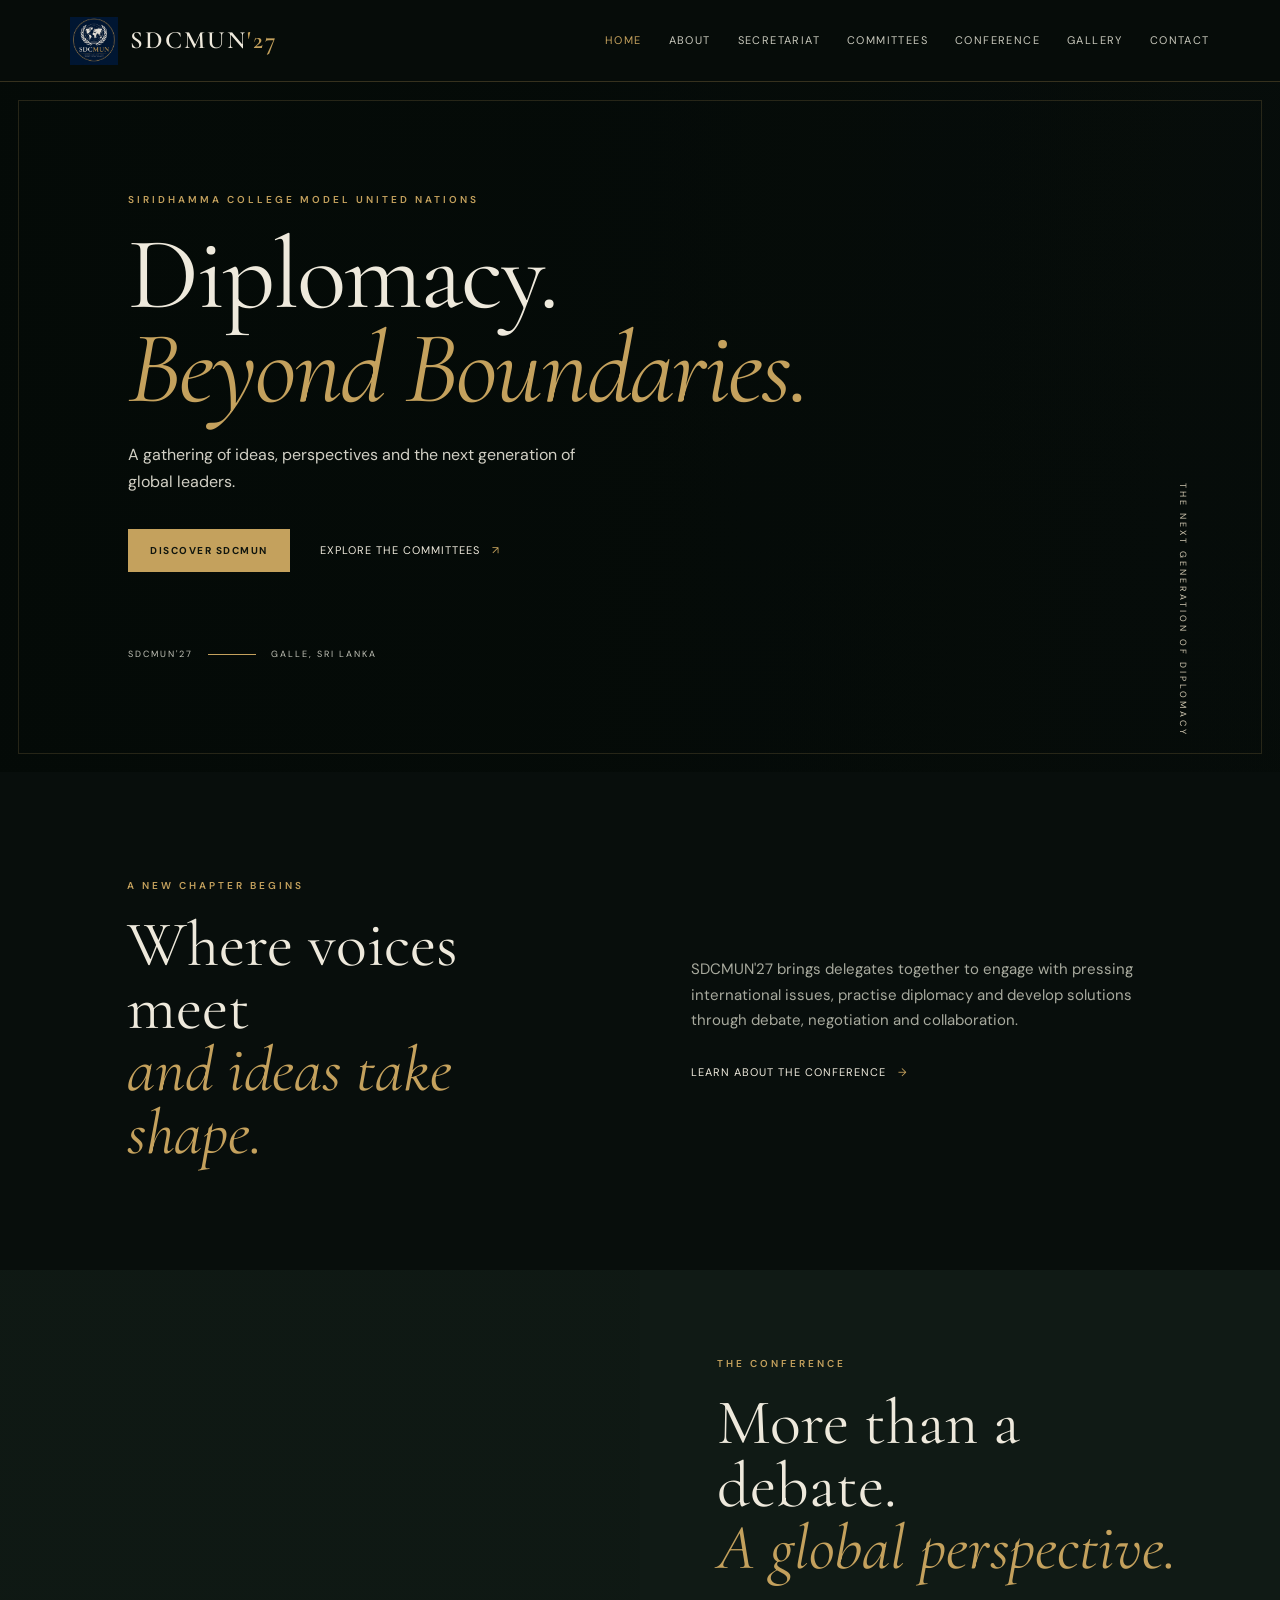
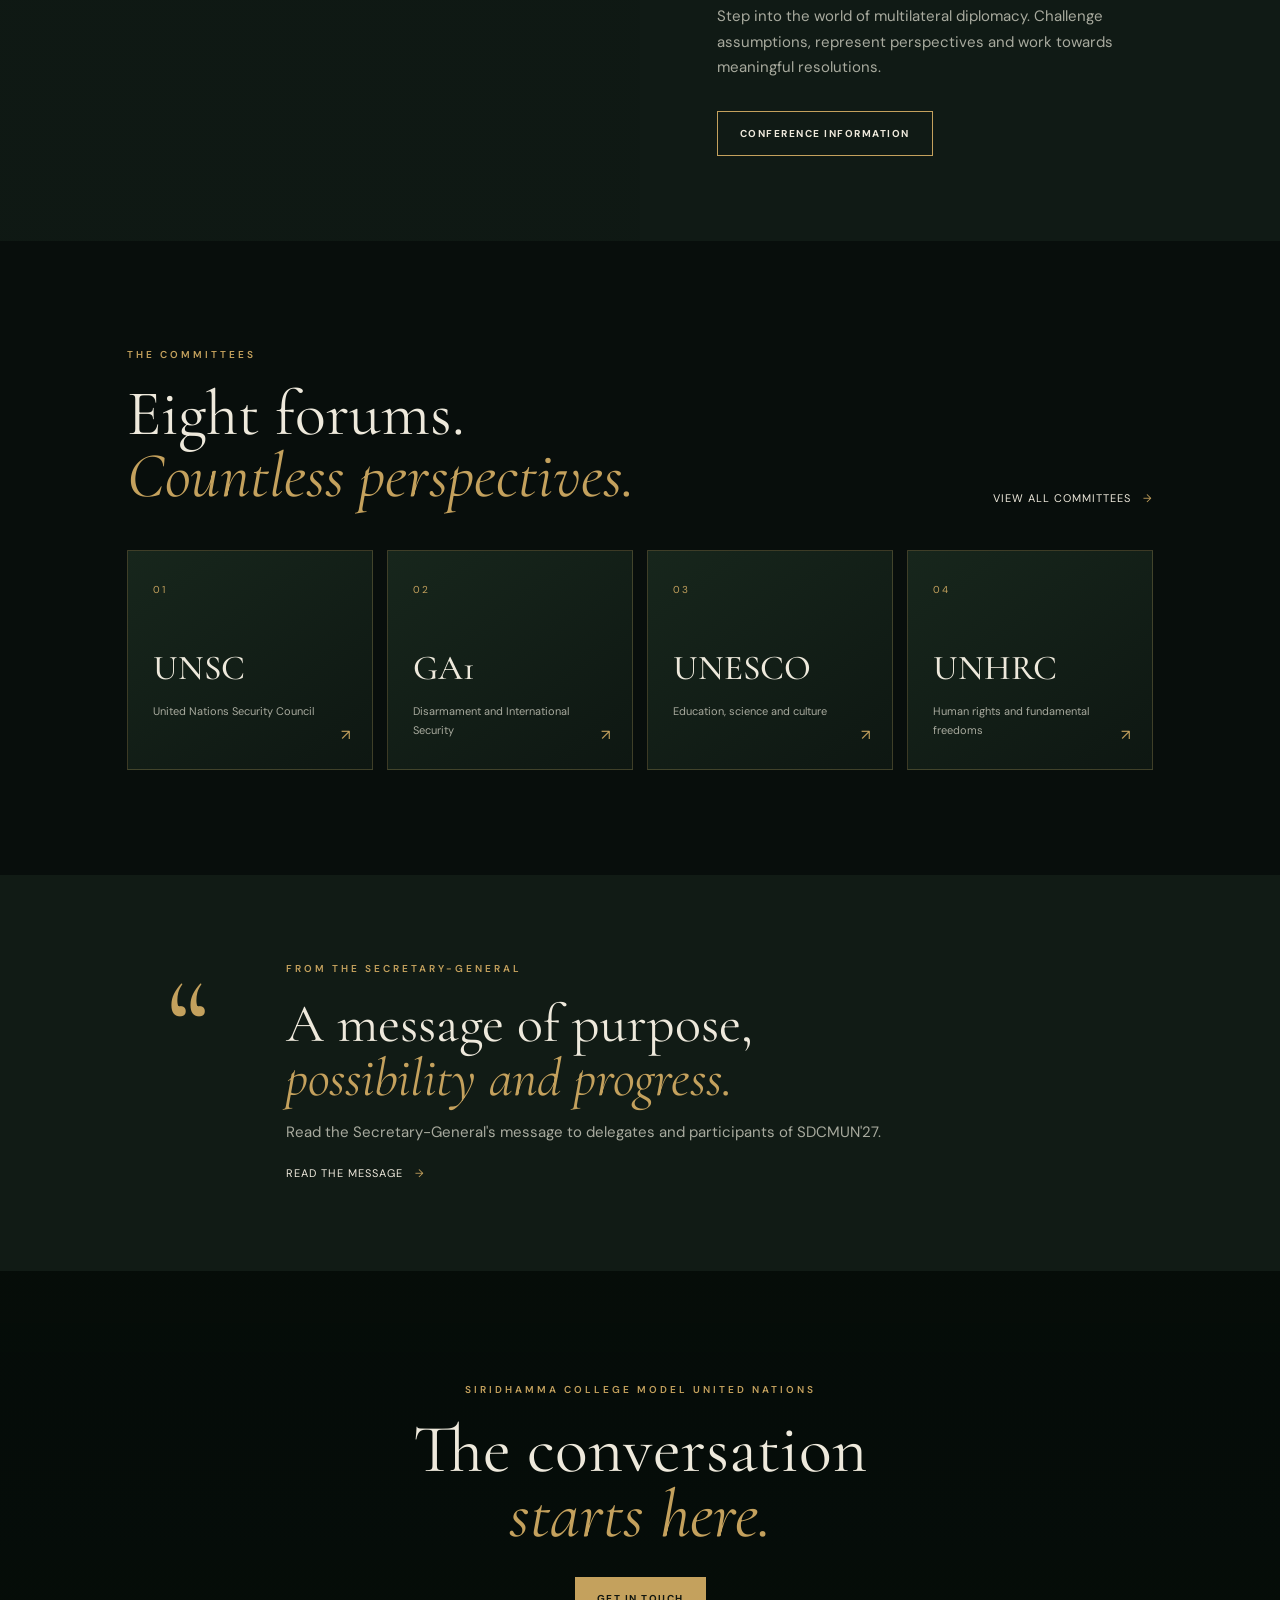
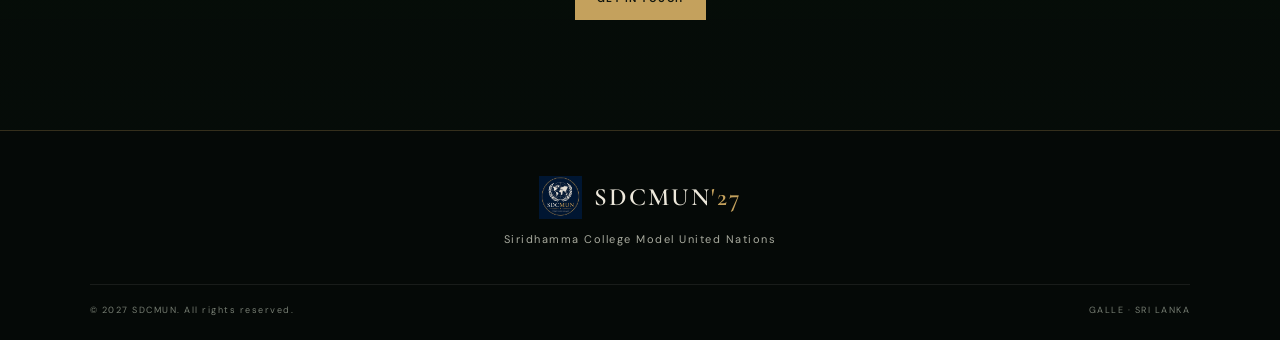
==== index.html @ f1001e1b "Add files via upload" ====
<!doctype html>
<html lang="en">
<head>
  <meta charset="utf-8"><meta name="viewport" content="width=device-width, initial-scale=1">
  <meta name="description" content="The official website of Siridhamma College Model United Nations 2027.">
  <title>SDCMUN'27 | Siridhamma College Model United Nations</title>
  <link rel="preconnect" href="https://fonts.googleapis.com"><link rel="preconnect" href="https://fonts.gstatic.com" crossorigin>
  <link href="https://fonts.googleapis.com/css2?family=Cormorant+Garamond:wght@400;500;600;700&family=DM+Sans:wght@400;500;600;700&display=swap" rel="stylesheet">
  <link rel="stylesheet" href="assets/style.css">
</head>
<body>
<header class="site-header"><a class="brand" href="index.html"><img src="assets/sdcmun-logo.png" alt="SDCMUN logo"><span>SDCMUN<span class="gold">'27</span></span></a>
<button class="menu-toggle" aria-label="Open navigation" aria-expanded="false">☰</button>
<nav class="nav"><a class="active" href="index.html">Home</a><a href="about.html">About</a><a href="secretariat.html">Secretariat</a><a href="committees.html">Committees</a><a href="conference.html">Conference</a><a href="gallery.html">Gallery</a><a href="contact.html">Contact</a></nav></header>
<main>
<section class="hero"><div class="hero-shade"></div><div class="hero-content"><p class="eyebrow">SIRIDHAMMA COLLEGE MODEL UNITED NATIONS</p><h1>Diplomacy.<br><em>Beyond Boundaries.</em></h1><p class="hero-copy">A gathering of ideas, perspectives and the next generation of global leaders.</p><div class="hero-actions"><a class="button button-gold" href="about.html">Discover SDCMUN</a><a class="text-link" href="committees.html">Explore the committees <span>↗</span></a></div><div class="hero-meta"><span>SDCMUN'27</span><span class="meta-line"></span><span>GALLE, SRI LANKA</span></div></div><div class="hero-caption">THE NEXT GENERATION OF DIPLOMACY</div></section>
<section class="intro section-wrap"><div><p class="eyebrow">A NEW CHAPTER BEGINS</p><h2>Where voices meet<br><em>and ideas take shape.</em></h2></div><div class="intro-text"><p>SDCMUN'27 brings delegates together to engage with pressing international issues, practise diplomacy and develop solutions through debate, negotiation and collaboration.</p><a class="arrow-link" href="about.html">Learn about the conference <span>→</span></a></div></section>
<section class="feature-band"><div class="feature-image"></div><div class="feature-copy"><p class="eyebrow">THE CONFERENCE</p><h2>More than a debate.<br><em>A global perspective.</em></h2><p>Step into the world of multilateral diplomacy. Challenge assumptions, represent perspectives and work towards meaningful resolutions.</p><a class="button button-outline" href="conference.html">Conference information</a></div></section>
<section class="section-wrap committees-preview"><div class="section-heading"><div><p class="eyebrow">THE COMMITTEES</p><h2>Eight forums.<br><em>Countless perspectives.</em></h2></div><a class="arrow-link" href="committees.html">View all committees <span>→</span></a></div><div class="card-grid">
<a class="committee-card" href="committee.html?c=unsc"><span class="card-index">01</span><h3>UNSC</h3><p>United Nations Security Council</p><span class="card-arrow">↗</span></a>
<a class="committee-card" href="committee.html?c=ga1"><span class="card-index">02</span><h3>GA1</h3><p>Disarmament and International Security</p><span class="card-arrow">↗</span></a>
<a class="committee-card" href="committee.html?c=unesco"><span class="card-index">03</span><h3>UNESCO</h3><p>Education, science and culture</p><span class="card-arrow">↗</span></a>
<a class="committee-card" href="committee.html?c=unhrc"><span class="card-index">04</span><h3>UNHRC</h3><p>Human rights and fundamental freedoms</p><span class="card-arrow">↗</span></a>
</div></section>
<section class="message-strip"><div class="message-mark">“</div><div><p class="eyebrow">FROM THE SECRETARY-GENERAL</p><h2>A message of purpose,<br><em>possibility and progress.</em></h2><p class="muted">Read the Secretary-General's message to delegates and participants of SDCMUN'27.</p><a class="arrow-link" href="secretariat.html">Read the message <span>→</span></a></div></section>
<section class="closing-cta"><p class="eyebrow">SIRIDHAMMA COLLEGE MODEL UNITED NATIONS</p><h2>The conversation<br><em>starts here.</em></h2><a class="button button-gold" href="contact.html">Get in touch</a></section>
</main>
<footer class="footer"><div class="footer-brand"><img src="assets/sdcmun-logo.png" alt=""><span>SDCMUN<span class="gold">'27</span></span></div><p>Siridhamma College Model United Nations</p><div class="footer-bottom"><span>© 2027 SDCMUN. All rights reserved.</span><span>GALLE · SRI LANKA</span></div></footer>
<script src="assets/site.js"></script></body></html>
---- assets/style.css ----
:root{--bg:#080e0c;--panel:#101a15;--panel2:#14221a;--gold:#c4a15d;--ivory:#eee9dc;--muted:#a8aa9e;--line:rgba(196,161,93,.25);--serif:'Cormorant Garamond',Georgia,serif;--sans:'DM Sans',Arial,sans-serif}*{box-sizing:border-box}html{scroll-behavior:smooth}body{margin:0;background:var(--bg);color:var(--ivory);font-family:var(--sans);font-size:15px;line-height:1.7}a{color:inherit;text-decoration:none}.site-header{height:82px;padding:0 5.5%;display:flex;align-items:center;justify-content:space-between;background:rgba(7,13,10,.96);border-bottom:1px solid var(--line);position:sticky;top:0;z-index:20;backdrop-filter:blur(14px)}.brand,.footer-brand{display:flex;align-items:center;gap:12px;font-family:var(--serif);font-size:25px;letter-spacing:2px;font-weight:600}.brand img{width:48px;height:48px;object-fit:contain}.gold{color:var(--gold)}.nav{display:flex;gap:27px;align-items:center}.nav a{font-size:11px;text-transform:uppercase;letter-spacing:1.4px;color:#c8c8bc;transition:.2s}.nav a:hover,.nav a.active{color:var(--gold)}.menu-toggle{display:none;background:none;color:var(--ivory);border:1px solid var(--line);padding:8px 12px;font-size:20px}.hero{min-height:690px;position:relative;display:flex;align-items:center;padding:90px 10%;overflow:hidden;background:linear-gradient(90deg,rgba(4,10,7,.96) 0%,rgba(4,10,7,.82) 43%,rgba(4,10,7,.25) 100%),linear-gradient(0deg,rgba(5,11,8,.45),rgba(5,11,8,.12)),url('https://images.unsplash.com/photo-1511497584788-876760111969?auto=format&fit=crop&w=2200&q=85') center/cover}.hero:after{content:'';position:absolute;inset:18px;border:1px solid rgba(196,161,93,.18);pointer-events:none}.hero-content{position:relative;z-index:2;max-width:690px}.eyebrow{font-size:10px;letter-spacing:3px;text-transform:uppercase;color:var(--gold);font-weight:600;margin:0 0 20px}.hero h1,.page-hero h1{font-family:var(--serif);font-size:clamp(62px,8vw,112px);font-weight:400;line-height:.91;letter-spacing:-2px;margin:0 0 26px}.hero h1 em,.page-hero h1 em,h2 em{font-weight:400;color:var(--gold)}.hero-copy{max-width:470px;color:#d2d0c5;font-size:16px}.hero-actions{display:flex;align-items:center;gap:30px;margin-top:34px}.button{display:inline-flex;align-items:center;justify-content:center;padding:13px 22px;font-size:10px;text-transform:uppercase;letter-spacing:1.5px;font-weight:700;transition:.25s}.button-gold{background:var(--gold);color:#11160f}.button-gold:hover{background:#dfbd78;transform:translateY(-2px)}.button-outline{border:1px solid var(--gold);color:var(--ivory)}.button-outline:hover{background:var(--gold);color:#111}.button-disabled{background:#303830;color:#a2a59b;cursor:default}.text-link,.arrow-link{font-size:11px;letter-spacing:1px;text-transform:uppercase;color:var(--ivory)}.text-link span,.arrow-link span{color:var(--gold);margin-left:8px}.hero-meta{display:flex;align-items:center;gap:15px;margin-top:75px;font-size:9px;letter-spacing:2px;color:#c2c3b8}.meta-line{width:48px;height:1px;background:var(--gold)}.hero-caption{position:absolute;right:7%;bottom:35px;z-index:2;font-size:9px;letter-spacing:3px;color:#d0c7b1;writing-mode:vertical-rl}.section-wrap{max-width:1180px;margin:auto;padding:105px 6%}.intro{display:grid;grid-template-columns:1fr 1fr;gap:10%;align-items:center}.intro h2,.section-heading h2,.feature-copy h2,.message-strip h2,.closing-cta h2,.split-section h2,.note-box h2,.sg-message h2,.contact-layout h2{font-family:var(--serif);font-size:clamp(42px,5vw,66px);line-height:.98;font-weight:400;margin:0}.intro-text{color:var(--muted);max-width:480px}.intro-text p{margin:0 0 25px}.feature-band{display:grid;grid-template-columns:1fr 1fr;min-height:490px;background:var(--panel)}.feature-image{background:linear-gradient(0deg,rgba(5,12,8,.1),rgba(5,12,8,.1)),url('https://images.unsplash.com/photo-1448375240586-882707db888b?auto=format&fit=crop&w=1200&q=85') center/cover}.feature-copy{padding:85px 12%;align-self:center}.feature-copy p:not(.eyebrow){color:var(--muted);max-width:440px;margin:24px 0 30px}.section-heading{display:flex;justify-content:space-between;align-items:end;margin-bottom:42px}.card-grid{display:grid;grid-template-columns:repeat(4,1fr);gap:14px}.committee-card{position:relative;min-height:220px;padding:25px;background:linear-gradient(145deg,#17261c,#0e1712);border:1px solid var(--line);transition:.25s}.committee-card:hover{transform:translateY(-5px);border-color:var(--gold)}.card-index,.committee-row>span{font-size:10px;color:var(--gold);letter-spacing:2px}.committee-card h3{font-family:var(--serif);font-size:35px;font-weight:500;margin:38px 0 3px}.committee-card p{font-size:11px;color:var(--muted);margin:0;max-width:190px}.card-arrow{position:absolute;right:22px;bottom:20px;color:var(--gold)}.message-strip{padding:85px 13%;background:#111b15;display:grid;grid-template-columns:100px 1fr;gap:20px}.message-mark{font-family:var(--serif);font-size:130px;color:var(--gold);line-height:1}.message-strip h2{font-family:var(--serif);font-size:54px;font-weight:400;line-height:1}.muted{color:var(--muted)}.closing-cta{text-align:center;padding:110px 20px;background:linear-gradient(rgba(5,12,8,.8),rgba(5,12,8,.92)),url('https://images.unsplash.com/photo-1448375240586-882707db888b?auto=format&fit=crop&w=1800&q=85') center/cover}.closing-cta h2{font-family:var(--serif);font-size:68px;line-height:.95;font-weight:400;margin:0 0 30px}.footer{padding:45px 7% 22px;background:#050907;border-top:1px solid var(--line);text-align:center}.footer-brand{justify-content:center}.footer-brand img{width:43px;height:43px;object-fit:contain}.footer>p{font-size:11px;letter-spacing:1.5px;color:var(--muted)}.footer-bottom{display:flex;justify-content:space-between;border-top:1px solid rgba(255,255,255,.08);padding-top:18px;margin-top:35px;color:#777e73;font-size:9px;letter-spacing:1.5px}.page-hero{padding:115px 9% 90px;background:linear-gradient(90deg,rgba(5,12,8,.96),rgba(5,12,8,.78)),url('https://images.unsplash.com/photo-1511497584788-876760111969?auto=format&fit=crop&w=1800&q=80') center/cover;border-bottom:1px solid var(--line)}.page-hero h1{font-size:clamp(56px,7vw,88px);margin-bottom:20px}.page-hero>p:last-child{max-width:600px;color:#c0c2b7}.page-hero.compact{padding-top:90px;padding-bottom:70px}.split-section,.sg-message,.contact-layout{display:grid;grid-template-columns:1fr 1.15fr;gap:12%;align-items:start}.split-section h2,.sg-message h2,.contact-layout h2{font-size:58px}.long-copy{color:#b9bdb1}.long-copy p{margin:0 0 20px}.values-section{background:#101a14;border-top:1px solid var(--line);border-bottom:1px solid var(--line)}.value-grid{display:grid;grid-template-columns:repeat(3,1fr);gap:45px;margin-top:45px}.value-grid article{border-top:1px solid var(--gold);padding-top:20px}.value-grid span{color:var(--gold);font-size:11px;letter-spacing:2px}.value-grid h3,.topic-panel h3,.study-guide h3{font-family:var(--serif);font-size:32px;font-weight:500;margin:12px 0}.value-grid p{color:var(--muted);font-size:13px}.note-box{max-width:900px}.note-box p:last-child{max-width:680px;color:var(--muted)}.committee-list{border-top:1px solid var(--line)}.committee-row{display:grid;grid-template-columns:65px 1fr 30px;align-items:center;padding:27px 12px;border-bottom:1px solid var(--line);transition:.2s}.committee-row:hover{background:#101a14;padding-left:22px}.committee-row h2{font-family:var(--serif);font-size:29px;font-weight:500;margin:0}.committee-row p{font-size:10px;color:var(--muted);letter-spacing:1.5px;text-transform:uppercase;margin:0}.committee-row b{color:var(--gold);font-weight:400}.profile-layout{display:grid;grid-template-columns:1.1fr .9fr;gap:10%}.profile-layout h2{font-family:var(--serif);font-size:55px;font-weight:400;line-height:1;margin:0 0 25px}.topic-panel{margin-top:55px;padding:28px;background:var(--panel);border-left:2px solid var(--gold)}.topic-panel p:last-child,.study-guide p{color:var(--muted);font-size:13px}.dais-panel{background:#101a14;padding:30px;border:1px solid var(--line)}.person-placeholder{padding:25px 0;border-bottom:1px solid var(--line);display:flex;flex-direction:column}.person-placeholder span,.contact-details span{font-size:9px;letter-spacing:2px;color:var(--gold)}.person-placeholder strong{font-family:var(--serif);font-size:27px;font-weight:500}.person-placeholder small{color:var(--muted)}.study-guide{padding-top:28px}.sg-message{align-items:start}.signature{font-family:var(--serif);font-size:26px;color:var(--ivory);margin-top:35px!important}.signature span{display:block;font-family:var(--sans);font-size:10px;color:var(--gold);letter-spacing:1.5px;text-transform:uppercase}.team-grid{display:grid;grid-template-columns:repeat(3,1fr);gap:18px;margin-top:40px}.team-card{background:#0b120e;border:1px solid var(--line);padding:15px}.portrait-placeholder{height:180px;background:linear-gradient(135deg,#26392b,#101a14);display:grid;place-items:center;color:var(--gold);font-family:var(--serif);font-size:50px}.team-card h3{font-family:var(--serif);font-size:24px;font-weight:500;margin:15px 0 0}.team-card p{font-size:11px;color:var(--muted)}.info-grid{display:grid;grid-template-columns:repeat(3,1fr);gap:15px}.info-card{padding:28px;min-height:220px;background:#101a14;border:1px solid var(--line)}.info-card span{color:var(--gold);font-size:9px;letter-spacing:2px}.info-card h2{font-family:var(--serif);font-size:32px;font-weight:500;margin:30px 0 8px}.info-card p{color:var(--muted);font-size:13px}.gallery-grid{display:grid;grid-template-columns:1.2fr 1fr 1fr;grid-auto-rows:190px;gap:14px}.gallery-placeholder{background:linear-gradient(135deg,#1b3022,#0b130e);border:1px solid var(--line);padding:20px;display:flex;flex-direction:column;justify-content:space-between;color:var(--gold)}.gallery-placeholder span{font-size:10px;letter-spacing:2px}.gallery-placeholder p{color:var(--ivory);font-family:var(--serif);font-size:24px;margin:0}.gallery-placeholder.tall{grid-row:span 2}.gallery-placeholder.wide{grid-column:span 2}.contact-details{border-top:1px solid var(--line)}.contact-details div{padding:25px 0;border-bottom:1px solid var(--line);display:flex;justify-content:space-between;gap:20px}.contact-details strong{text-align:right;font-weight:500}
@media(max-width:900px){.nav{gap:14px}.nav a{font-size:9px}.card-grid{grid-template-columns:repeat(2,1fr)}.section-wrap{padding:75px 6%}.hero{min-height:620px;padding:80px 8%}.profile-layout{gap:5%}}@media(max-width:680px){.site-header{height:70px;padding:0 5%}.brand{font-size:21px}.brand img{width:40px;height:40px}.menu-toggle{display:block}.nav{display:none;position:absolute;top:70px;left:0;right:0;background:#080e0c;padding:20px 7%;border-bottom:1px solid var(--line);flex-direction:column;align-items:flex-start;gap:18px}.nav.open{display:flex}.nav a{font-size:11px}.hero{min-height:610px;padding:70px 8%}.hero h1{font-size:65px}.hero-actions{align-items:flex-start;flex-direction:column;gap:18px}.hero-meta{margin-top:55px}.hero-caption{display:none}.intro,.feature-band,.split-section,.sg-message,.contact-layout,.profile-layout{grid-template-columns:1fr;gap:35px}.feature-image{min-height:270px}.feature-copy{padding:55px 8%}.section-heading{align-items:flex-start;flex-direction:column;gap:20px}.card-grid{grid-template-columns:1fr 1fr}.committee-card{min-height:190px;padding:18px}.committee-card h3{font-size:29px;margin-top:30px}.message-strip{padding:60px 8%;grid-template-columns:45px 1fr;gap:10px}.message-mark{font-size:75px}.message-strip h2{font-size:39px}.closing-cta h2{font-size:55px}.page-hero{padding:85px 8% 65px}.page-hero h1{font-size:58px}.value-grid,.team-grid,.info-grid{grid-template-columns:1fr}.committee-row{grid-template-columns:38px 1fr 20px;padding:22px 5px}.committee-row h2{font-size:23px}.gallery-grid{grid-template-columns:1fr 1fr;grid-auto-rows:150px}.gallery-placeholder.tall{grid-row:span 1}.gallery-placeholder.wide{grid-column:span 2}.contact-details div{flex-direction:column}.contact-details strong{text-align:left}.footer-bottom{flex-direction:column;gap:8px}}
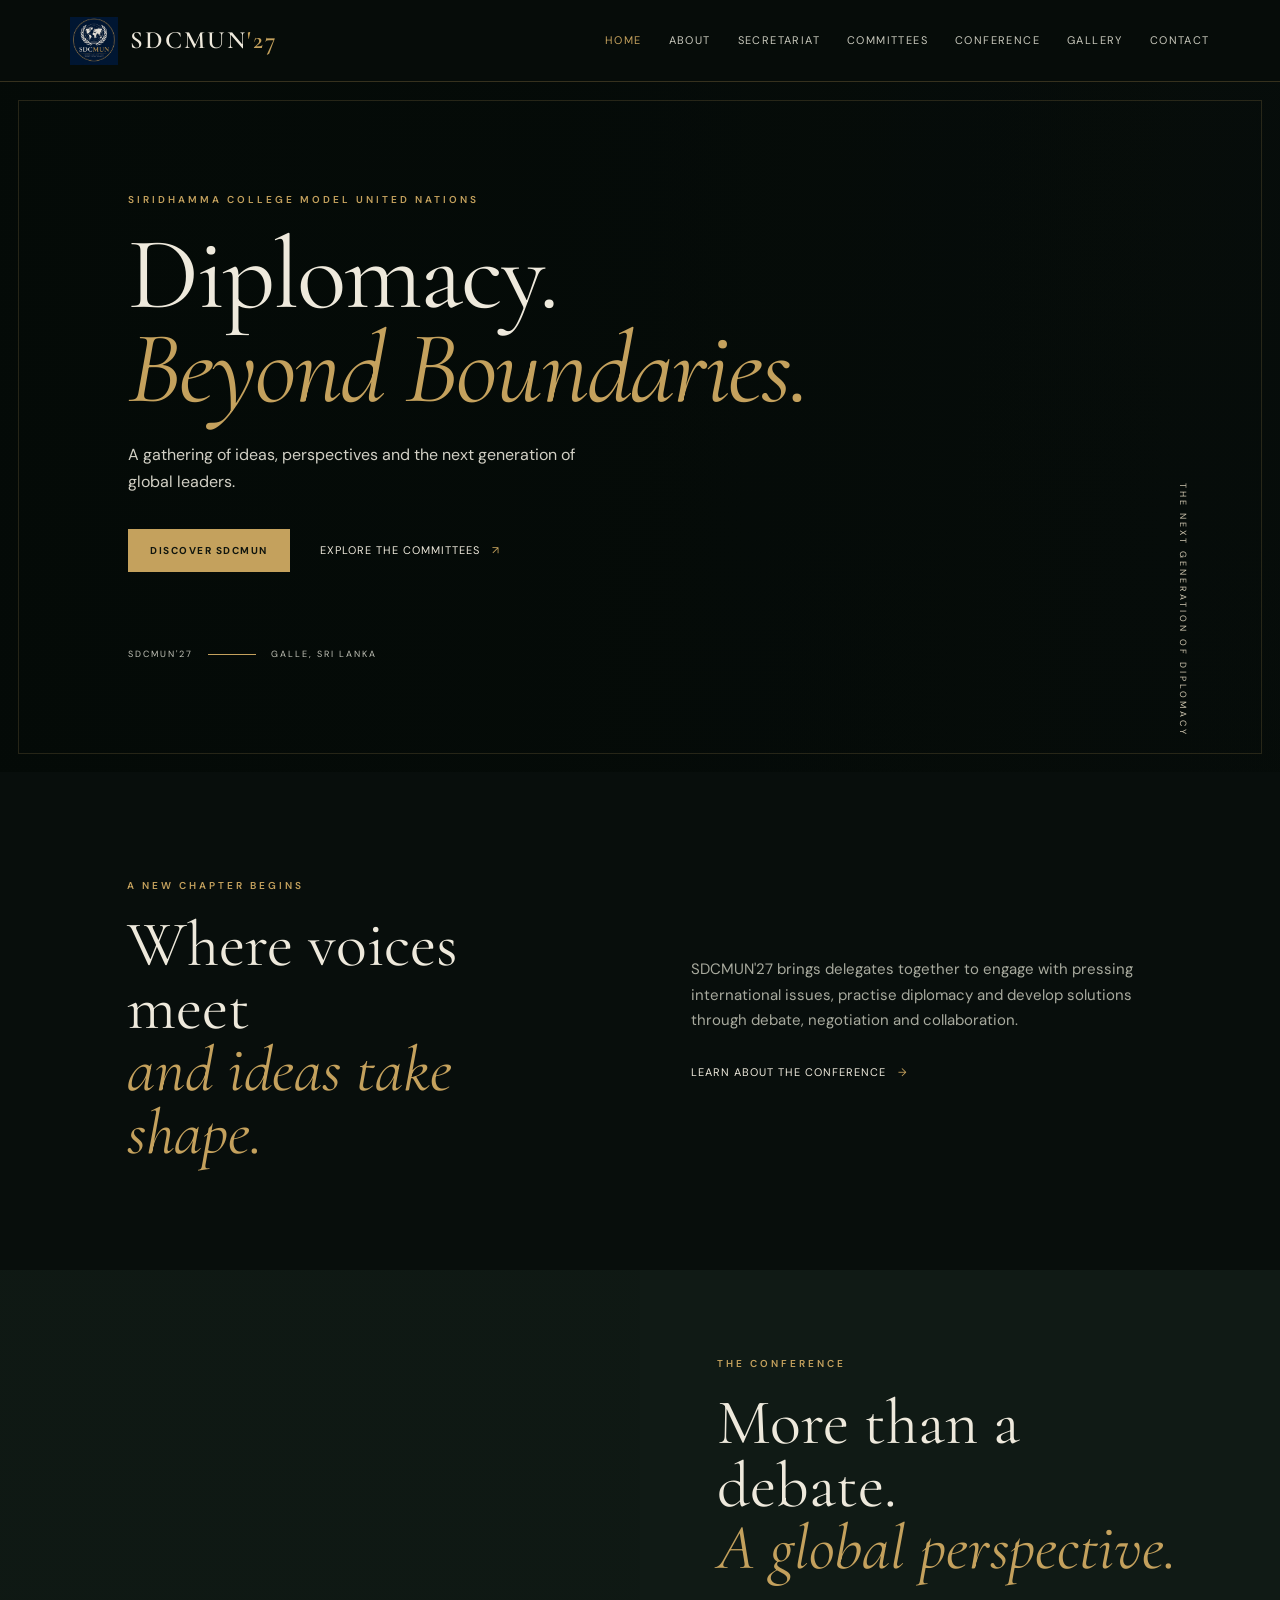
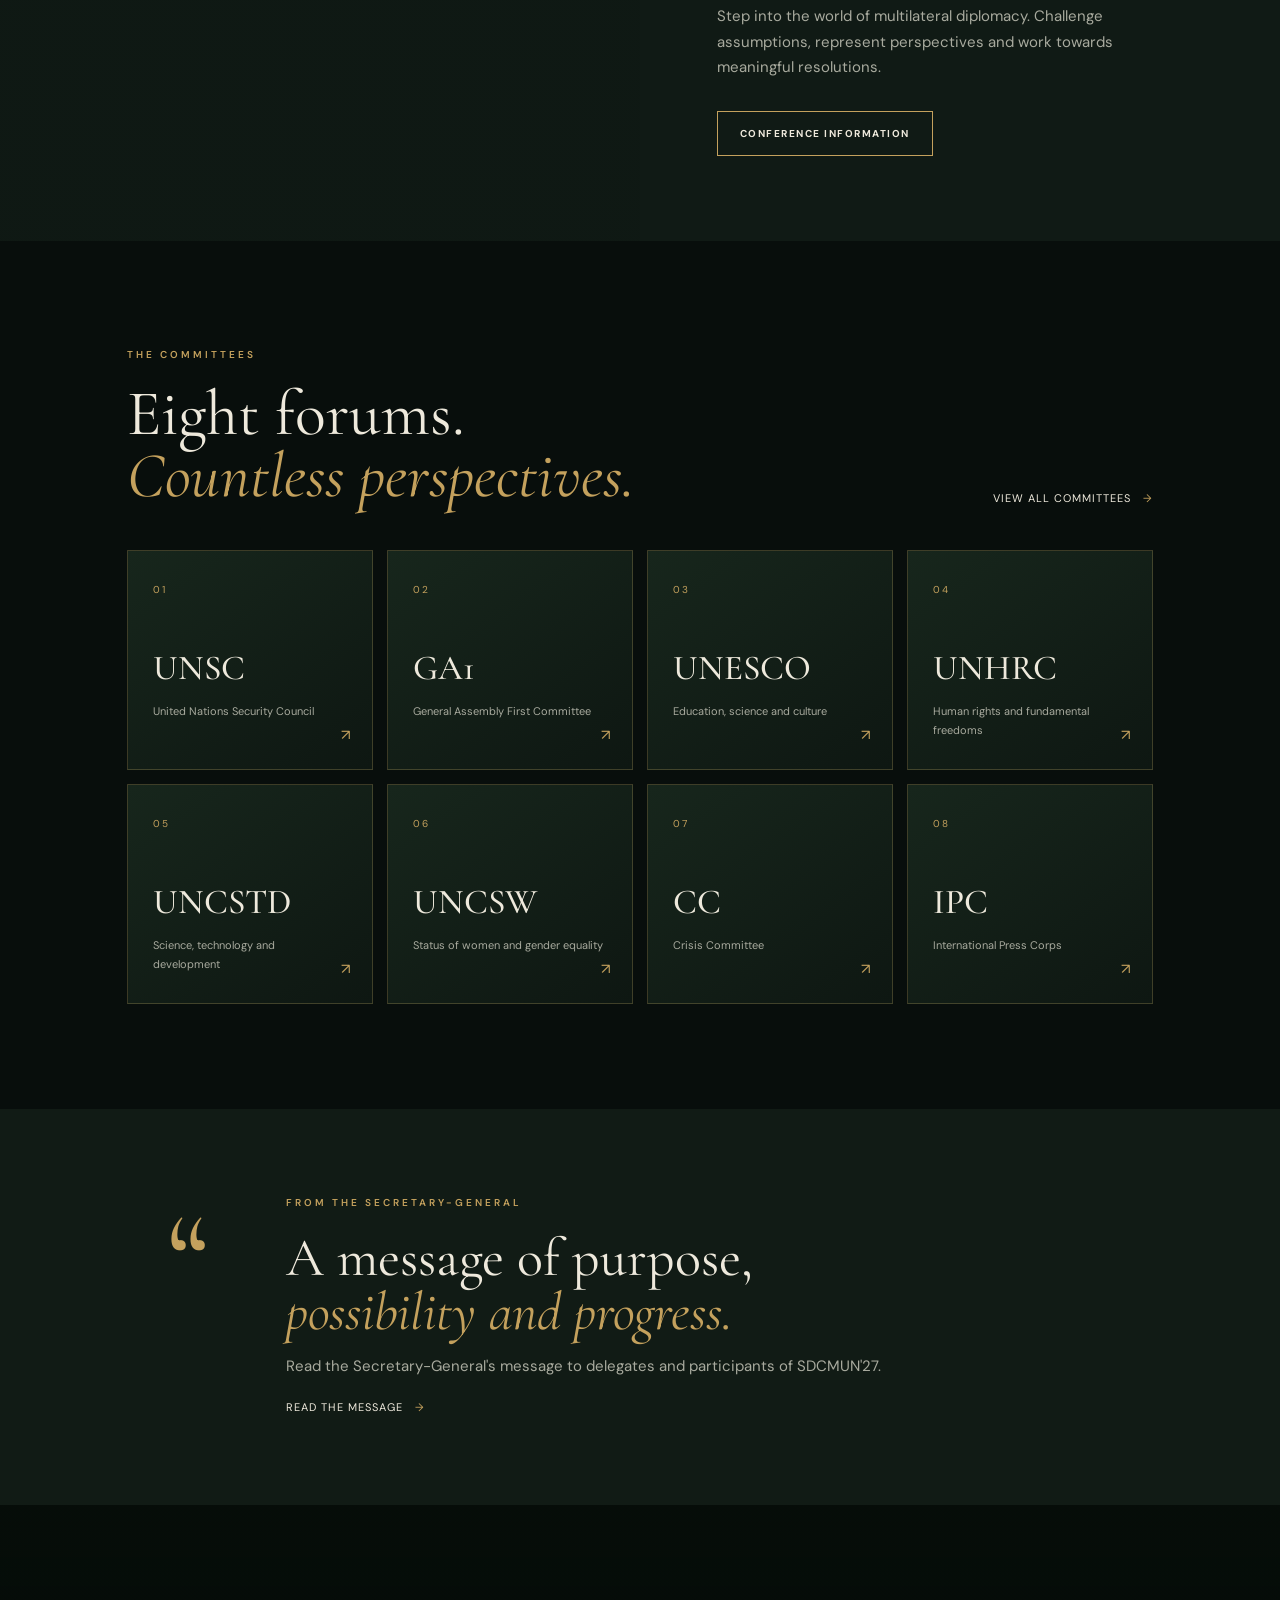
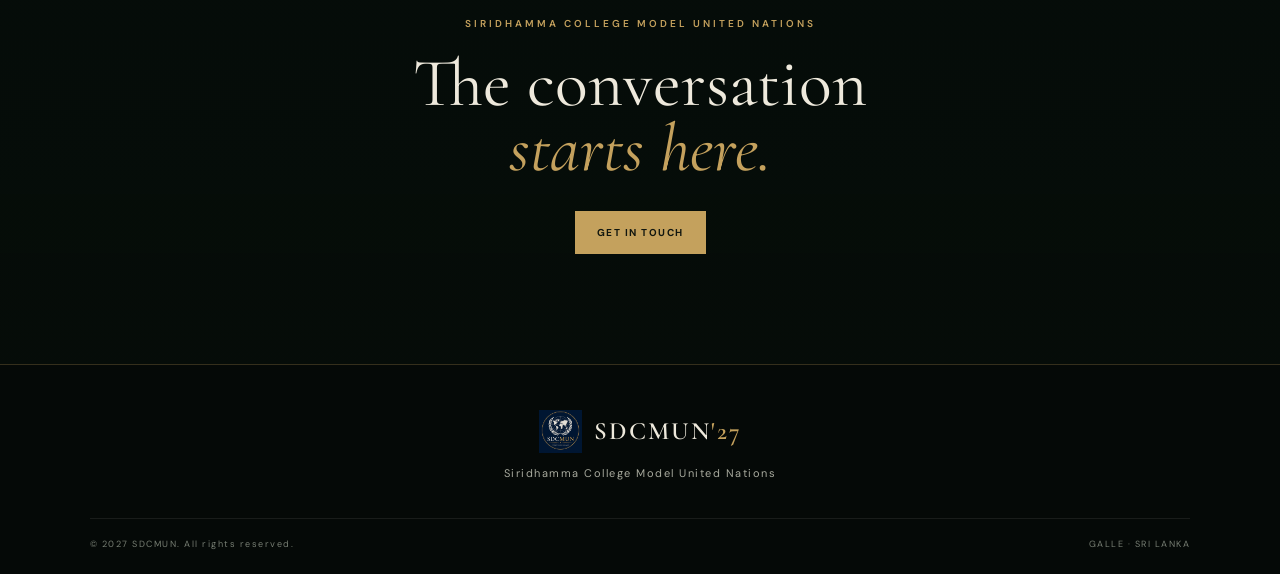
==== commit 1a52b1ae: "Add files via upload" ====
--- a/index.html
+++ b/index.html
@@ -18,9 +18,13 @@
 <section class="feature-band"><div class="feature-image"></div><div class="feature-copy"><p class="eyebrow">THE CONFERENCE</p><h2>More than a debate.<br><em>A global perspective.</em></h2><p>Step into the world of multilateral diplomacy. Challenge assumptions, represent perspectives and work towards meaningful resolutions.</p><a class="button button-outline" href="conference.html">Conference information</a></div></section>
 <section class="section-wrap committees-preview"><div class="section-heading"><div><p class="eyebrow">THE COMMITTEES</p><h2>Eight forums.<br><em>Countless perspectives.</em></h2></div><a class="arrow-link" href="committees.html">View all committees <span>→</span></a></div><div class="card-grid">
 <a class="committee-card" href="committee.html?c=unsc"><span class="card-index">01</span><h3>UNSC</h3><p>United Nations Security Council</p><span class="card-arrow">↗</span></a>
-<a class="committee-card" href="committee.html?c=ga1"><span class="card-index">02</span><h3>GA1</h3><p>Disarmament and International Security</p><span class="card-arrow">↗</span></a>
+<a class="committee-card" href="committee.html?c=ga1"><span class="card-index">02</span><h3>GA1</h3><p>General Assembly First Committee</p><span class="card-arrow">↗</span></a>
 <a class="committee-card" href="committee.html?c=unesco"><span class="card-index">03</span><h3>UNESCO</h3><p>Education, science and culture</p><span class="card-arrow">↗</span></a>
 <a class="committee-card" href="committee.html?c=unhrc"><span class="card-index">04</span><h3>UNHRC</h3><p>Human rights and fundamental freedoms</p><span class="card-arrow">↗</span></a>
+<a class="committee-card" href="committee.html?c=uncstd"><span class="card-index">05</span><h3>UNCSTD</h3><p>Science, technology and development</p><span class="card-arrow">↗</span></a>
+<a class="committee-card" href="committee.html?c=uncsw"><span class="card-index">06</span><h3>UNCSW</h3><p>Status of women and gender equality</p><span class="card-arrow">↗</span></a>
+<a class="committee-card" href="committee.html?c=cc"><span class="card-index">07</span><h3>CC</h3><p>Crisis Committee</p><span class="card-arrow">↗</span></a>
+<a class="committee-card" href="committee.html?c=ipc"><span class="card-index">08</span><h3>IPC</h3><p>International Press Corps</p><span class="card-arrow">↗</span></a>
 </div></section>
 <section class="message-strip"><div class="message-mark">“</div><div><p class="eyebrow">FROM THE SECRETARY-GENERAL</p><h2>A message of purpose,<br><em>possibility and progress.</em></h2><p class="muted">Read the Secretary-General's message to delegates and participants of SDCMUN'27.</p><a class="arrow-link" href="secretariat.html">Read the message <span>→</span></a></div></section>
 <section class="closing-cta"><p class="eyebrow">SIRIDHAMMA COLLEGE MODEL UNITED NATIONS</p><h2>The conversation<br><em>starts here.</em></h2><a class="button button-gold" href="contact.html">Get in touch</a></section>
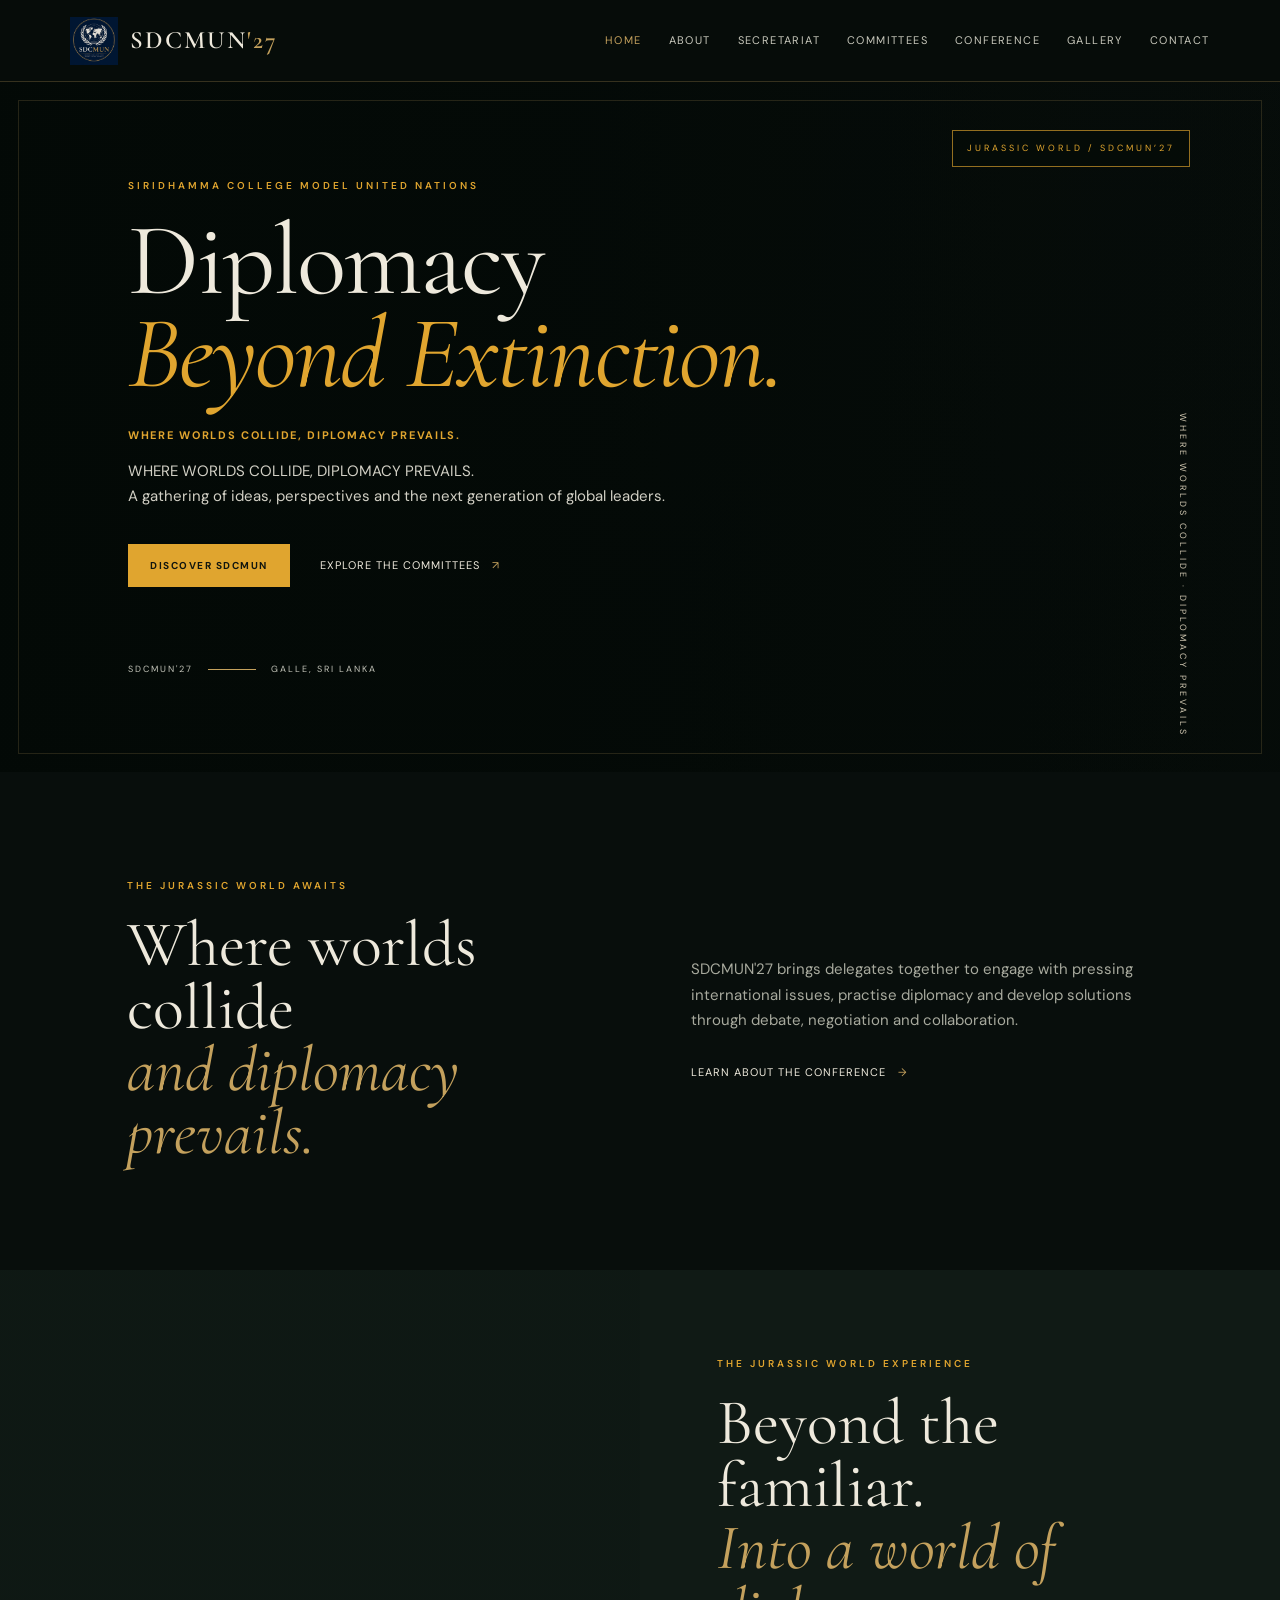
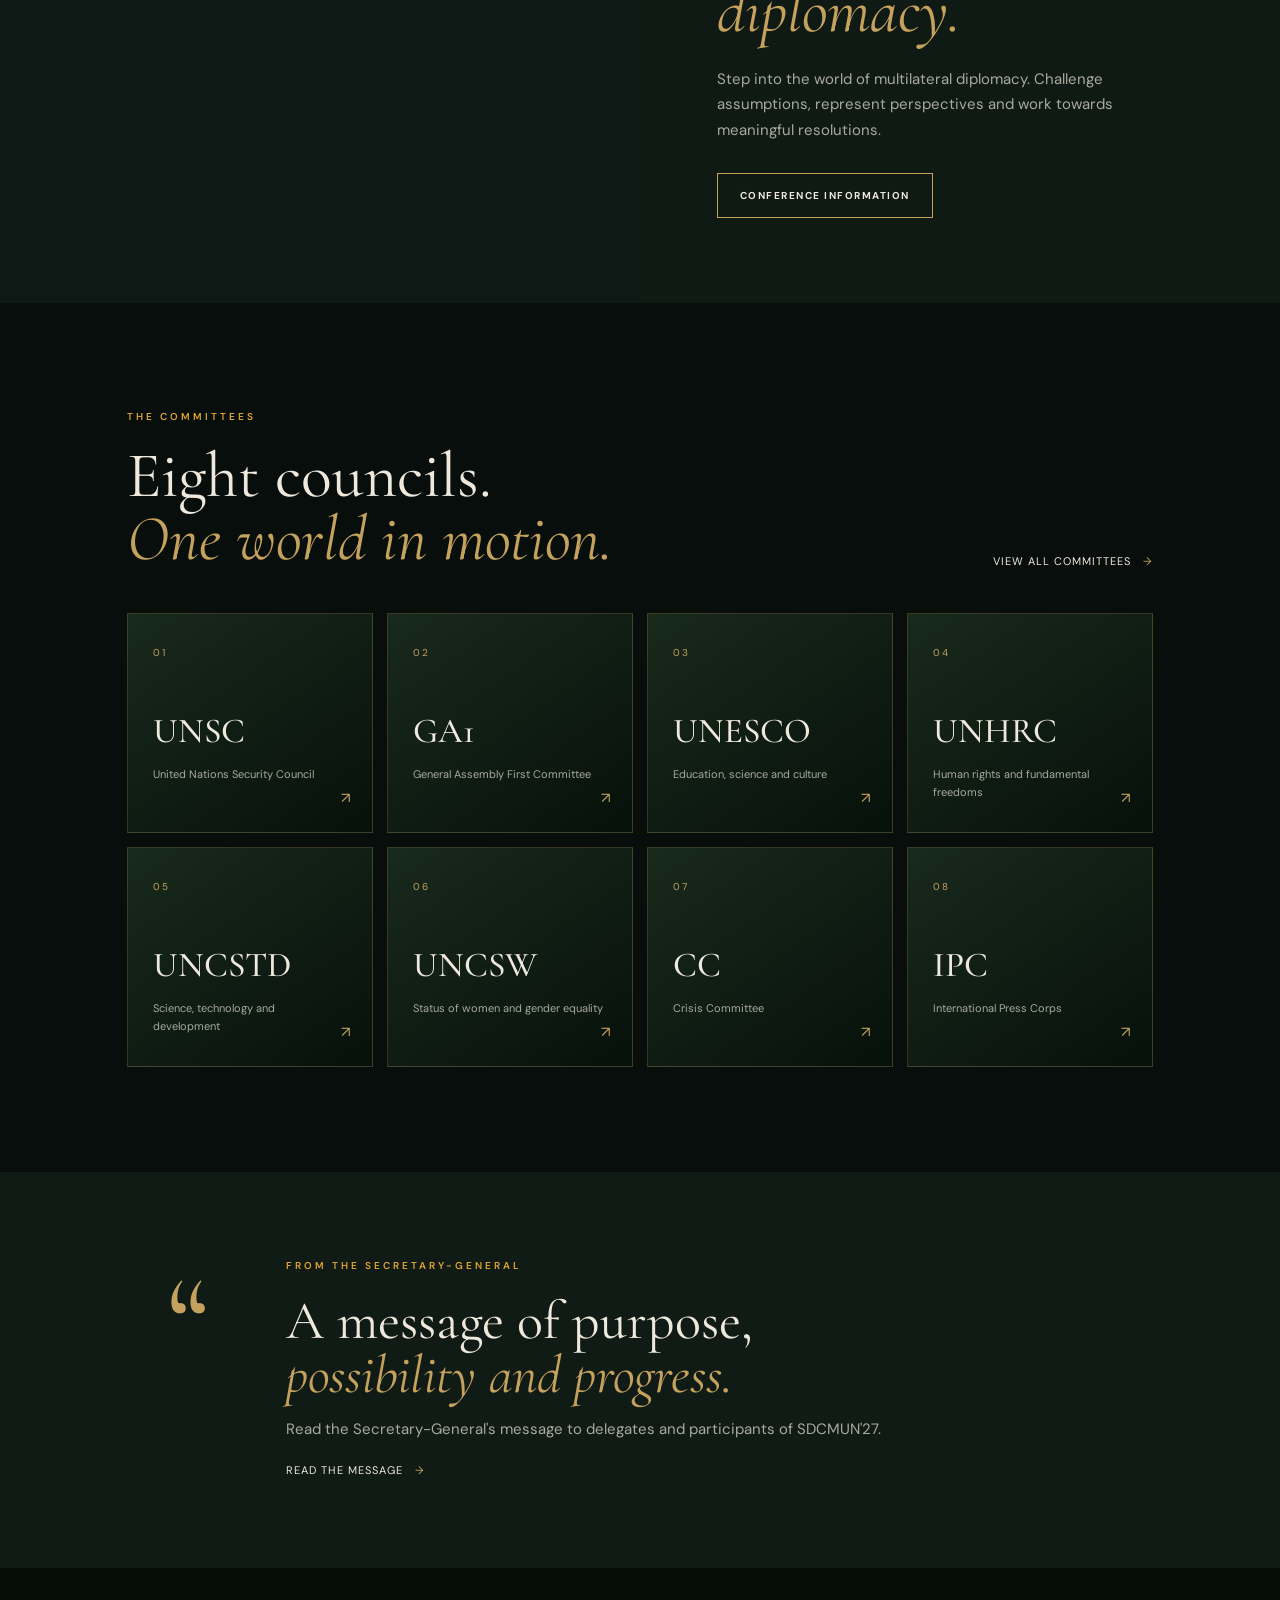
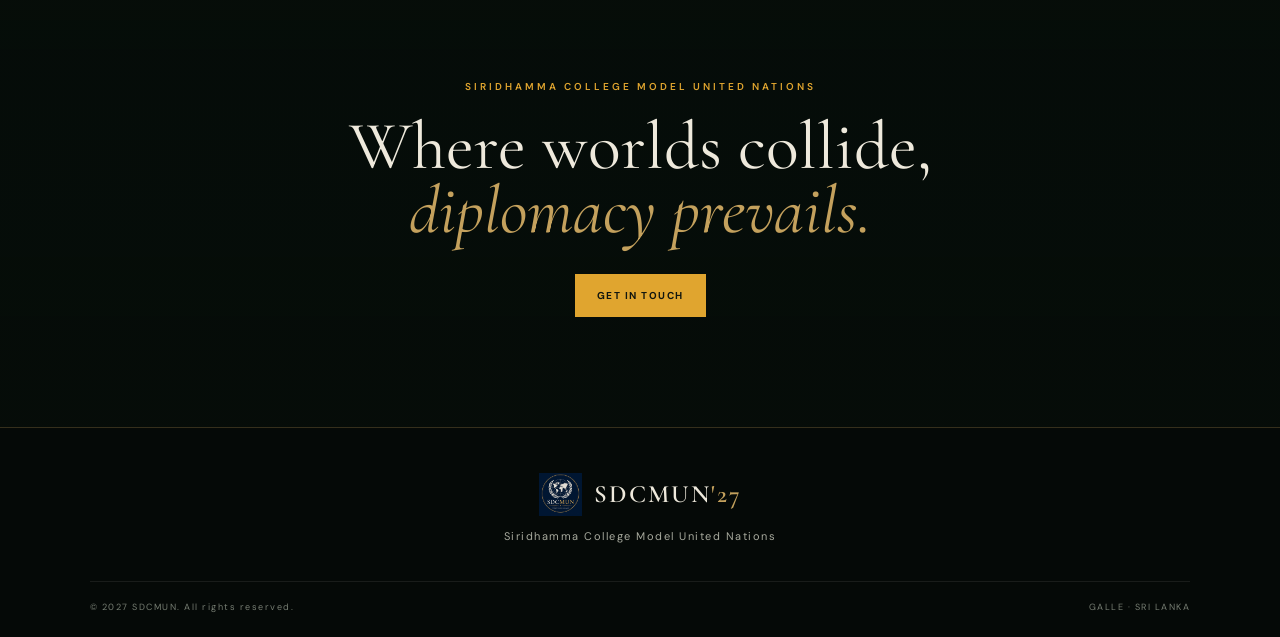
==== commit 94b02f7e: "Add files via upload" ====
--- a/index.html
+++ b/index.html
@@ -13,10 +13,10 @@
 <button class="menu-toggle" aria-label="Open navigation" aria-expanded="false">☰</button>
 <nav class="nav"><a class="active" href="index.html">Home</a><a href="about.html">About</a><a href="secretariat.html">Secretariat</a><a href="committees.html">Committees</a><a href="conference.html">Conference</a><a href="gallery.html">Gallery</a><a href="contact.html">Contact</a></nav></header>
 <main>
-<section class="hero"><div class="hero-shade"></div><div class="hero-content"><p class="eyebrow">SIRIDHAMMA COLLEGE MODEL UNITED NATIONS</p><h1>Diplomacy.<br><em>Beyond Boundaries.</em></h1><p class="hero-copy">A gathering of ideas, perspectives and the next generation of global leaders.</p><div class="hero-actions"><a class="button button-gold" href="about.html">Discover SDCMUN</a><a class="text-link" href="committees.html">Explore the committees <span>↗</span></a></div><div class="hero-meta"><span>SDCMUN'27</span><span class="meta-line"></span><span>GALLE, SRI LANKA</span></div></div><div class="hero-caption">THE NEXT GENERATION OF DIPLOMACY</div></section>
-<section class="intro section-wrap"><div><p class="eyebrow">A NEW CHAPTER BEGINS</p><h2>Where voices meet<br><em>and ideas take shape.</em></h2></div><div class="intro-text"><p>SDCMUN'27 brings delegates together to engage with pressing international issues, practise diplomacy and develop solutions through debate, negotiation and collaboration.</p><a class="arrow-link" href="about.html">Learn about the conference <span>→</span></a></div></section>
-<section class="feature-band"><div class="feature-image"></div><div class="feature-copy"><p class="eyebrow">THE CONFERENCE</p><h2>More than a debate.<br><em>A global perspective.</em></h2><p>Step into the world of multilateral diplomacy. Challenge assumptions, represent perspectives and work towards meaningful resolutions.</p><a class="button button-outline" href="conference.html">Conference information</a></div></section>
-<section class="section-wrap committees-preview"><div class="section-heading"><div><p class="eyebrow">THE COMMITTEES</p><h2>Eight forums.<br><em>Countless perspectives.</em></h2></div><a class="arrow-link" href="committees.html">View all committees <span>→</span></a></div><div class="card-grid">
+<section class="hero"><div class="hero-shade"></div><div class="hero-content"><p class="eyebrow">SIRIDHAMMA COLLEGE MODEL UNITED NATIONS</p><h1>Diplomacy<br><em>Beyond Extinction.</em></h1><p class="hero-copy">WHERE WORLDS COLLIDE, DIPLOMACY PREVAILS.<br>A gathering of ideas, perspectives and the next generation of global leaders.</p><div class="hero-actions"><a class="button button-gold" href="about.html">Discover SDCMUN</a><a class="text-link" href="committees.html">Explore the committees <span>↗</span></a></div><div class="hero-meta"><span>SDCMUN'27</span><span class="meta-line"></span><span>GALLE, SRI LANKA</span></div></div><div class="hero-caption">WHERE WORLDS COLLIDE · DIPLOMACY PREVAILS</div></section>
+<section class="intro section-wrap"><div><p class="eyebrow">THE JURASSIC WORLD AWAITS</p><h2>Where worlds collide<br><em>and diplomacy prevails.</em></h2></div><div class="intro-text"><p>SDCMUN'27 brings delegates together to engage with pressing international issues, practise diplomacy and develop solutions through debate, negotiation and collaboration.</p><a class="arrow-link" href="about.html">Learn about the conference <span>→</span></a></div></section>
+<section class="feature-band"><div class="feature-image"></div><div class="feature-copy"><p class="eyebrow">THE JURASSIC WORLD EXPERIENCE</p><h2>Beyond the familiar.<br><em>Into a world of diplomacy.</em></h2><p>Step into the world of multilateral diplomacy. Challenge assumptions, represent perspectives and work towards meaningful resolutions.</p><a class="button button-outline" href="conference.html">Conference information</a></div></section>
+<section class="section-wrap committees-preview"><div class="section-heading"><div><p class="eyebrow">THE COMMITTEES</p><h2>Eight councils.<br><em>One world in motion.</em></h2></div><a class="arrow-link" href="committees.html">View all committees <span>→</span></a></div><div class="card-grid">
 <a class="committee-card" href="committee.html?c=unsc"><span class="card-index">01</span><h3>UNSC</h3><p>United Nations Security Council</p><span class="card-arrow">↗</span></a>
 <a class="committee-card" href="committee.html?c=ga1"><span class="card-index">02</span><h3>GA1</h3><p>General Assembly First Committee</p><span class="card-arrow">↗</span></a>
 <a class="committee-card" href="committee.html?c=unesco"><span class="card-index">03</span><h3>UNESCO</h3><p>Education, science and culture</p><span class="card-arrow">↗</span></a>
@@ -27,7 +27,7 @@
 <a class="committee-card" href="committee.html?c=ipc"><span class="card-index">08</span><h3>IPC</h3><p>International Press Corps</p><span class="card-arrow">↗</span></a>
 </div></section>
 <section class="message-strip"><div class="message-mark">“</div><div><p class="eyebrow">FROM THE SECRETARY-GENERAL</p><h2>A message of purpose,<br><em>possibility and progress.</em></h2><p class="muted">Read the Secretary-General's message to delegates and participants of SDCMUN'27.</p><a class="arrow-link" href="secretariat.html">Read the message <span>→</span></a></div></section>
-<section class="closing-cta"><p class="eyebrow">SIRIDHAMMA COLLEGE MODEL UNITED NATIONS</p><h2>The conversation<br><em>starts here.</em></h2><a class="button button-gold" href="contact.html">Get in touch</a></section>
+<section class="closing-cta"><p class="eyebrow">SIRIDHAMMA COLLEGE MODEL UNITED NATIONS</p><h2>Where worlds collide,<br><em>diplomacy prevails.</em></h2><a class="button button-gold" href="contact.html">Get in touch</a></section>
 </main>
 <footer class="footer"><div class="footer-brand"><img src="assets/sdcmun-logo.png" alt=""><span>SDCMUN<span class="gold">'27</span></span></div><p>Siridhamma College Model United Nations</p><div class="footer-bottom"><span>© 2027 SDCMUN. All rights reserved.</span><span>GALLE · SRI LANKA</span></div></footer>
 <script src="assets/site.js"></script></body></html>
--- a/assets/style.css
+++ b/assets/style.css
@@ -1,2 +1,15 @@
-:root{--bg:#080e0c;--panel:#101a15;--panel2:#14221a;--gold:#c4a15d;--ivory:#eee9dc;--muted:#a8aa9e;--line:rgba(196,161,93,.25);--serif:'Cormorant Garamond',Georgia,serif;--sans:'DM Sans',Arial,sans-serif}*{box-sizing:border-box}html{scroll-behavior:smooth}body{margin:0;background:var(--bg);color:var(--ivory);font-family:var(--sans);font-size:15px;line-height:1.7}a{color:inherit;text-decoration:none}.site-header{height:82px;padding:0 5.5%;display:flex;align-items:center;justify-content:space-between;background:rgba(7,13,10,.96);border-bottom:1px solid var(--line);position:sticky;top:0;z-index:20;backdrop-filter:blur(14px)}.brand,.footer-brand{display:flex;align-items:center;gap:12px;font-family:var(--serif);font-size:25px;letter-spacing:2px;font-weight:600}.brand img{width:48px;height:48px;object-fit:contain}.gold{color:var(--gold)}.nav{display:flex;gap:27px;align-items:center}.nav a{font-size:11px;text-transform:uppercase;letter-spacing:1.4px;color:#c8c8bc;transition:.2s}.nav a:hover,.nav a.active{color:var(--gold)}.menu-toggle{display:none;background:none;color:var(--ivory);border:1px solid var(--line);padding:8px 12px;font-size:20px}.hero{min-height:690px;position:relative;display:flex;align-items:center;padding:90px 10%;overflow:hidden;background:linear-gradient(90deg,rgba(4,10,7,.96) 0%,rgba(4,10,7,.82) 43%,rgba(4,10,7,.25) 100%),linear-gradient(0deg,rgba(5,11,8,.45),rgba(5,11,8,.12)),url('https://images.unsplash.com/photo-1511497584788-876760111969?auto=format&fit=crop&w=2200&q=85') center/cover}.hero:after{content:'';position:absolute;inset:18px;border:1px solid rgba(196,161,93,.18);pointer-events:none}.hero-content{position:relative;z-index:2;max-width:690px}.eyebrow{font-size:10px;letter-spacing:3px;text-transform:uppercase;color:var(--gold);font-weight:600;margin:0 0 20px}.hero h1,.page-hero h1{font-family:var(--serif);font-size:clamp(62px,8vw,112px);font-weight:400;line-height:.91;letter-spacing:-2px;margin:0 0 26px}.hero h1 em,.page-hero h1 em,h2 em{font-weight:400;color:var(--gold)}.hero-copy{max-width:470px;color:#d2d0c5;font-size:16px}.hero-actions{display:flex;align-items:center;gap:30px;margin-top:34px}.button{display:inline-flex;align-items:center;justify-content:center;padding:13px 22px;font-size:10px;text-transform:uppercase;letter-spacing:1.5px;font-weight:700;transition:.25s}.button-gold{background:var(--gold);color:#11160f}.button-gold:hover{background:#dfbd78;transform:translateY(-2px)}.button-outline{border:1px solid var(--gold);color:var(--ivory)}.button-outline:hover{background:var(--gold);color:#111}.button-disabled{background:#303830;color:#a2a59b;cursor:default}.text-link,.arrow-link{font-size:11px;letter-spacing:1px;text-transform:uppercase;color:var(--ivory)}.text-link span,.arrow-link span{color:var(--gold);margin-left:8px}.hero-meta{display:flex;align-items:center;gap:15px;margin-top:75px;font-size:9px;letter-spacing:2px;color:#c2c3b8}.meta-line{width:48px;height:1px;background:var(--gold)}.hero-caption{position:absolute;right:7%;bottom:35px;z-index:2;font-size:9px;letter-spacing:3px;color:#d0c7b1;writing-mode:vertical-rl}.section-wrap{max-width:1180px;margin:auto;padding:105px 6%}.intro{display:grid;grid-template-columns:1fr 1fr;gap:10%;align-items:center}.intro h2,.section-heading h2,.feature-copy h2,.message-strip h2,.closing-cta h2,.split-section h2,.note-box h2,.sg-message h2,.contact-layout h2{font-family:var(--serif);font-size:clamp(42px,5vw,66px);line-height:.98;font-weight:400;margin:0}.intro-text{color:var(--muted);max-width:480px}.intro-text p{margin:0 0 25px}.feature-band{display:grid;grid-template-columns:1fr 1fr;min-height:490px;background:var(--panel)}.feature-image{background:linear-gradient(0deg,rgba(5,12,8,.1),rgba(5,12,8,.1)),url('https://images.unsplash.com/photo-1448375240586-882707db888b?auto=format&fit=crop&w=1200&q=85') center/cover}.feature-copy{padding:85px 12%;align-self:center}.feature-copy p:not(.eyebrow){color:var(--muted);max-width:440px;margin:24px 0 30px}.section-heading{display:flex;justify-content:space-between;align-items:end;margin-bottom:42px}.card-grid{display:grid;grid-template-columns:repeat(4,1fr);gap:14px}.committee-card{position:relative;min-height:220px;padding:25px;background:linear-gradient(145deg,#17261c,#0e1712);border:1px solid var(--line);transition:.25s}.committee-card:hover{transform:translateY(-5px);border-color:var(--gold)}.card-index,.committee-row>span{font-size:10px;color:var(--gold);letter-spacing:2px}.committee-card h3{font-family:var(--serif);font-size:35px;font-weight:500;margin:38px 0 3px}.committee-card p{font-size:11px;color:var(--muted);margin:0;max-width:190px}.card-arrow{position:absolute;right:22px;bottom:20px;color:var(--gold)}.message-strip{padding:85px 13%;background:#111b15;display:grid;grid-template-columns:100px 1fr;gap:20px}.message-mark{font-family:var(--serif);font-size:130px;color:var(--gold);line-height:1}.message-strip h2{font-family:var(--serif);font-size:54px;font-weight:400;line-height:1}.muted{color:var(--muted)}.closing-cta{text-align:center;padding:110px 20px;background:linear-gradient(rgba(5,12,8,.8),rgba(5,12,8,.92)),url('https://images.unsplash.com/photo-1448375240586-882707db888b?auto=format&fit=crop&w=1800&q=85') center/cover}.closing-cta h2{font-family:var(--serif);font-size:68px;line-height:.95;font-weight:400;margin:0 0 30px}.footer{padding:45px 7% 22px;background:#050907;border-top:1px solid var(--line);text-align:center}.footer-brand{justify-content:center}.footer-brand img{width:43px;height:43px;object-fit:contain}.footer>p{font-size:11px;letter-spacing:1.5px;color:var(--muted)}.footer-bottom{display:flex;justify-content:space-between;border-top:1px solid rgba(255,255,255,.08);padding-top:18px;margin-top:35px;color:#777e73;font-size:9px;letter-spacing:1.5px}.page-hero{padding:115px 9% 90px;background:linear-gradient(90deg,rgba(5,12,8,.96),rgba(5,12,8,.78)),url('https://images.unsplash.com/photo-1511497584788-876760111969?auto=format&fit=crop&w=1800&q=80') center/cover;border-bottom:1px solid var(--line)}.page-hero h1{font-size:clamp(56px,7vw,88px);margin-bottom:20px}.page-hero>p:last-child{max-width:600px;color:#c0c2b7}.page-hero.compact{padding-top:90px;padding-bottom:70px}.split-section,.sg-message,.contact-layout{display:grid;grid-template-columns:1fr 1.15fr;gap:12%;align-items:start}.split-section h2,.sg-message h2,.contact-layout h2{font-size:58px}.long-copy{color:#b9bdb1}.long-copy p{margin:0 0 20px}.values-section{background:#101a14;border-top:1px solid var(--line);border-bottom:1px solid var(--line)}.value-grid{display:grid;grid-template-columns:repeat(3,1fr);gap:45px;margin-top:45px}.value-grid article{border-top:1px solid var(--gold);padding-top:20px}.value-grid span{color:var(--gold);font-size:11px;letter-spacing:2px}.value-grid h3,.topic-panel h3,.study-guide h3{font-family:var(--serif);font-size:32px;font-weight:500;margin:12px 0}.value-grid p{color:var(--muted);font-size:13px}.note-box{max-width:900px}.note-box p:last-child{max-width:680px;color:var(--muted)}.committee-list{border-top:1px solid var(--line)}.committee-row{display:grid;grid-template-columns:65px 1fr 30px;align-items:center;padding:27px 12px;border-bottom:1px solid var(--line);transition:.2s}.committee-row:hover{background:#101a14;padding-left:22px}.committee-row h2{font-family:var(--serif);font-size:29px;font-weight:500;margin:0}.committee-row p{font-size:10px;color:var(--muted);letter-spacing:1.5px;text-transform:uppercase;margin:0}.committee-row b{color:var(--gold);font-weight:400}.profile-layout{display:grid;grid-template-columns:1.1fr .9fr;gap:10%}.profile-layout h2{font-family:var(--serif);font-size:55px;font-weight:400;line-height:1;margin:0 0 25px}.topic-panel{margin-top:55px;padding:28px;background:var(--panel);border-left:2px solid var(--gold)}.topic-panel p:last-child,.study-guide p{color:var(--muted);font-size:13px}.dais-panel{background:#101a14;padding:30px;border:1px solid var(--line)}.person-placeholder{padding:25px 0;border-bottom:1px solid var(--line);display:flex;flex-direction:column}.person-placeholder span,.contact-details span{font-size:9px;letter-spacing:2px;color:var(--gold)}.person-placeholder strong{font-family:var(--serif);font-size:27px;font-weight:500}.person-placeholder small{color:var(--muted)}.study-guide{padding-top:28px}.sg-message{align-items:start}.signature{font-family:var(--serif);font-size:26px;color:var(--ivory);margin-top:35px!important}.signature span{display:block;font-family:var(--sans);font-size:10px;color:var(--gold);letter-spacing:1.5px;text-transform:uppercase}.team-grid{display:grid;grid-template-columns:repeat(3,1fr);gap:18px;margin-top:40px}.team-card{background:#0b120e;border:1px solid var(--line);padding:15px}.portrait-placeholder{height:180px;background:linear-gradient(135deg,#26392b,#101a14);display:grid;place-items:center;color:var(--gold);font-family:var(--serif);font-size:50px}.team-card h3{font-family:var(--serif);font-size:24px;font-weight:500;margin:15px 0 0}.team-card p{font-size:11px;color:var(--muted)}.info-grid{display:grid;grid-template-columns:repeat(3,1fr);gap:15px}.info-card{padding:28px;min-height:220px;background:#101a14;border:1px solid var(--line)}.info-card span{color:var(--gold);font-size:9px;letter-spacing:2px}.info-card h2{font-family:var(--serif);font-size:32px;font-weight:500;margin:30px 0 8px}.info-card p{color:var(--muted);font-size:13px}.gallery-grid{display:grid;grid-template-columns:1.2fr 1fr 1fr;grid-auto-rows:190px;gap:14px}.gallery-placeholder{background:linear-gradient(135deg,#1b3022,#0b130e);border:1px solid var(--line);padding:20px;display:flex;flex-direction:column;justify-content:space-between;color:var(--gold)}.gallery-placeholder span{font-size:10px;letter-spacing:2px}.gallery-placeholder p{color:var(--ivory);font-family:var(--serif);font-size:24px;margin:0}.gallery-placeholder.tall{grid-row:span 2}.gallery-placeholder.wide{grid-column:span 2}.contact-details{border-top:1px solid var(--line)}.contact-details div{padding:25px 0;border-bottom:1px solid var(--line);display:flex;justify-content:space-between;gap:20px}.contact-details strong{text-align:right;font-weight:500}
-@media(max-width:900px){.nav{gap:14px}.nav a{font-size:9px}.card-grid{grid-template-columns:repeat(2,1fr)}.section-wrap{padding:75px 6%}.hero{min-height:620px;padding:80px 8%}.profile-layout{gap:5%}}@media(max-width:680px){.site-header{height:70px;padding:0 5%}.brand{font-size:21px}.brand img{width:40px;height:40px}.menu-toggle{display:block}.nav{display:none;position:absolute;top:70px;left:0;right:0;background:#080e0c;padding:20px 7%;border-bottom:1px solid var(--line);flex-direction:column;align-items:flex-start;gap:18px}.nav.open{display:flex}.nav a{font-size:11px}.hero{min-height:610px;padding:70px 8%}.hero h1{font-size:65px}.hero-actions{align-items:flex-start;flex-direction:column;gap:18px}.hero-meta{margin-top:55px}.hero-caption{display:none}.intro,.feature-band,.split-section,.sg-message,.contact-layout,.profile-layout{grid-template-columns:1fr;gap:35px}.feature-image{min-height:270px}.feature-copy{padding:55px 8%}.section-heading{align-items:flex-start;flex-direction:column;gap:20px}.card-grid{grid-template-columns:1fr 1fr}.committee-card{min-height:190px;padding:18px}.committee-card h3{font-size:29px;margin-top:30px}.message-strip{padding:60px 8%;grid-template-columns:45px 1fr;gap:10px}.message-mark{font-size:75px}.message-strip h2{font-size:39px}.closing-cta h2{font-size:55px}.page-hero{padding:85px 8% 65px}.page-hero h1{font-size:58px}.value-grid,.team-grid,.info-grid{grid-template-columns:1fr}.committee-row{grid-template-columns:38px 1fr 20px;padding:22px 5px}.committee-row h2{font-size:23px}.gallery-grid{grid-template-columns:1fr 1fr;grid-auto-rows:150px}.gallery-placeholder.tall{grid-row:span 1}.gallery-placeholder.wide{grid-column:span 2}.contact-details div{flex-direction:column}.contact-details strong{text-align:left}.footer-bottom{flex-direction:column;gap:8px}}+:root{--bg:#080e0c;--panel:#101a15;--panel2:#14221a;--gold:#c4a15d;--amber:#e0a52f;--ivory:#eee9dc;--muted:#a8aa9e;--line:rgba(196,161,93,.25);--serif:'Cormorant Garamond',Georgia,serif;--sans:'DM Sans',Arial,sans-serif}*{box-sizing:border-box}html{scroll-behavior:smooth}body{margin:0;background:var(--bg);color:var(--ivory);font-family:var(--sans);font-size:15px;line-height:1.7}a{color:inherit;text-decoration:none}.site-header{height:82px;padding:0 5.5%;display:flex;align-items:center;justify-content:space-between;background:rgba(7,13,10,.96);border-bottom:1px solid var(--line);position:sticky;top:0;z-index:20;backdrop-filter:blur(14px)}.brand,.footer-brand{display:flex;align-items:center;gap:12px;font-family:var(--serif);font-size:25px;letter-spacing:2px;font-weight:600}.brand img{width:48px;height:48px;object-fit:contain}.gold{color:var(--gold)}.nav{display:flex;gap:27px;align-items:center}.nav a{font-size:11px;text-transform:uppercase;letter-spacing:1.4px;color:#c8c8bc;transition:.2s}.nav a:hover,.nav a.active{color:var(--gold)}.menu-toggle{display:none;background:none;color:var(--ivory);border:1px solid var(--line);padding:8px 12px;font-size:20px}.hero{min-height:690px;position:relative;display:flex;align-items:center;padding:90px 10%;overflow:hidden;background:linear-gradient(90deg,rgba(4,10,7,.96) 0%,rgba(4,10,7,.82) 43%,rgba(4,10,7,.25) 100%),linear-gradient(0deg,rgba(5,11,8,.45),rgba(5,11,8,.12)),url('https://images.unsplash.com/photo-1511497584788-876760111969?auto=format&fit=crop&w=2200&q=85') center/cover}.hero:after{content:'';position:absolute;inset:18px;border:1px solid rgba(196,161,93,.18);pointer-events:none}.hero-content{position:relative;z-index:2;max-width:690px}.eyebrow{font-size:10px;letter-spacing:3px;text-transform:uppercase;color:var(--gold);font-weight:600;margin:0 0 20px}.hero h1,.page-hero h1{font-family:var(--serif);font-size:clamp(62px,8vw,112px);font-weight:400;line-height:.91;letter-spacing:-2px;margin:0 0 26px}.hero h1 em,.page-hero h1 em,h2 em{font-weight:400;color:var(--gold)}.hero-copy{max-width:470px;color:#d2d0c5;font-size:16px}.hero-actions{display:flex;align-items:center;gap:30px;margin-top:34px}.button{display:inline-flex;align-items:center;justify-content:center;padding:13px 22px;font-size:10px;text-transform:uppercase;letter-spacing:1.5px;font-weight:700;transition:.25s}.button-gold{background:var(--gold);color:#11160f}.button-gold:hover{background:#dfbd78;transform:translateY(-2px)}.button-outline{border:1px solid var(--gold);color:var(--ivory)}.button-outline:hover{background:var(--gold);color:#111}.button-disabled{background:#303830;color:#a2a59b;cursor:default}.text-link,.arrow-link{font-size:11px;letter-spacing:1px;text-transform:uppercase;color:var(--ivory)}.text-link span,.arrow-link span{color:var(--gold);margin-left:8px}.hero-meta{display:flex;align-items:center;gap:15px;margin-top:75px;font-size:9px;letter-spacing:2px;color:#c2c3b8}.meta-line{width:48px;height:1px;background:var(--gold)}.hero-caption{position:absolute;right:7%;bottom:35px;z-index:2;font-size:9px;letter-spacing:3px;color:#d0c7b1;writing-mode:vertical-rl}.section-wrap{max-width:1180px;margin:auto;padding:105px 6%}.intro{display:grid;grid-template-columns:1fr 1fr;gap:10%;align-items:center}.intro h2,.section-heading h2,.feature-copy h2,.message-strip h2,.closing-cta h2,.split-section h2,.note-box h2,.sg-message h2,.contact-layout h2{font-family:var(--serif);font-size:clamp(42px,5vw,66px);line-height:.98;font-weight:400;margin:0}.intro-text{color:var(--muted);max-width:480px}.intro-text p{margin:0 0 25px}.feature-band{display:grid;grid-template-columns:1fr 1fr;min-height:490px;background:var(--panel)}.feature-image{background:linear-gradient(0deg,rgba(5,12,8,.1),rgba(5,12,8,.1)),url('https://images.unsplash.com/photo-1448375240586-882707db888b?auto=format&fit=crop&w=1200&q=85') center/cover}.feature-copy{padding:85px 12%;align-self:center}.feature-copy p:not(.eyebrow){color:var(--muted);max-width:440px;margin:24px 0 30px}.section-heading{display:flex;justify-content:space-between;align-items:end;margin-bottom:42px}.card-grid{display:grid;grid-template-columns:repeat(4,1fr);gap:14px}.committee-card{position:relative;min-height:220px;padding:25px;background:linear-gradient(145deg,#17261c,#0e1712);border:1px solid var(--line);transition:.25s}.committee-card:hover{transform:translateY(-5px);border-color:var(--gold)}.card-index,.committee-row>span{font-size:10px;color:var(--gold);letter-spacing:2px}.committee-card h3{font-family:var(--serif);font-size:35px;font-weight:500;margin:38px 0 3px}.committee-card p{font-size:11px;color:var(--muted);margin:0;max-width:190px}.card-arrow{position:absolute;right:22px;bottom:20px;color:var(--gold)}.message-strip{padding:85px 13%;background:#111b15;display:grid;grid-template-columns:100px 1fr;gap:20px}.message-mark{font-family:var(--serif);font-size:130px;color:var(--gold);line-height:1}.message-strip h2{font-family:var(--serif);font-size:54px;font-weight:400;line-height:1}.muted{color:var(--muted)}.closing-cta{text-align:center;padding:110px 20px;background:linear-gradient(rgba(5,12,8,.8),rgba(5,12,8,.92)),url('https://images.unsplash.com/photo-1448375240586-882707db888b?auto=format&fit=crop&w=1800&q=85') center/cover}.closing-cta h2{font-family:var(--serif);font-size:68px;line-height:.95;font-weight:400;margin:0 0 30px}.footer{padding:45px 7% 22px;background:#050907;border-top:1px solid var(--line);text-align:center}.footer-brand{justify-content:center}.footer-brand img{width:43px;height:43px;object-fit:contain}.footer>p{font-size:11px;letter-spacing:1.5px;color:var(--muted)}.footer-bottom{display:flex;justify-content:space-between;border-top:1px solid rgba(255,255,255,.08);padding-top:18px;margin-top:35px;color:#777e73;font-size:9px;letter-spacing:1.5px}.page-hero{padding:115px 9% 90px;background:linear-gradient(90deg,rgba(5,12,8,.96),rgba(5,12,8,.78)),url('https://images.unsplash.com/photo-1511497584788-876760111969?auto=format&fit=crop&w=1800&q=80') center/cover;border-bottom:1px solid var(--line)}.page-hero h1{font-size:clamp(56px,7vw,88px);margin-bottom:20px}.page-hero>p:last-child{max-width:600px;color:#c0c2b7}.page-hero.compact{padding-top:90px;padding-bottom:70px}.split-section,.sg-message,.contact-layout{display:grid;grid-template-columns:1fr 1.15fr;gap:12%;align-items:start}.split-section h2,.sg-message h2,.contact-layout h2{font-size:58px}.long-copy{color:#b9bdb1}.long-copy p{margin:0 0 20px}.values-section{background:#101a14;border-top:1px solid var(--line);border-bottom:1px solid var(--line)}.value-grid{display:grid;grid-template-columns:repeat(3,1fr);gap:45px;margin-top:45px}.value-grid article{border-top:1px solid var(--gold);padding-top:20px}.value-grid span{color:var(--gold);font-size:11px;letter-spacing:2px}.value-grid h3,.topic-panel h3,.study-guide h3{font-family:var(--serif);font-size:32px;font-weight:500;margin:12px 0}.value-grid p{color:var(--muted);font-size:13px}.note-box{max-width:900px}.note-box p:last-child{max-width:680px;color:var(--muted)}.committee-list{border-top:1px solid var(--line)}.committee-row{display:grid;grid-template-columns:65px 1fr 30px;align-items:center;padding:27px 12px;border-bottom:1px solid var(--line);transition:.2s}.committee-row:hover{background:#101a14;padding-left:22px}.committee-row h2{font-family:var(--serif);font-size:29px;font-weight:500;margin:0}.committee-row p{font-size:10px;color:var(--muted);letter-spacing:1.5px;text-transform:uppercase;margin:0}.committee-row b{color:var(--gold);font-weight:400}.profile-layout{display:grid;grid-template-columns:1.1fr .9fr;gap:10%}.profile-layout h2{font-family:var(--serif);font-size:55px;font-weight:400;line-height:1;margin:0 0 25px}.topic-panel{margin-top:55px;padding:28px;background:var(--panel);border-left:2px solid var(--gold)}.topic-panel p:last-child,.study-guide p{color:var(--muted);font-size:13px}.dais-panel{background:#101a14;padding:30px;border:1px solid var(--line)}.person-placeholder{padding:25px 0;border-bottom:1px solid var(--line);display:flex;flex-direction:column}.person-placeholder span,.contact-details span{font-size:9px;letter-spacing:2px;color:var(--gold)}.person-placeholder strong{font-family:var(--serif);font-size:27px;font-weight:500}.person-placeholder small{color:var(--muted)}.study-guide{padding-top:28px}.sg-message{align-items:start}.signature{font-family:var(--serif);font-size:26px;color:var(--ivory);margin-top:35px!important}.signature span{display:block;font-family:var(--sans);font-size:10px;color:var(--gold);letter-spacing:1.5px;text-transform:uppercase}.team-grid{display:grid;grid-template-columns:repeat(3,1fr);gap:18px;margin-top:40px}.team-card{background:#0b120e;border:1px solid var(--line);padding:15px}.portrait-placeholder{height:180px;background:linear-gradient(135deg,#26392b,#101a14);display:grid;place-items:center;color:var(--gold);font-family:var(--serif);font-size:50px}.team-card h3{font-family:var(--serif);font-size:24px;font-weight:500;margin:15px 0 0}.team-card p{font-size:11px;color:var(--muted)}.info-grid{display:grid;grid-template-columns:repeat(3,1fr);gap:15px}.info-card{padding:28px;min-height:220px;background:#101a14;border:1px solid var(--line)}.info-card span{color:var(--gold);font-size:9px;letter-spacing:2px}.info-card h2{font-family:var(--serif);font-size:32px;font-weight:500;margin:30px 0 8px}.info-card p{color:var(--muted);font-size:13px}.gallery-grid{display:grid;grid-template-columns:1.2fr 1fr 1fr;grid-auto-rows:190px;gap:14px}.gallery-placeholder{background:linear-gradient(135deg,#1b3022,#0b130e);border:1px solid var(--line);padding:20px;display:flex;flex-direction:column;justify-content:space-between;color:var(--gold)}.gallery-placeholder span{font-size:10px;letter-spacing:2px}.gallery-placeholder p{color:var(--ivory);font-family:var(--serif);font-size:24px;margin:0}.gallery-placeholder.tall{grid-row:span 2}.gallery-placeholder.wide{grid-column:span 2}.contact-details{border-top:1px solid var(--line)}.contact-details div{padding:25px 0;border-bottom:1px solid var(--line);display:flex;justify-content:space-between;gap:20px}.contact-details strong{text-align:right;font-weight:500}
+@media(max-width:900px){.nav{gap:14px}.nav a{font-size:9px}.card-grid{grid-template-columns:repeat(2,1fr)}.section-wrap{padding:75px 6%}.hero{min-height:620px;padding:80px 8%}.profile-layout{gap:5%}}@media(max-width:680px){.site-header{height:70px;padding:0 5%}.brand{font-size:21px}.brand img{width:40px;height:40px}.menu-toggle{display:block}.nav{display:none;position:absolute;top:70px;left:0;right:0;background:#080e0c;padding:20px 7%;border-bottom:1px solid var(--line);flex-direction:column;align-items:flex-start;gap:18px}.nav.open{display:flex}.nav a{font-size:11px}.hero{min-height:610px;padding:70px 8%}.hero h1{font-size:65px}.hero-actions{align-items:flex-start;flex-direction:column;gap:18px}.hero-meta{margin-top:55px}.hero-caption{display:none}.intro,.feature-band,.split-section,.sg-message,.contact-layout,.profile-layout{grid-template-columns:1fr;gap:35px}.feature-image{min-height:270px}.feature-copy{padding:55px 8%}.section-heading{align-items:flex-start;flex-direction:column;gap:20px}.card-grid{grid-template-columns:1fr 1fr}.committee-card{min-height:190px;padding:18px}.committee-card h3{font-size:29px;margin-top:30px}.message-strip{padding:60px 8%;grid-template-columns:45px 1fr;gap:10px}.message-mark{font-size:75px}.message-strip h2{font-size:39px}.closing-cta h2{font-size:55px}.page-hero{padding:85px 8% 65px}.page-hero h1{font-size:58px}.value-grid,.team-grid,.info-grid{grid-template-columns:1fr}.committee-row{grid-template-columns:38px 1fr 20px;padding:22px 5px}.committee-row h2{font-size:23px}.gallery-grid{grid-template-columns:1fr 1fr;grid-auto-rows:150px}.gallery-placeholder.tall{grid-row:span 1}.gallery-placeholder.wide{grid-column:span 2}.contact-details div{flex-direction:column}.contact-details strong{text-align:left}.footer-bottom{flex-direction:column;gap:8px}}
+/* SDCMUN'27 Jurassic World-inspired expedition identity */
+.hero{background-image:linear-gradient(90deg,rgba(3,9,6,.97) 0%,rgba(3,9,6,.84) 43%,rgba(3,9,6,.30) 100%),linear-gradient(0deg,rgba(5,11,8,.55),rgba(5,11,8,.08)),url('https://images.unsplash.com/photo-1511497584788-876760111969?auto=format&fit=crop&w=2200&q=85')}
+.hero:before{content:'JURASSIC WORLD  /  SDCMUN’27';position:absolute;z-index:2;right:7%;top:48px;color:var(--amber);font-size:9px;letter-spacing:3px;border:1px solid rgba(224,165,47,.65);padding:10px 14px;background:rgba(4,12,7,.55)}
+.eyebrow{color:var(--amber)}
+.button-gold{background:var(--amber)}
+.committee-card{background:linear-gradient(145deg,rgba(25,43,29,.96),rgba(7,17,11,.98)),url('https://images.unsplash.com/photo-1511497584788-876760111969?auto=format&fit=crop&w=600&q=60') center/cover}
+.page-hero{position:relative;background-image:linear-gradient(90deg,rgba(4,11,7,.96),rgba(4,11,7,.82)),url('https://images.unsplash.com/photo-1448375240586-882707db888b?auto=format&fit=crop&w=1800&q=85')}
+.page-hero:after{content:'JURASSIC WORLD THEME  •  DIPLOMACY BEYOND EXTINCTION';display:inline-block;margin-top:22px;padding:8px 13px;border:1px solid rgba(224,165,47,.55);color:var(--amber);font-size:9px;letter-spacing:2px}
+.hero h1 em{color:var(--amber)}
+.hero-copy{max-width:540px}
+.hero-copy:before{content:'WHERE WORLDS COLLIDE, DIPLOMACY PREVAILS.';display:block;color:var(--amber);font-size:11px;font-weight:700;letter-spacing:1.7px;margin-bottom:14px}
+.hero-copy{font-size:15px}
+@media(max-width:680px){.hero:before{top:28px;right:8%;font-size:8px;padding:7px 9px}.page-hero:after{font-size:8px;letter-spacing:1px}}
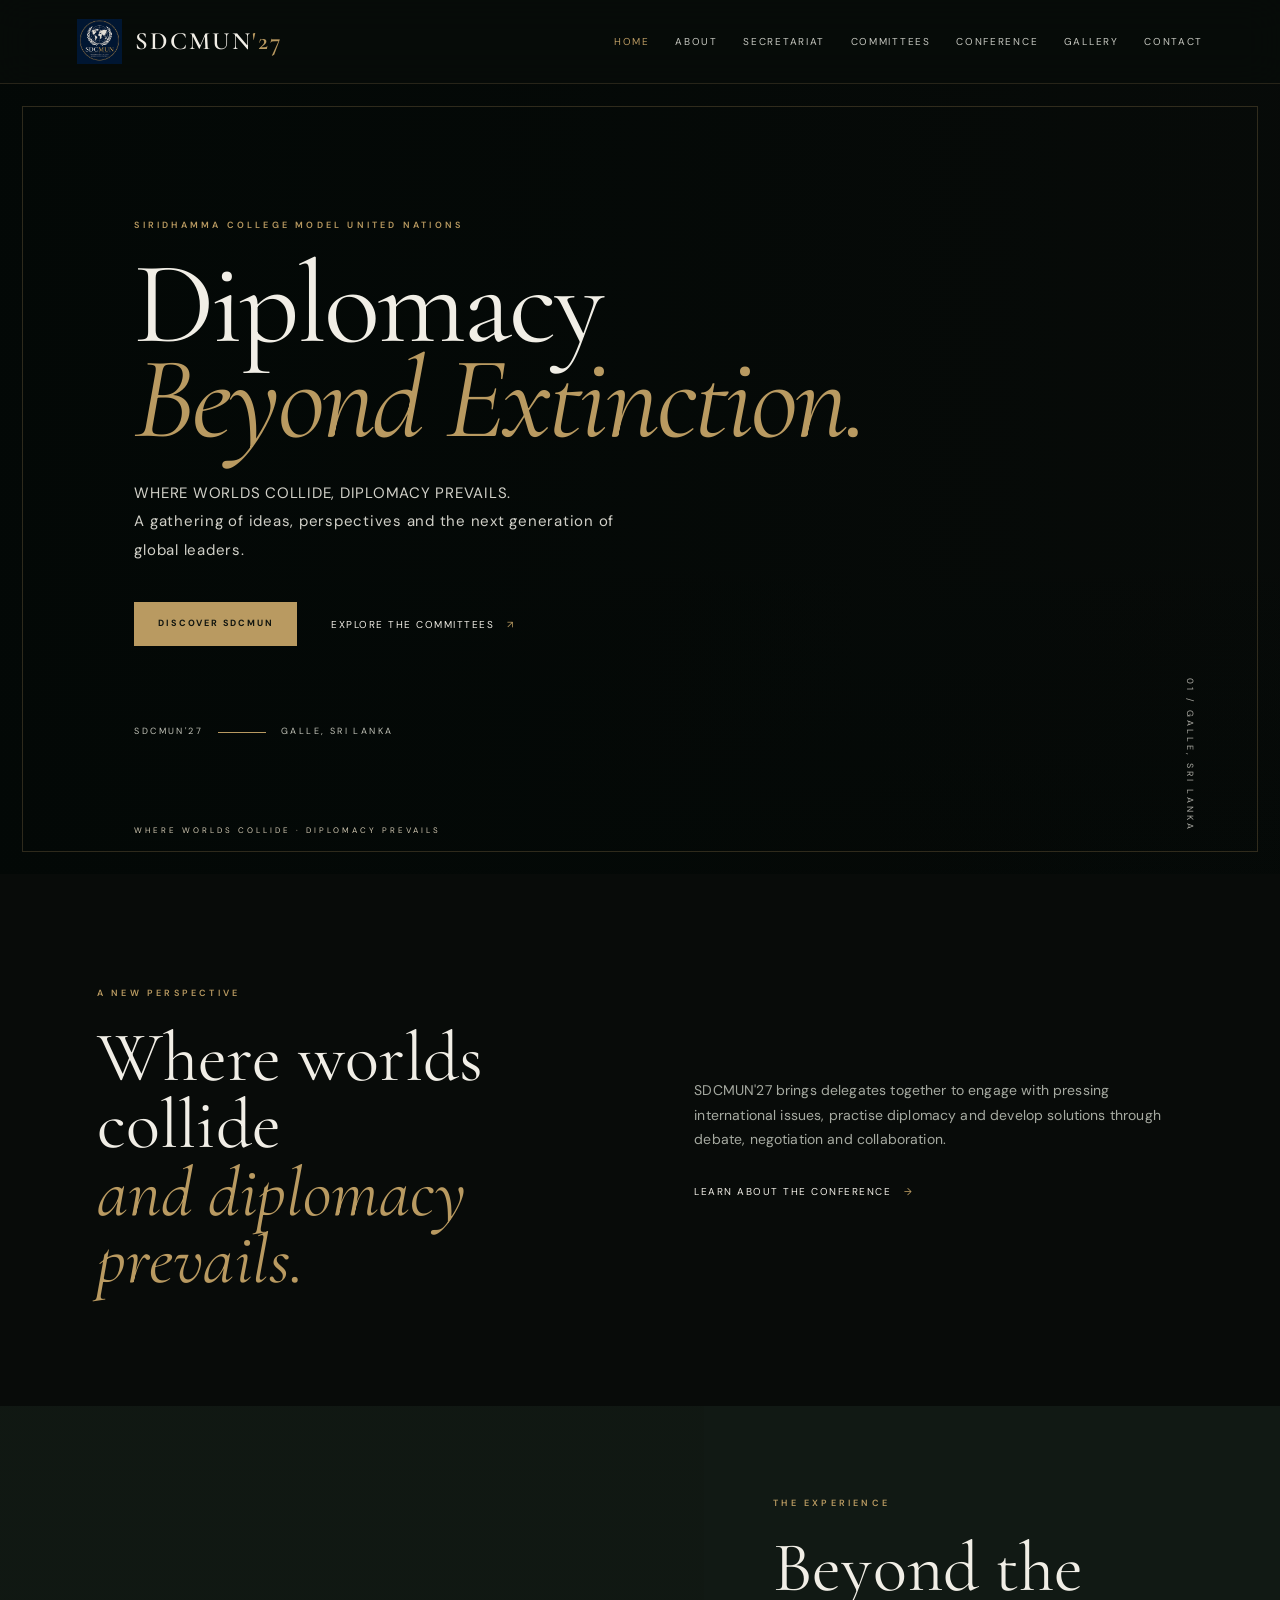
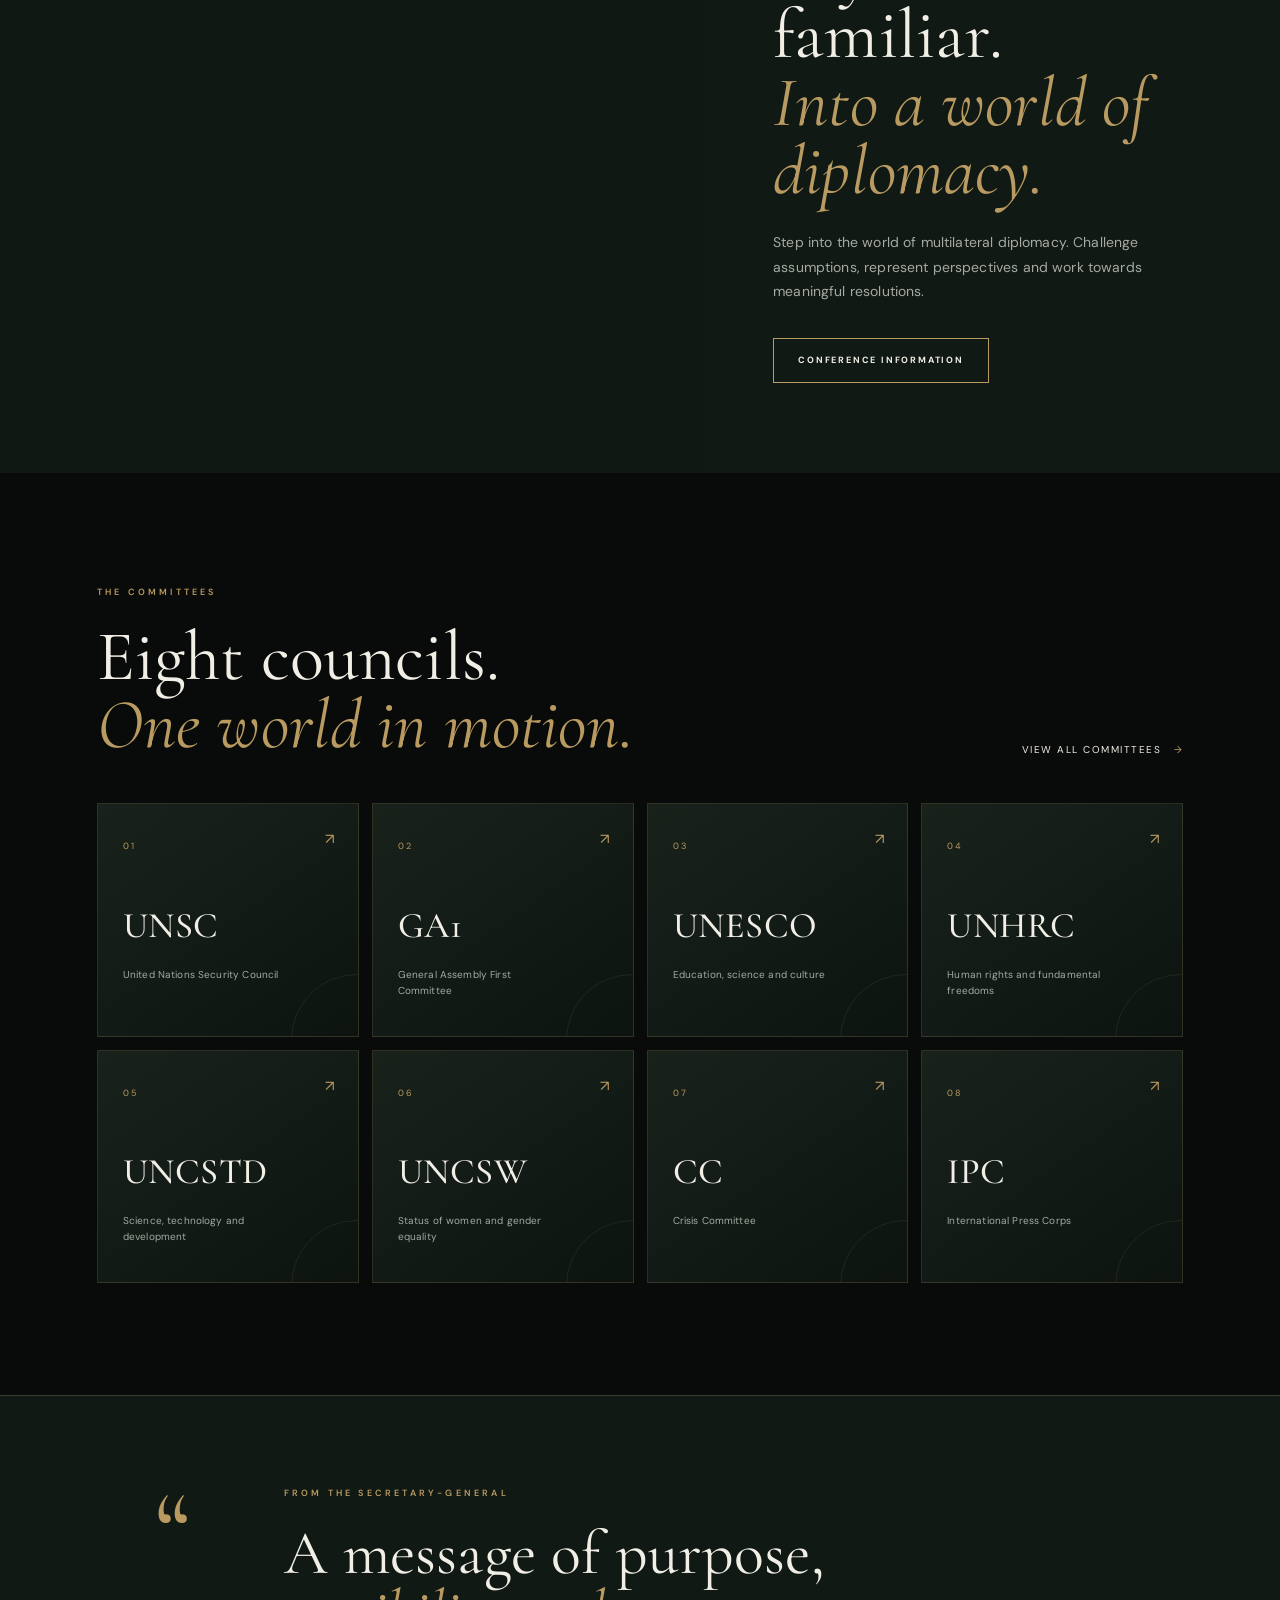
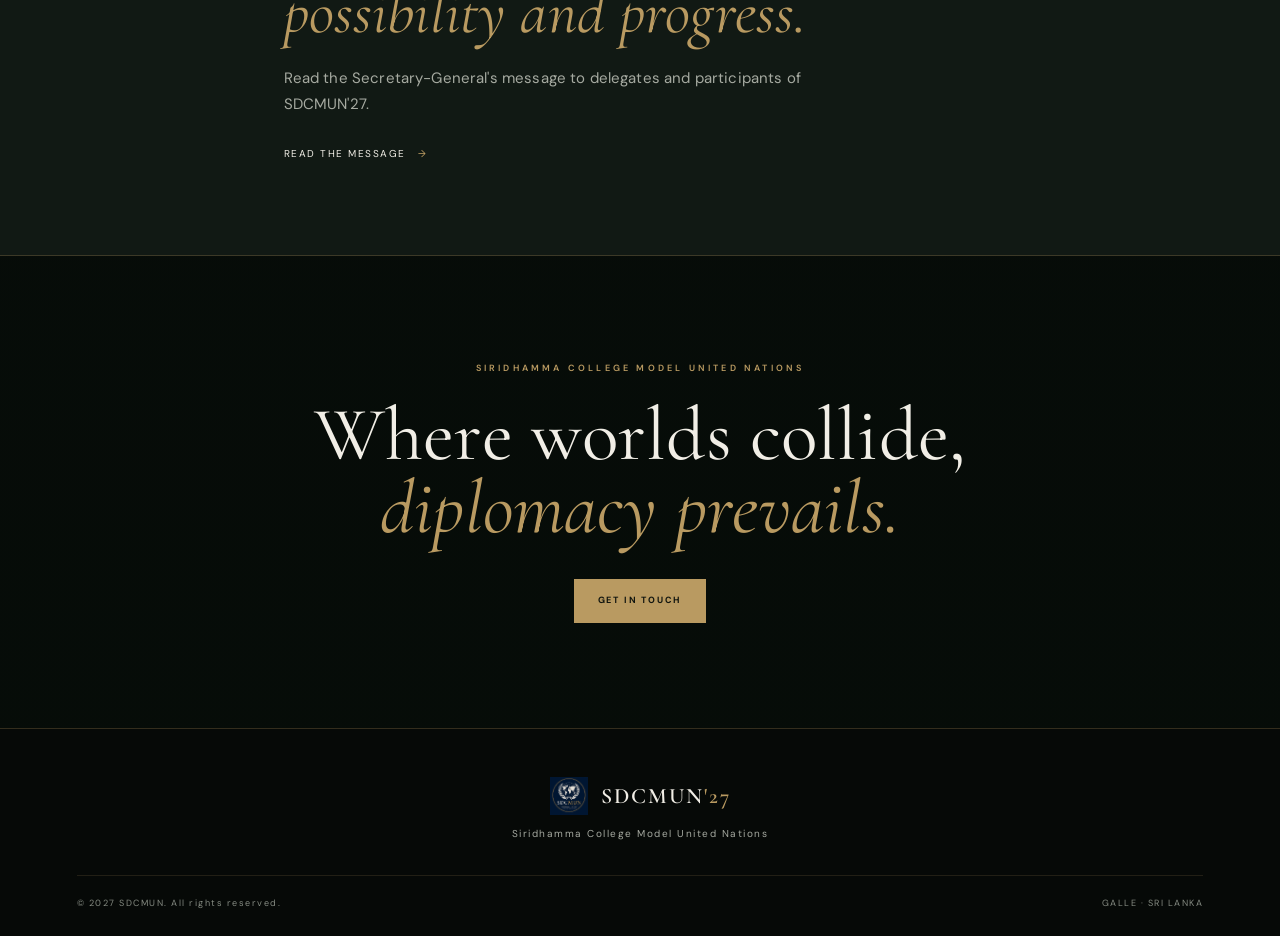
==== commit 2c4b3402: "Add files via upload" ====
--- a/index.html
+++ b/index.html
@@ -14,8 +14,8 @@
 <nav class="nav"><a class="active" href="index.html">Home</a><a href="about.html">About</a><a href="secretariat.html">Secretariat</a><a href="committees.html">Committees</a><a href="conference.html">Conference</a><a href="gallery.html">Gallery</a><a href="contact.html">Contact</a></nav></header>
 <main>
 <section class="hero"><div class="hero-shade"></div><div class="hero-content"><p class="eyebrow">SIRIDHAMMA COLLEGE MODEL UNITED NATIONS</p><h1>Diplomacy<br><em>Beyond Extinction.</em></h1><p class="hero-copy">WHERE WORLDS COLLIDE, DIPLOMACY PREVAILS.<br>A gathering of ideas, perspectives and the next generation of global leaders.</p><div class="hero-actions"><a class="button button-gold" href="about.html">Discover SDCMUN</a><a class="text-link" href="committees.html">Explore the committees <span>↗</span></a></div><div class="hero-meta"><span>SDCMUN'27</span><span class="meta-line"></span><span>GALLE, SRI LANKA</span></div></div><div class="hero-caption">WHERE WORLDS COLLIDE · DIPLOMACY PREVAILS</div></section>
-<section class="intro section-wrap"><div><p class="eyebrow">THE JURASSIC WORLD AWAITS</p><h2>Where worlds collide<br><em>and diplomacy prevails.</em></h2></div><div class="intro-text"><p>SDCMUN'27 brings delegates together to engage with pressing international issues, practise diplomacy and develop solutions through debate, negotiation and collaboration.</p><a class="arrow-link" href="about.html">Learn about the conference <span>→</span></a></div></section>
-<section class="feature-band"><div class="feature-image"></div><div class="feature-copy"><p class="eyebrow">THE JURASSIC WORLD EXPERIENCE</p><h2>Beyond the familiar.<br><em>Into a world of diplomacy.</em></h2><p>Step into the world of multilateral diplomacy. Challenge assumptions, represent perspectives and work towards meaningful resolutions.</p><a class="button button-outline" href="conference.html">Conference information</a></div></section>
+<section class="intro section-wrap"><div><p class="eyebrow">A NEW PERSPECTIVE</p><h2>Where worlds collide<br><em>and diplomacy prevails.</em></h2></div><div class="intro-text"><p>SDCMUN'27 brings delegates together to engage with pressing international issues, practise diplomacy and develop solutions through debate, negotiation and collaboration.</p><a class="arrow-link" href="about.html">Learn about the conference <span>→</span></a></div></section>
+<section class="feature-band"><div class="feature-image"></div><div class="feature-copy"><p class="eyebrow">THE EXPERIENCE</p><h2>Beyond the familiar.<br><em>Into a world of diplomacy.</em></h2><p>Step into the world of multilateral diplomacy. Challenge assumptions, represent perspectives and work towards meaningful resolutions.</p><a class="button button-outline" href="conference.html">Conference information</a></div></section>
 <section class="section-wrap committees-preview"><div class="section-heading"><div><p class="eyebrow">THE COMMITTEES</p><h2>Eight councils.<br><em>One world in motion.</em></h2></div><a class="arrow-link" href="committees.html">View all committees <span>→</span></a></div><div class="card-grid">
 <a class="committee-card" href="committee.html?c=unsc"><span class="card-index">01</span><h3>UNSC</h3><p>United Nations Security Council</p><span class="card-arrow">↗</span></a>
 <a class="committee-card" href="committee.html?c=ga1"><span class="card-index">02</span><h3>GA1</h3><p>General Assembly First Committee</p><span class="card-arrow">↗</span></a>
--- a/assets/style.css
+++ b/assets/style.css
@@ -1,15 +1,9 @@
-:root{--bg:#080e0c;--panel:#101a15;--panel2:#14221a;--gold:#c4a15d;--amber:#e0a52f;--ivory:#eee9dc;--muted:#a8aa9e;--line:rgba(196,161,93,.25);--serif:'Cormorant Garamond',Georgia,serif;--sans:'DM Sans',Arial,sans-serif}*{box-sizing:border-box}html{scroll-behavior:smooth}body{margin:0;background:var(--bg);color:var(--ivory);font-family:var(--sans);font-size:15px;line-height:1.7}a{color:inherit;text-decoration:none}.site-header{height:82px;padding:0 5.5%;display:flex;align-items:center;justify-content:space-between;background:rgba(7,13,10,.96);border-bottom:1px solid var(--line);position:sticky;top:0;z-index:20;backdrop-filter:blur(14px)}.brand,.footer-brand{display:flex;align-items:center;gap:12px;font-family:var(--serif);font-size:25px;letter-spacing:2px;font-weight:600}.brand img{width:48px;height:48px;object-fit:contain}.gold{color:var(--gold)}.nav{display:flex;gap:27px;align-items:center}.nav a{font-size:11px;text-transform:uppercase;letter-spacing:1.4px;color:#c8c8bc;transition:.2s}.nav a:hover,.nav a.active{color:var(--gold)}.menu-toggle{display:none;background:none;color:var(--ivory);border:1px solid var(--line);padding:8px 12px;font-size:20px}.hero{min-height:690px;position:relative;display:flex;align-items:center;padding:90px 10%;overflow:hidden;background:linear-gradient(90deg,rgba(4,10,7,.96) 0%,rgba(4,10,7,.82) 43%,rgba(4,10,7,.25) 100%),linear-gradient(0deg,rgba(5,11,8,.45),rgba(5,11,8,.12)),url('https://images.unsplash.com/photo-1511497584788-876760111969?auto=format&fit=crop&w=2200&q=85') center/cover}.hero:after{content:'';position:absolute;inset:18px;border:1px solid rgba(196,161,93,.18);pointer-events:none}.hero-content{position:relative;z-index:2;max-width:690px}.eyebrow{font-size:10px;letter-spacing:3px;text-transform:uppercase;color:var(--gold);font-weight:600;margin:0 0 20px}.hero h1,.page-hero h1{font-family:var(--serif);font-size:clamp(62px,8vw,112px);font-weight:400;line-height:.91;letter-spacing:-2px;margin:0 0 26px}.hero h1 em,.page-hero h1 em,h2 em{font-weight:400;color:var(--gold)}.hero-copy{max-width:470px;color:#d2d0c5;font-size:16px}.hero-actions{display:flex;align-items:center;gap:30px;margin-top:34px}.button{display:inline-flex;align-items:center;justify-content:center;padding:13px 22px;font-size:10px;text-transform:uppercase;letter-spacing:1.5px;font-weight:700;transition:.25s}.button-gold{background:var(--gold);color:#11160f}.button-gold:hover{background:#dfbd78;transform:translateY(-2px)}.button-outline{border:1px solid var(--gold);color:var(--ivory)}.button-outline:hover{background:var(--gold);color:#111}.button-disabled{background:#303830;color:#a2a59b;cursor:default}.text-link,.arrow-link{font-size:11px;letter-spacing:1px;text-transform:uppercase;color:var(--ivory)}.text-link span,.arrow-link span{color:var(--gold);margin-left:8px}.hero-meta{display:flex;align-items:center;gap:15px;margin-top:75px;font-size:9px;letter-spacing:2px;color:#c2c3b8}.meta-line{width:48px;height:1px;background:var(--gold)}.hero-caption{position:absolute;right:7%;bottom:35px;z-index:2;font-size:9px;letter-spacing:3px;color:#d0c7b1;writing-mode:vertical-rl}.section-wrap{max-width:1180px;margin:auto;padding:105px 6%}.intro{display:grid;grid-template-columns:1fr 1fr;gap:10%;align-items:center}.intro h2,.section-heading h2,.feature-copy h2,.message-strip h2,.closing-cta h2,.split-section h2,.note-box h2,.sg-message h2,.contact-layout h2{font-family:var(--serif);font-size:clamp(42px,5vw,66px);line-height:.98;font-weight:400;margin:0}.intro-text{color:var(--muted);max-width:480px}.intro-text p{margin:0 0 25px}.feature-band{display:grid;grid-template-columns:1fr 1fr;min-height:490px;background:var(--panel)}.feature-image{background:linear-gradient(0deg,rgba(5,12,8,.1),rgba(5,12,8,.1)),url('https://images.unsplash.com/photo-1448375240586-882707db888b?auto=format&fit=crop&w=1200&q=85') center/cover}.feature-copy{padding:85px 12%;align-self:center}.feature-copy p:not(.eyebrow){color:var(--muted);max-width:440px;margin:24px 0 30px}.section-heading{display:flex;justify-content:space-between;align-items:end;margin-bottom:42px}.card-grid{display:grid;grid-template-columns:repeat(4,1fr);gap:14px}.committee-card{position:relative;min-height:220px;padding:25px;background:linear-gradient(145deg,#17261c,#0e1712);border:1px solid var(--line);transition:.25s}.committee-card:hover{transform:translateY(-5px);border-color:var(--gold)}.card-index,.committee-row>span{font-size:10px;color:var(--gold);letter-spacing:2px}.committee-card h3{font-family:var(--serif);font-size:35px;font-weight:500;margin:38px 0 3px}.committee-card p{font-size:11px;color:var(--muted);margin:0;max-width:190px}.card-arrow{position:absolute;right:22px;bottom:20px;color:var(--gold)}.message-strip{padding:85px 13%;background:#111b15;display:grid;grid-template-columns:100px 1fr;gap:20px}.message-mark{font-family:var(--serif);font-size:130px;color:var(--gold);line-height:1}.message-strip h2{font-family:var(--serif);font-size:54px;font-weight:400;line-height:1}.muted{color:var(--muted)}.closing-cta{text-align:center;padding:110px 20px;background:linear-gradient(rgba(5,12,8,.8),rgba(5,12,8,.92)),url('https://images.unsplash.com/photo-1448375240586-882707db888b?auto=format&fit=crop&w=1800&q=85') center/cover}.closing-cta h2{font-family:var(--serif);font-size:68px;line-height:.95;font-weight:400;margin:0 0 30px}.footer{padding:45px 7% 22px;background:#050907;border-top:1px solid var(--line);text-align:center}.footer-brand{justify-content:center}.footer-brand img{width:43px;height:43px;object-fit:contain}.footer>p{font-size:11px;letter-spacing:1.5px;color:var(--muted)}.footer-bottom{display:flex;justify-content:space-between;border-top:1px solid rgba(255,255,255,.08);padding-top:18px;margin-top:35px;color:#777e73;font-size:9px;letter-spacing:1.5px}.page-hero{padding:115px 9% 90px;background:linear-gradient(90deg,rgba(5,12,8,.96),rgba(5,12,8,.78)),url('https://images.unsplash.com/photo-1511497584788-876760111969?auto=format&fit=crop&w=1800&q=80') center/cover;border-bottom:1px solid var(--line)}.page-hero h1{font-size:clamp(56px,7vw,88px);margin-bottom:20px}.page-hero>p:last-child{max-width:600px;color:#c0c2b7}.page-hero.compact{padding-top:90px;padding-bottom:70px}.split-section,.sg-message,.contact-layout{display:grid;grid-template-columns:1fr 1.15fr;gap:12%;align-items:start}.split-section h2,.sg-message h2,.contact-layout h2{font-size:58px}.long-copy{color:#b9bdb1}.long-copy p{margin:0 0 20px}.values-section{background:#101a14;border-top:1px solid var(--line);border-bottom:1px solid var(--line)}.value-grid{display:grid;grid-template-columns:repeat(3,1fr);gap:45px;margin-top:45px}.value-grid article{border-top:1px solid var(--gold);padding-top:20px}.value-grid span{color:var(--gold);font-size:11px;letter-spacing:2px}.value-grid h3,.topic-panel h3,.study-guide h3{font-family:var(--serif);font-size:32px;font-weight:500;margin:12px 0}.value-grid p{color:var(--muted);font-size:13px}.note-box{max-width:900px}.note-box p:last-child{max-width:680px;color:var(--muted)}.committee-list{border-top:1px solid var(--line)}.committee-row{display:grid;grid-template-columns:65px 1fr 30px;align-items:center;padding:27px 12px;border-bottom:1px solid var(--line);transition:.2s}.committee-row:hover{background:#101a14;padding-left:22px}.committee-row h2{font-family:var(--serif);font-size:29px;font-weight:500;margin:0}.committee-row p{font-size:10px;color:var(--muted);letter-spacing:1.5px;text-transform:uppercase;margin:0}.committee-row b{color:var(--gold);font-weight:400}.profile-layout{display:grid;grid-template-columns:1.1fr .9fr;gap:10%}.profile-layout h2{font-family:var(--serif);font-size:55px;font-weight:400;line-height:1;margin:0 0 25px}.topic-panel{margin-top:55px;padding:28px;background:var(--panel);border-left:2px solid var(--gold)}.topic-panel p:last-child,.study-guide p{color:var(--muted);font-size:13px}.dais-panel{background:#101a14;padding:30px;border:1px solid var(--line)}.person-placeholder{padding:25px 0;border-bottom:1px solid var(--line);display:flex;flex-direction:column}.person-placeholder span,.contact-details span{font-size:9px;letter-spacing:2px;color:var(--gold)}.person-placeholder strong{font-family:var(--serif);font-size:27px;font-weight:500}.person-placeholder small{color:var(--muted)}.study-guide{padding-top:28px}.sg-message{align-items:start}.signature{font-family:var(--serif);font-size:26px;color:var(--ivory);margin-top:35px!important}.signature span{display:block;font-family:var(--sans);font-size:10px;color:var(--gold);letter-spacing:1.5px;text-transform:uppercase}.team-grid{display:grid;grid-template-columns:repeat(3,1fr);gap:18px;margin-top:40px}.team-card{background:#0b120e;border:1px solid var(--line);padding:15px}.portrait-placeholder{height:180px;background:linear-gradient(135deg,#26392b,#101a14);display:grid;place-items:center;color:var(--gold);font-family:var(--serif);font-size:50px}.team-card h3{font-family:var(--serif);font-size:24px;font-weight:500;margin:15px 0 0}.team-card p{font-size:11px;color:var(--muted)}.info-grid{display:grid;grid-template-columns:repeat(3,1fr);gap:15px}.info-card{padding:28px;min-height:220px;background:#101a14;border:1px solid var(--line)}.info-card span{color:var(--gold);font-size:9px;letter-spacing:2px}.info-card h2{font-family:var(--serif);font-size:32px;font-weight:500;margin:30px 0 8px}.info-card p{color:var(--muted);font-size:13px}.gallery-grid{display:grid;grid-template-columns:1.2fr 1fr 1fr;grid-auto-rows:190px;gap:14px}.gallery-placeholder{background:linear-gradient(135deg,#1b3022,#0b130e);border:1px solid var(--line);padding:20px;display:flex;flex-direction:column;justify-content:space-between;color:var(--gold)}.gallery-placeholder span{font-size:10px;letter-spacing:2px}.gallery-placeholder p{color:var(--ivory);font-family:var(--serif);font-size:24px;margin:0}.gallery-placeholder.tall{grid-row:span 2}.gallery-placeholder.wide{grid-column:span 2}.contact-details{border-top:1px solid var(--line)}.contact-details div{padding:25px 0;border-bottom:1px solid var(--line);display:flex;justify-content:space-between;gap:20px}.contact-details strong{text-align:right;font-weight:500}
-@media(max-width:900px){.nav{gap:14px}.nav a{font-size:9px}.card-grid{grid-template-columns:repeat(2,1fr)}.section-wrap{padding:75px 6%}.hero{min-height:620px;padding:80px 8%}.profile-layout{gap:5%}}@media(max-width:680px){.site-header{height:70px;padding:0 5%}.brand{font-size:21px}.brand img{width:40px;height:40px}.menu-toggle{display:block}.nav{display:none;position:absolute;top:70px;left:0;right:0;background:#080e0c;padding:20px 7%;border-bottom:1px solid var(--line);flex-direction:column;align-items:flex-start;gap:18px}.nav.open{display:flex}.nav a{font-size:11px}.hero{min-height:610px;padding:70px 8%}.hero h1{font-size:65px}.hero-actions{align-items:flex-start;flex-direction:column;gap:18px}.hero-meta{margin-top:55px}.hero-caption{display:none}.intro,.feature-band,.split-section,.sg-message,.contact-layout,.profile-layout{grid-template-columns:1fr;gap:35px}.feature-image{min-height:270px}.feature-copy{padding:55px 8%}.section-heading{align-items:flex-start;flex-direction:column;gap:20px}.card-grid{grid-template-columns:1fr 1fr}.committee-card{min-height:190px;padding:18px}.committee-card h3{font-size:29px;margin-top:30px}.message-strip{padding:60px 8%;grid-template-columns:45px 1fr;gap:10px}.message-mark{font-size:75px}.message-strip h2{font-size:39px}.closing-cta h2{font-size:55px}.page-hero{padding:85px 8% 65px}.page-hero h1{font-size:58px}.value-grid,.team-grid,.info-grid{grid-template-columns:1fr}.committee-row{grid-template-columns:38px 1fr 20px;padding:22px 5px}.committee-row h2{font-size:23px}.gallery-grid{grid-template-columns:1fr 1fr;grid-auto-rows:150px}.gallery-placeholder.tall{grid-row:span 1}.gallery-placeholder.wide{grid-column:span 2}.contact-details div{flex-direction:column}.contact-details strong{text-align:left}.footer-bottom{flex-direction:column;gap:8px}}
-/* SDCMUN'27 Jurassic World-inspired expedition identity */
-.hero{background-image:linear-gradient(90deg,rgba(3,9,6,.97) 0%,rgba(3,9,6,.84) 43%,rgba(3,9,6,.30) 100%),linear-gradient(0deg,rgba(5,11,8,.55),rgba(5,11,8,.08)),url('https://images.unsplash.com/photo-1511497584788-876760111969?auto=format&fit=crop&w=2200&q=85')}
-.hero:before{content:'JURASSIC WORLD  /  SDCMUN’27';position:absolute;z-index:2;right:7%;top:48px;color:var(--amber);font-size:9px;letter-spacing:3px;border:1px solid rgba(224,165,47,.65);padding:10px 14px;background:rgba(4,12,7,.55)}
-.eyebrow{color:var(--amber)}
-.button-gold{background:var(--amber)}
-.committee-card{background:linear-gradient(145deg,rgba(25,43,29,.96),rgba(7,17,11,.98)),url('https://images.unsplash.com/photo-1511497584788-876760111969?auto=format&fit=crop&w=600&q=60') center/cover}
-.page-hero{position:relative;background-image:linear-gradient(90deg,rgba(4,11,7,.96),rgba(4,11,7,.82)),url('https://images.unsplash.com/photo-1448375240586-882707db888b?auto=format&fit=crop&w=1800&q=85')}
-.page-hero:after{content:'JURASSIC WORLD THEME  •  DIPLOMACY BEYOND EXTINCTION';display:inline-block;margin-top:22px;padding:8px 13px;border:1px solid rgba(224,165,47,.55);color:var(--amber);font-size:9px;letter-spacing:2px}
-.hero h1 em{color:var(--amber)}
-.hero-copy{max-width:540px}
-.hero-copy:before{content:'WHERE WORLDS COLLIDE, DIPLOMACY PREVAILS.';display:block;color:var(--amber);font-size:11px;font-weight:700;letter-spacing:1.7px;margin-bottom:14px}
-.hero-copy{font-size:15px}
-@media(max-width:680px){.hero:before{top:28px;right:8%;font-size:8px;padding:7px 9px}.page-hero:after{font-size:8px;letter-spacing:1px}}
+/* Editorial cinematic redesign — November 2026 */
+:root{--bg:#080b09;--panel:#101713;--panel2:#17221b;--gold:#b99a61;--amber:#c9a66a;--ivory:#f1eee6;--muted:#a6aaa1;--line:rgba(201,166,106,.23);--serif:'Cormorant Garamond',Georgia,serif;--sans:'DM Sans',Arial,sans-serif}
+*{box-sizing:border-box}html{scroll-behavior:smooth;scroll-padding-top:90px}body{margin:0;background:var(--bg);color:var(--ivory);font-family:var(--sans);font-size:15px;line-height:1.75;letter-spacing:.01em}a{color:inherit;text-decoration:none}::selection{background:var(--gold);color:#10130f}
+.site-header{height:84px;padding:0 6%;display:flex;align-items:center;justify-content:space-between;background:rgba(7,11,9,.91);border-bottom:1px solid rgba(201,166,106,.17);position:sticky;top:0;z-index:50;backdrop-filter:blur(18px)}.brand,.footer-brand{display:flex;align-items:center;gap:13px;font-family:var(--serif);font-size:25px;letter-spacing:2px;font-weight:600}.brand img{width:45px;height:45px;object-fit:contain}.gold{color:var(--gold)}.nav{display:flex;gap:clamp(14px,2vw,29px);align-items:center}.nav a{font-size:10px;text-transform:uppercase;letter-spacing:1.7px;color:#c5c7bf;transition:color .25s}.nav a:hover,.nav a.active{color:var(--gold)}.menu-toggle{display:none;background:transparent;color:var(--ivory);border:1px solid var(--line);padding:8px 12px;font-size:19px}
+.hero{min-height:min(790px,calc(100vh - 84px));position:relative;display:flex;align-items:center;padding:105px 10.5%;overflow:hidden;background:linear-gradient(90deg,rgba(3,8,6,.96) 0%,rgba(3,8,6,.79) 38%,rgba(3,8,6,.18) 100%),linear-gradient(0deg,rgba(3,8,6,.52),transparent 42%),url('https://images.unsplash.com/photo-1511497584788-876760111969?auto=format&fit=crop&w=2400&q=90') center 48%/cover}.hero:before{content:'';position:absolute;inset:22px;border:1px solid rgba(201,166,106,.22);pointer-events:none}.hero:after{content:'01  /  GALLE, SRI LANKA';position:absolute;right:6.5%;bottom:42px;color:rgba(241,238,230,.7);font-size:9px;letter-spacing:3px;writing-mode:vertical-rl}.hero-content{position:relative;z-index:2;max-width:760px}.eyebrow{font-size:9px;letter-spacing:3.2px;text-transform:uppercase;color:var(--gold);font-weight:600;margin:0 0 22px}.hero h1,.page-hero h1{font-family:var(--serif);font-size:clamp(68px,9.1vw,126px);font-weight:400;line-height:.82;letter-spacing:-3px;margin:0 0 32px}.hero h1 em,.page-hero h1 em,h2 em{font-weight:400;color:var(--gold)}.hero-copy{max-width:500px;color:#d1d0c8;font-size:15px;line-height:1.9;letter-spacing:.05em}.hero-copy:before{content:none}.hero-actions{display:flex;align-items:center;gap:34px;margin-top:38px}.button{display:inline-flex;align-items:center;justify-content:center;padding:14px 24px;font-size:9px;text-transform:uppercase;letter-spacing:1.8px;font-weight:700;transition:all .25s}.button-gold{background:var(--gold);color:#11150f}.button-gold:hover{background:#d3b77e;transform:translateY(-3px)}.button-outline{border:1px solid var(--gold);color:var(--ivory)}.button-outline:hover{background:var(--gold);color:#111}.button-disabled{background:#303830;color:#a2a59b;cursor:default}.text-link,.arrow-link{font-size:10px;letter-spacing:1.5px;text-transform:uppercase;color:var(--ivory)}.text-link span,.arrow-link span{color:var(--gold);margin-left:8px}.hero-meta{display:flex;align-items:center;gap:15px;margin-top:78px;font-size:9px;letter-spacing:2.4px;color:#c2c3b8}.meta-line{width:48px;height:1px;background:var(--gold)}.hero-caption{position:absolute;left:10.5%;bottom:37px;z-index:2;font-size:8px;letter-spacing:3px;color:#d0c7b1}
+.section-wrap{max-width:1240px;margin:auto;padding:112px 6%}.intro{display:grid;grid-template-columns:1fr 1fr;gap:10%;align-items:center}.intro h2,.section-heading h2,.feature-copy h2,.message-strip h2,.closing-cta h2,.split-section h2,.note-box h2,.sg-message h2,.contact-layout h2{font-family:var(--serif);font-size:clamp(46px,5.5vw,72px);line-height:.96;font-weight:400;margin:0}.intro-text{color:var(--muted);max-width:470px;font-size:14px}.intro-text p{margin:0 0 26px}.feature-band{display:grid;grid-template-columns:1.1fr .9fr;min-height:550px;background:#111914}.feature-image{min-height:480px;background:linear-gradient(0deg,rgba(5,12,8,.08),rgba(5,12,8,.08)),url('https://images.unsplash.com/photo-1448375240586-882707db888b?auto=format&fit=crop&w=1600&q=90') center/cover}.feature-copy{padding:90px 12%;align-self:center}.feature-copy p:not(.eyebrow){color:var(--muted);max-width:440px;margin:26px 0 34px;font-size:14px}.section-heading{display:flex;justify-content:space-between;align-items:end;margin-bottom:45px}.card-grid{display:grid;grid-template-columns:repeat(4,1fr);gap:13px}.committee-card{position:relative;min-height:230px;padding:27px 25px;background:linear-gradient(145deg,#18221b,#0d1410);border:1px solid rgba(201,166,106,.17);transition:transform .3s,border-color .3s,background .3s;overflow:hidden}.committee-card:after{content:'';position:absolute;width:130px;height:130px;border:1px solid rgba(201,166,106,.1);border-radius:50%;right:-65px;bottom:-70px;transition:.4s}.committee-card:hover{transform:translateY(-6px);border-color:var(--gold);background:linear-gradient(145deg,#202d23,#101812)}.committee-card:hover:after{transform:scale(1.5)}.card-index{font-size:9px;color:var(--gold);letter-spacing:2px}.committee-card h3{font-family:var(--serif);font-size:36px;font-weight:500;margin:36px 0 2px;letter-spacing:.5px}.committee-card p{font-size:10px;line-height:1.6;color:var(--muted);max-width:170px}.card-arrow{position:absolute;right:23px;top:22px;color:var(--gold)}.message-strip{display:grid;grid-template-columns:100px 1fr;gap:30px;padding:90px 12%;background:#111914;border-top:1px solid var(--line);border-bottom:1px solid var(--line)}.message-mark{font-family:var(--serif);font-size:110px;color:var(--gold);line-height:.8}.message-strip h2{font-size:clamp(42px,5vw,62px)}.muted{color:var(--muted)}.message-strip .muted{max-width:520px;margin:22px 0}.closing-cta{text-align:center;padding:105px 20px;background:linear-gradient(rgba(6,12,8,.83),rgba(6,12,8,.92)),url('https://images.unsplash.com/photo-1511497584788-876760111969?auto=format&fit=crop&w=2000&q=85') center/cover}.closing-cta h2{font-size:clamp(48px,6vw,76px);margin:0 0 34px}.footer{padding:48px 6% 25px;background:#060907;border-top:1px solid var(--line);text-align:center}.footer-brand{justify-content:center;font-size:22px}.footer-brand img{width:38px;height:38px;object-fit:contain}.footer>p{font-size:10px;letter-spacing:1.5px;color:var(--muted)}.footer-bottom{display:flex;justify-content:space-between;border-top:1px solid rgba(201,166,106,.14);padding-top:20px;margin-top:32px;font-size:9px;letter-spacing:1.5px;color:#858b82}
+.page-hero{position:relative;overflow:hidden;padding:118px 10.5% 94px;background:linear-gradient(90deg,rgba(4,10,7,.96),rgba(4,10,7,.72)),url('https://images.unsplash.com/photo-1448375240586-882707db888b?auto=format&fit=crop&w=2000&q=90') center 46%/cover;border-bottom:1px solid var(--line)}.page-hero:after{content:'DIPLOMACY  /  BEYOND EXTINCTION';display:block;margin-top:30px;color:rgba(201,166,106,.75);font-size:8px;letter-spacing:3px}.page-hero h1{font-size:clamp(58px,7vw,94px);margin-bottom:22px}.page-hero>p:last-of-type{color:#c0c4bb;max-width:560px}.page-hero.compact{padding-top:85px;padding-bottom:68px}.split-section{display:grid;grid-template-columns:.85fr 1.15fr;gap:12%;align-items:start}.long-copy{color:var(--muted);font-size:14px}.long-copy p:first-child{margin-top:0}.values-section{background:#101713;border-top:1px solid rgba(201,166,106,.12);border-bottom:1px solid rgba(201,166,106,.12)}.value-grid{display:grid;grid-template-columns:repeat(3,1fr);gap:45px;margin-top:35px}.value-grid article{border-top:1px solid var(--line);padding-top:23px}.value-grid article span{font-size:9px;color:var(--gold);letter-spacing:2px}.value-grid h3{font-family:var(--serif);font-size:34px;font-weight:500;margin:16px 0 4px}.value-grid p{font-size:13px;color:var(--muted);max-width:290px}.note-box{max-width:1000px}.note-box>p:last-child{color:var(--muted);max-width:850px;font-size:14px}.committee-list{border-top:1px solid var(--line)}.committee-row{display:grid;grid-template-columns:65px 1fr 30px;align-items:center;padding:28px 12px;border-bottom:1px solid var(--line);transition:.2s}.committee-row:hover{background:#101a14;padding-left:22px}.committee-row h2{font-family:var(--serif);font-size:32px;font-weight:500;margin:0}.committee-row p{font-size:10px;color:var(--muted);letter-spacing:1.5px;text-transform:uppercase;margin:0}.committee-row b{color:var(--gold);font-weight:400}.profile-layout{display:grid;grid-template-columns:1.1fr .9fr;gap:10%}.profile-layout h2{font-family:var(--serif);font-size:55px;font-weight:400;line-height:1;margin:0 0 25px}.topic-panel{margin-top:55px;padding:28px;background:var(--panel);border-left:2px solid var(--gold)}.topic-panel p:last-child,.study-guide p{color:var(--muted);font-size:13px}.dais-panel{background:#101a14;padding:30px;border:1px solid var(--line)}.person-placeholder{padding:25px 0;border-bottom:1px solid var(--line);display:flex;flex-direction:column}.person-placeholder span,.contact-details span{font-size:9px;letter-spacing:2px;color:var(--gold)}.person-placeholder strong{font-family:var(--serif);font-size:27px;font-weight:500}.person-placeholder small{color:var(--muted)}.study-guide{padding-top:28px}.sg-message{align-items:start}.signature{font-family:var(--serif);font-size:26px;color:var(--ivory);margin-top:35px!important}.signature span{display:block;font-family:var(--sans);font-size:10px;color:var(--gold);letter-spacing:1.5px;text-transform:uppercase}.team-grid{display:grid;grid-template-columns:repeat(3,1fr);gap:18px;margin-top:40px}.team-card{background:#0b120e;border:1px solid var(--line);padding:15px}.portrait-placeholder{height:180px;background:linear-gradient(135deg,#26392b,#101a14);display:grid;place-items:center;color:var(--gold);font-family:var(--serif);font-size:50px}.team-card h3{font-family:var(--serif);font-size:24px;font-weight:500;margin:15px 0 0}.team-card p{font-size:11px;color:var(--muted)}.info-grid{display:grid;grid-template-columns:repeat(3,1fr);gap:15px}.info-card{padding:30px;min-height:220px;background:#101a14;border:1px solid var(--line)}.info-card span{color:var(--gold);font-size:9px;letter-spacing:2px}.info-card h2{font-family:var(--serif);font-size:32px;font-weight:500;margin:30px 0 8px}.info-card p{color:var(--muted);font-size:13px}.gallery-grid{display:grid;grid-template-columns:1.2fr 1fr 1fr;grid-auto-rows:210px;gap:14px}.gallery-placeholder{background:linear-gradient(135deg,#1b3022,#0b130e);border:1px solid var(--line);padding:20px;display:flex;flex-direction:column;justify-content:space-between;color:var(--gold)}.gallery-placeholder span{font-size:10px;letter-spacing:2px}.gallery-placeholder p{color:var(--ivory);font-family:var(--serif);font-size:24px;margin:0}.gallery-placeholder.tall{grid-row:span 2}.gallery-placeholder.wide{grid-column:span 2}.contact-details{border-top:1px solid var(--line)}.contact-details div{padding:25px 0;border-bottom:1px solid var(--line);display:flex;justify-content:space-between;gap:20px}.contact-details strong{text-align:right;font-weight:500}
+@media(max-width:900px){.nav{gap:13px}.nav a{font-size:9px}.card-grid{grid-template-columns:repeat(2,1fr)}.section-wrap{padding:80px 6%}.hero{min-height:650px;padding:80px 8%}.profile-layout{gap:5%}}
+@media(max-width:680px){.site-header{height:70px;padding:0 5%}.brand{font-size:21px}.brand img{width:39px;height:39px}.menu-toggle{display:block}.nav{display:none;position:absolute;top:70px;left:0;right:0;background:rgba(7,11,9,.98);padding:22px 7%;border-bottom:1px solid var(--line);flex-direction:column;align-items:flex-start;gap:18px}.nav.open{display:flex}.nav a{font-size:11px}.hero{min-height:650px;padding:75px 8%;background-position:58% center}.hero:before{inset:12px}.hero:after{display:none}.hero h1{font-size:clamp(58px,16vw,78px);letter-spacing:-1.5px}.hero-actions{align-items:flex-start;flex-direction:column;gap:19px}.hero-meta{margin-top:55px}.hero-caption{display:none}.intro,.feature-band,.split-section,.sg-message,.contact-layout,.profile-layout{grid-template-columns:1fr;gap:35px}.feature-image{min-height:280px}.feature-copy{padding:58px 8%}.section-heading{align-items:flex-start;flex-direction:column;gap:20px}.card-grid{grid-template-columns:1fr 1fr}.committee-card{min-height:190px;padding:18px}.committee-card h3{font-size:29px;margin-top:30px}.message-strip{padding:60px 8%;grid-template-columns:45px 1fr;gap:10px}.message-mark{font-size:75px}.message-strip h2{font-size:39px}.closing-cta h2{font-size:55px}.page-hero{padding:85px 8% 65px}.page-hero h1{font-size:58px}.value-grid,.team-grid,.info-grid{grid-template-columns:1fr}.committee-row{grid-template-columns:38px 1fr 20px;padding:22px 5px}.committee-row h2{font-size:23px}.gallery-grid{grid-template-columns:1fr 1fr;grid-auto-rows:150px}.gallery-placeholder.tall{grid-row:span 1}.gallery-placeholder.wide{grid-column:span 2}.contact-details div{flex-direction:column}.contact-details strong{text-align:left}.footer-bottom{flex-direction:column;gap:8px}.section-wrap{padding:72px 7%}}
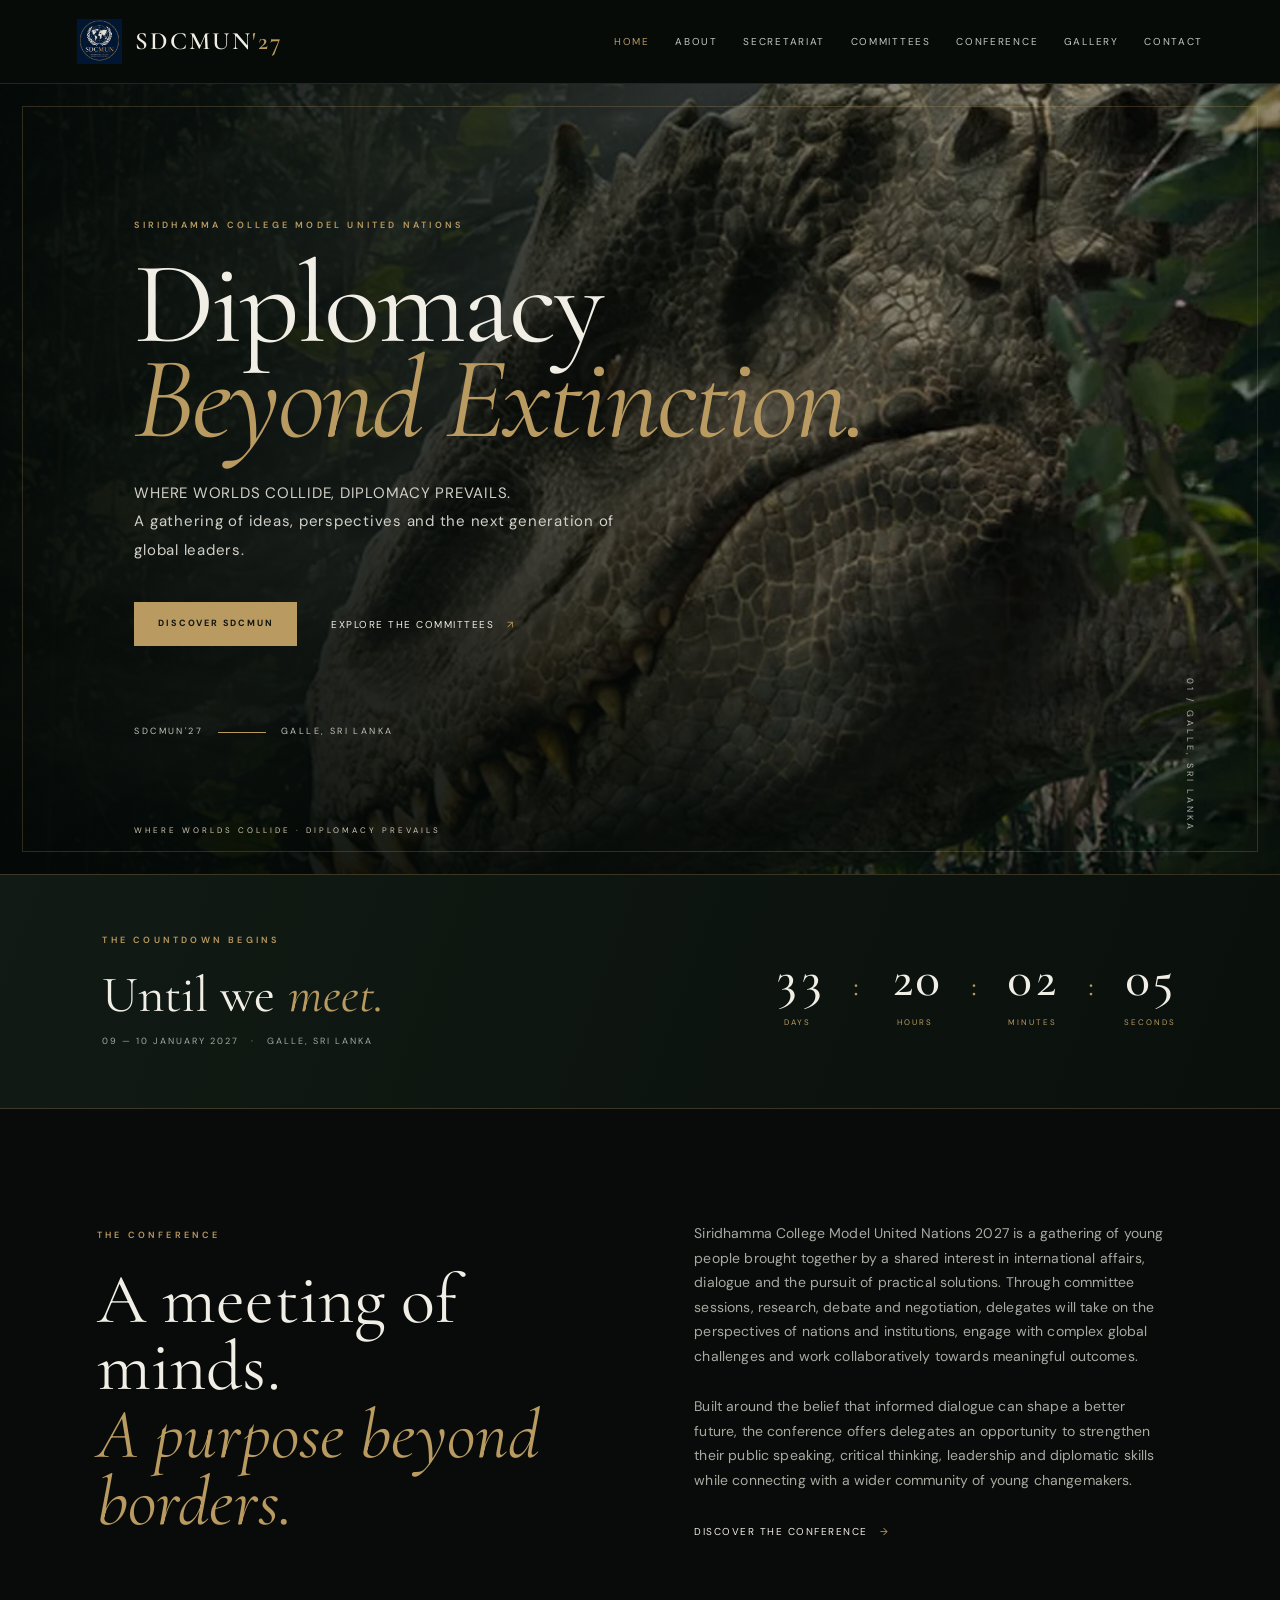
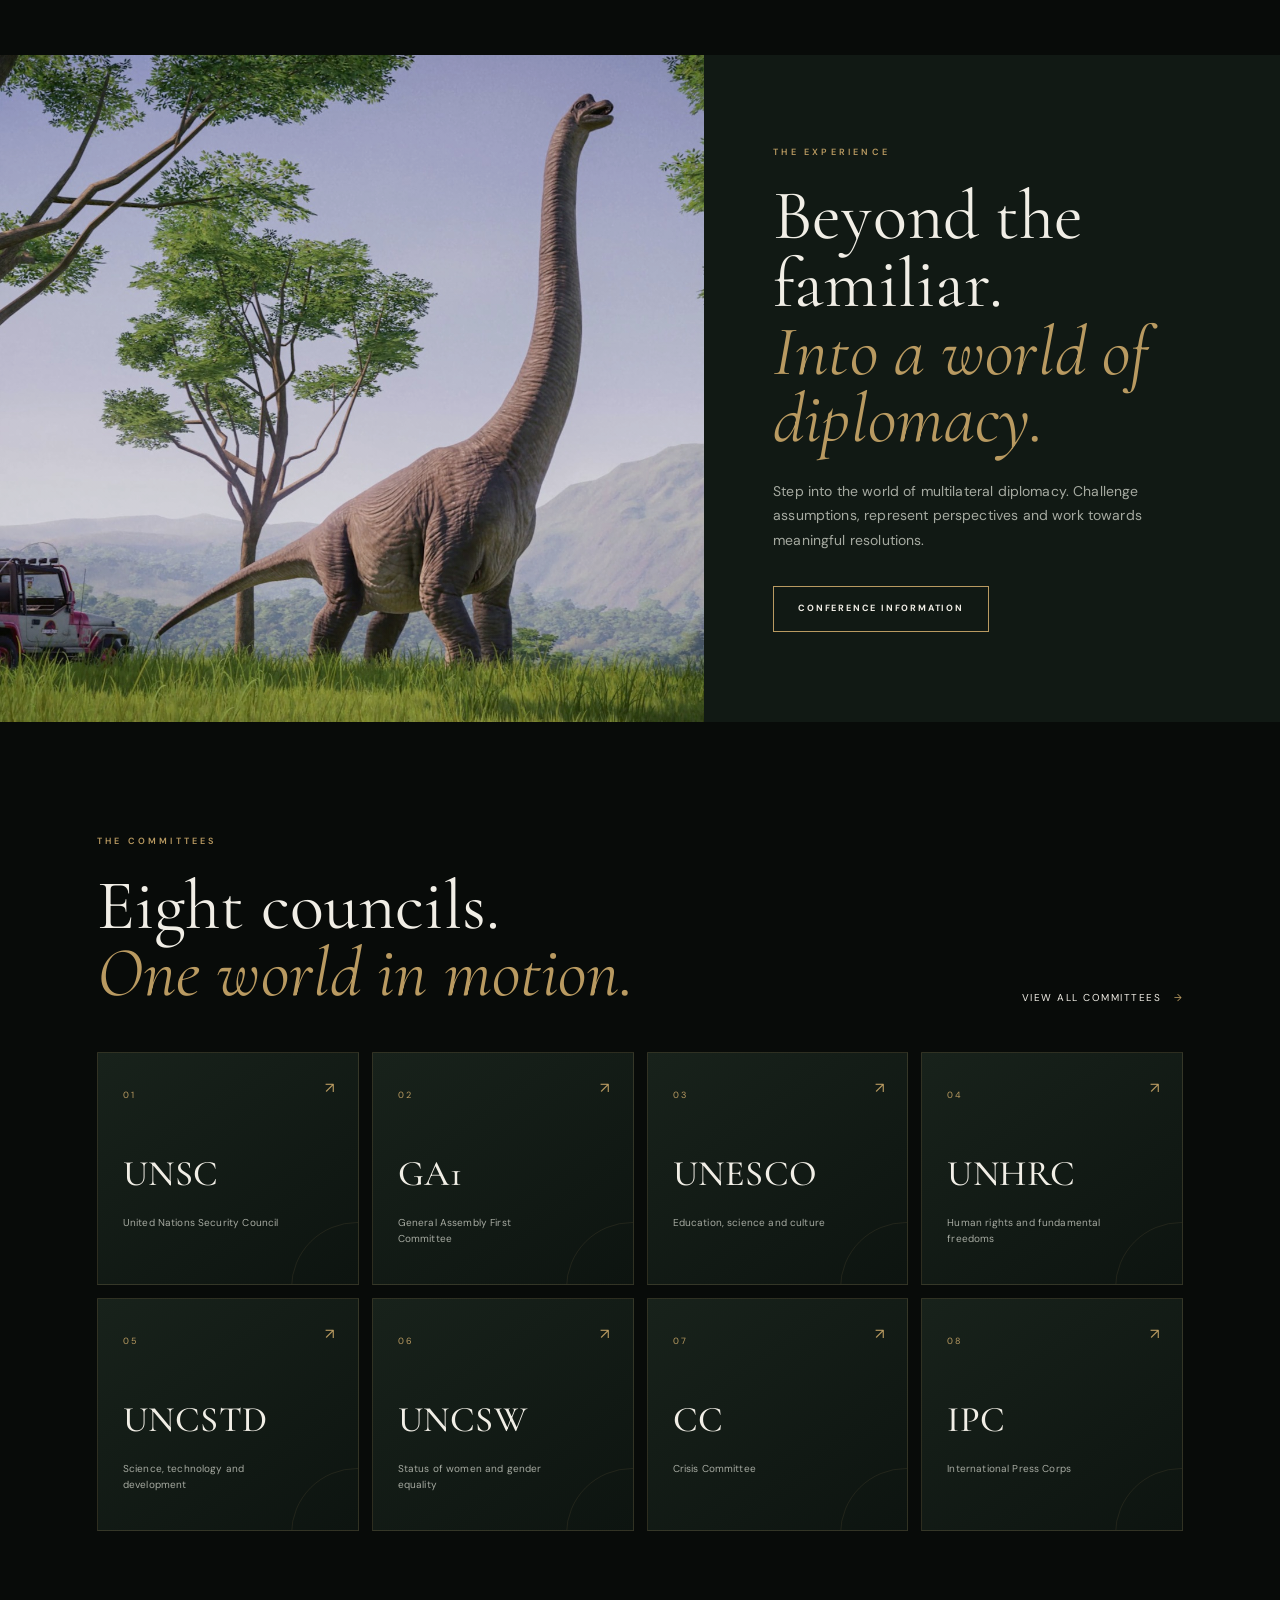
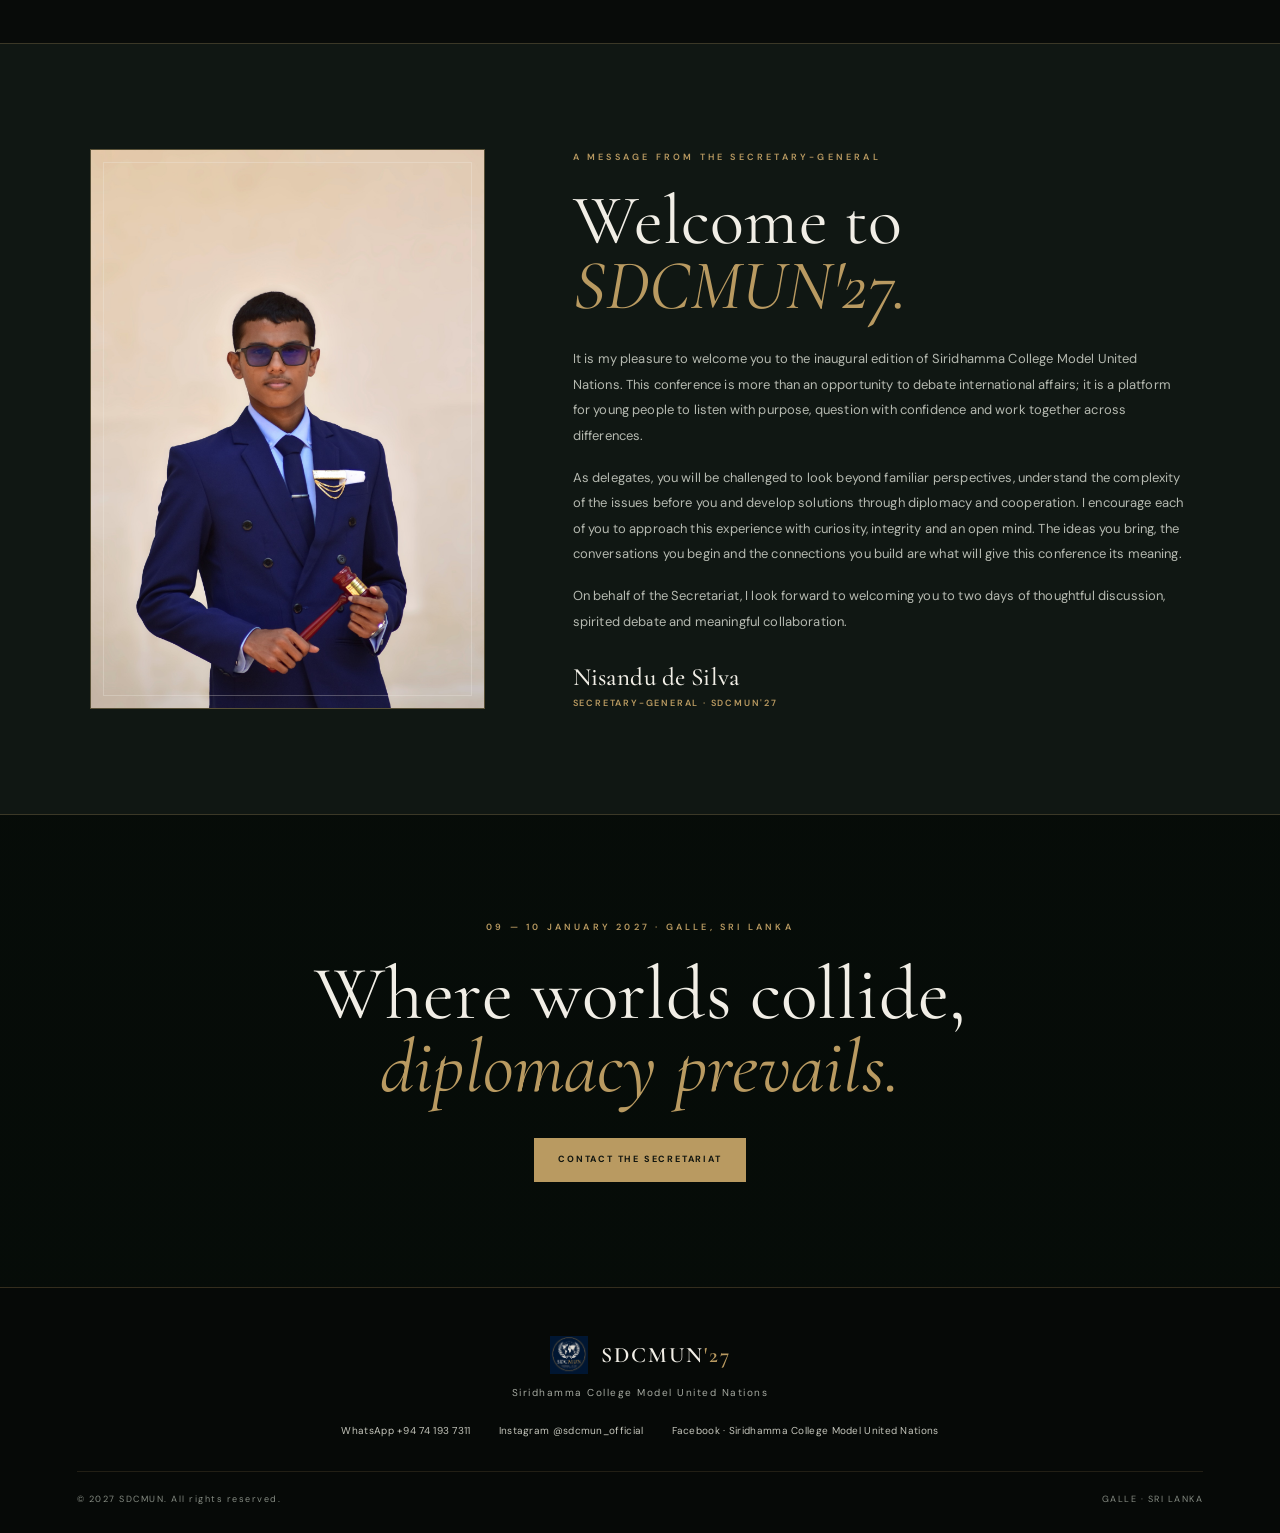
==== commit 88773d2a: "Add files via upload" ====
--- a/index.html
+++ b/index.html
@@ -14,7 +14,15 @@
 <nav class="nav"><a class="active" href="index.html">Home</a><a href="about.html">About</a><a href="secretariat.html">Secretariat</a><a href="committees.html">Committees</a><a href="conference.html">Conference</a><a href="gallery.html">Gallery</a><a href="contact.html">Contact</a></nav></header>
 <main>
 <section class="hero"><div class="hero-shade"></div><div class="hero-content"><p class="eyebrow">SIRIDHAMMA COLLEGE MODEL UNITED NATIONS</p><h1>Diplomacy<br><em>Beyond Extinction.</em></h1><p class="hero-copy">WHERE WORLDS COLLIDE, DIPLOMACY PREVAILS.<br>A gathering of ideas, perspectives and the next generation of global leaders.</p><div class="hero-actions"><a class="button button-gold" href="about.html">Discover SDCMUN</a><a class="text-link" href="committees.html">Explore the committees <span>↗</span></a></div><div class="hero-meta"><span>SDCMUN'27</span><span class="meta-line"></span><span>GALLE, SRI LANKA</span></div></div><div class="hero-caption">WHERE WORLDS COLLIDE · DIPLOMACY PREVAILS</div></section>
-<section class="intro section-wrap"><div><p class="eyebrow">A NEW PERSPECTIVE</p><h2>Where worlds collide<br><em>and diplomacy prevails.</em></h2></div><div class="intro-text"><p>SDCMUN'27 brings delegates together to engage with pressing international issues, practise diplomacy and develop solutions through debate, negotiation and collaboration.</p><a class="arrow-link" href="about.html">Learn about the conference <span>→</span></a></div></section>
+<section class="countdown-section">
+<div class="countdown-inner"><div><p class="eyebrow">THE COUNTDOWN BEGINS</p><h2>Until we <em>meet.</em></h2><p class="countdown-date">09 — 10 JANUARY 2027 &nbsp; · &nbsp; GALLE, SRI LANKA</p></div>
+<div class="countdown" aria-label="Countdown to the opening of the conference">
+<div><strong id="count-days">--</strong><span>DAYS</span></div><i>:</i><div><strong id="count-hours">--</strong><span>HOURS</span></div><i>:</i><div><strong id="count-minutes">--</strong><span>MINUTES</span></div><i>:</i><div><strong id="count-seconds">--</strong><span>SECONDS</span></div>
+</div></div></section>
+<section class="intro section-wrap" id="about-conference">
+<div><p class="eyebrow">THE CONFERENCE</p><h2>A meeting of minds.<br><em>A purpose beyond borders.</em></h2></div>
+<div class="intro-text"><p>Siridhamma College Model United Nations 2027 is a gathering of young people brought together by a shared interest in international affairs, dialogue and the pursuit of practical solutions. Through committee sessions, research, debate and negotiation, delegates will take on the perspectives of nations and institutions, engage with complex global challenges and work collaboratively towards meaningful outcomes.</p><p>Built around the belief that informed dialogue can shape a better future, the conference offers delegates an opportunity to strengthen their public speaking, critical thinking, leadership and diplomatic skills while connecting with a wider community of young changemakers.</p><a class="arrow-link" href="about.html">Discover the conference <span>→</span></a></div>
+</section>
 <section class="feature-band"><div class="feature-image"></div><div class="feature-copy"><p class="eyebrow">THE EXPERIENCE</p><h2>Beyond the familiar.<br><em>Into a world of diplomacy.</em></h2><p>Step into the world of multilateral diplomacy. Challenge assumptions, represent perspectives and work towards meaningful resolutions.</p><a class="button button-outline" href="conference.html">Conference information</a></div></section>
 <section class="section-wrap committees-preview"><div class="section-heading"><div><p class="eyebrow">THE COMMITTEES</p><h2>Eight councils.<br><em>One world in motion.</em></h2></div><a class="arrow-link" href="committees.html">View all committees <span>→</span></a></div><div class="card-grid">
 <a class="committee-card" href="committee.html?c=unsc"><span class="card-index">01</span><h3>UNSC</h3><p>United Nations Security Council</p><span class="card-arrow">↗</span></a>
@@ -26,8 +34,17 @@
 <a class="committee-card" href="committee.html?c=cc"><span class="card-index">07</span><h3>CC</h3><p>Crisis Committee</p><span class="card-arrow">↗</span></a>
 <a class="committee-card" href="committee.html?c=ipc"><span class="card-index">08</span><h3>IPC</h3><p>International Press Corps</p><span class="card-arrow">↗</span></a>
 </div></section>
-<section class="message-strip"><div class="message-mark">“</div><div><p class="eyebrow">FROM THE SECRETARY-GENERAL</p><h2>A message of purpose,<br><em>possibility and progress.</em></h2><p class="muted">Read the Secretary-General's message to delegates and participants of SDCMUN'27.</p><a class="arrow-link" href="secretariat.html">Read the message <span>→</span></a></div></section>
-<section class="closing-cta"><p class="eyebrow">SIRIDHAMMA COLLEGE MODEL UNITED NATIONS</p><h2>Where worlds collide,<br><em>diplomacy prevails.</em></h2><a class="button button-gold" href="contact.html">Get in touch</a></section>
+<section class="sg-home-message">
+<div class="sg-photo-wrap"><img src="assets/secretary-general.jpg" alt="Nisandu de Silva, Secretary-General"></div>
+<div class="sg-home-copy"><p class="eyebrow">A MESSAGE FROM THE SECRETARY-GENERAL</p><h2>Welcome to<br><em>SDCMUN'27.</em></h2>
+<p>It is my pleasure to welcome you to the inaugural edition of Siridhamma College Model United Nations. This conference is more than an opportunity to debate international affairs; it is a platform for young people to listen with purpose, question with confidence and work together across differences.</p>
+<p>As delegates, you will be challenged to look beyond familiar perspectives, understand the complexity of the issues before you and develop solutions through diplomacy and cooperation. I encourage each of you to approach this experience with curiosity, integrity and an open mind. The ideas you bring, the conversations you begin and the connections you build are what will give this conference its meaning.</p>
+<p>On behalf of the Secretariat, I look forward to welcoming you to two days of thoughtful discussion, spirited debate and meaningful collaboration.</p>
+<p class="sg-signature">Nisandu de Silva <span>Secretary-General · SDCMUN'27</span></p>
+</div></section>
+<section class="closing-cta"><p class="eyebrow">09 — 10 JANUARY 2027 · GALLE, SRI LANKA</p><h2>Where worlds collide,<br><em>diplomacy prevails.</em></h2><a class="button button-gold" href="contact.html">Contact the Secretariat</a></section>
 </main>
-<footer class="footer"><div class="footer-brand"><img src="assets/sdcmun-logo.png" alt=""><span>SDCMUN<span class="gold">'27</span></span></div><p>Siridhamma College Model United Nations</p><div class="footer-bottom"><span>© 2027 SDCMUN. All rights reserved.</span><span>GALLE · SRI LANKA</span></div></footer>
-<script src="assets/site.js"></script></body></html>+<footer class="footer"><div class="footer-brand"><img src="assets/sdcmun-logo.png" alt=""><span>SDCMUN<span class="gold">'27</span></span></div><p>Siridhamma College Model United Nations</p><div class="footer-contact"><a href="https://wa.me/94741937311">WhatsApp +94 74 193 7311</a><a href="https://instagram.com/sdcmun_official">Instagram @sdcmun_official</a><a href="https://www.facebook.com/search/top?q=Siridhamma%20College%20Model%20United%20Nations">Facebook · Siridhamma College Model United Nations</a></div><div class="footer-bottom"><span>© 2027 SDCMUN. All rights reserved.</span><span>GALLE · SRI LANKA</span></div></footer>
+<script>
+(function(){const target=new Date('2027-01-09T08:00:00+05:30').getTime();function tick(){let diff=Math.max(0,target-Date.now());const d=Math.floor(diff/86400000);diff%=86400000;const h=Math.floor(diff/3600000);diff%=3600000;const m=Math.floor(diff/60000);diff%=60000;const s=Math.floor(diff/1000);[['count-days',d],['count-hours',h],['count-minutes',m],['count-seconds',s]].forEach(([id,v])=>{const el=document.getElementById(id);if(el)el.textContent=String(v).padStart(2,'0')});}tick();setInterval(tick,1000)})();
+</script><script src="assets/site.js"></script></body></html>
--- a/assets/style.css
+++ b/assets/style.css
@@ -2,8 +2,102 @@
 :root{--bg:#080b09;--panel:#101713;--panel2:#17221b;--gold:#b99a61;--amber:#c9a66a;--ivory:#f1eee6;--muted:#a6aaa1;--line:rgba(201,166,106,.23);--serif:'Cormorant Garamond',Georgia,serif;--sans:'DM Sans',Arial,sans-serif}
 *{box-sizing:border-box}html{scroll-behavior:smooth;scroll-padding-top:90px}body{margin:0;background:var(--bg);color:var(--ivory);font-family:var(--sans);font-size:15px;line-height:1.75;letter-spacing:.01em}a{color:inherit;text-decoration:none}::selection{background:var(--gold);color:#10130f}
 .site-header{height:84px;padding:0 6%;display:flex;align-items:center;justify-content:space-between;background:rgba(7,11,9,.91);border-bottom:1px solid rgba(201,166,106,.17);position:sticky;top:0;z-index:50;backdrop-filter:blur(18px)}.brand,.footer-brand{display:flex;align-items:center;gap:13px;font-family:var(--serif);font-size:25px;letter-spacing:2px;font-weight:600}.brand img{width:45px;height:45px;object-fit:contain}.gold{color:var(--gold)}.nav{display:flex;gap:clamp(14px,2vw,29px);align-items:center}.nav a{font-size:10px;text-transform:uppercase;letter-spacing:1.7px;color:#c5c7bf;transition:color .25s}.nav a:hover,.nav a.active{color:var(--gold)}.menu-toggle{display:none;background:transparent;color:var(--ivory);border:1px solid var(--line);padding:8px 12px;font-size:19px}
-.hero{min-height:min(790px,calc(100vh - 84px));position:relative;display:flex;align-items:center;padding:105px 10.5%;overflow:hidden;background:linear-gradient(90deg,rgba(3,8,6,.96) 0%,rgba(3,8,6,.79) 38%,rgba(3,8,6,.18) 100%),linear-gradient(0deg,rgba(3,8,6,.52),transparent 42%),url('https://images.unsplash.com/photo-1511497584788-876760111969?auto=format&fit=crop&w=2400&q=90') center 48%/cover}.hero:before{content:'';position:absolute;inset:22px;border:1px solid rgba(201,166,106,.22);pointer-events:none}.hero:after{content:'01  /  GALLE, SRI LANKA';position:absolute;right:6.5%;bottom:42px;color:rgba(241,238,230,.7);font-size:9px;letter-spacing:3px;writing-mode:vertical-rl}.hero-content{position:relative;z-index:2;max-width:760px}.eyebrow{font-size:9px;letter-spacing:3.2px;text-transform:uppercase;color:var(--gold);font-weight:600;margin:0 0 22px}.hero h1,.page-hero h1{font-family:var(--serif);font-size:clamp(68px,9.1vw,126px);font-weight:400;line-height:.82;letter-spacing:-3px;margin:0 0 32px}.hero h1 em,.page-hero h1 em,h2 em{font-weight:400;color:var(--gold)}.hero-copy{max-width:500px;color:#d1d0c8;font-size:15px;line-height:1.9;letter-spacing:.05em}.hero-copy:before{content:none}.hero-actions{display:flex;align-items:center;gap:34px;margin-top:38px}.button{display:inline-flex;align-items:center;justify-content:center;padding:14px 24px;font-size:9px;text-transform:uppercase;letter-spacing:1.8px;font-weight:700;transition:all .25s}.button-gold{background:var(--gold);color:#11150f}.button-gold:hover{background:#d3b77e;transform:translateY(-3px)}.button-outline{border:1px solid var(--gold);color:var(--ivory)}.button-outline:hover{background:var(--gold);color:#111}.button-disabled{background:#303830;color:#a2a59b;cursor:default}.text-link,.arrow-link{font-size:10px;letter-spacing:1.5px;text-transform:uppercase;color:var(--ivory)}.text-link span,.arrow-link span{color:var(--gold);margin-left:8px}.hero-meta{display:flex;align-items:center;gap:15px;margin-top:78px;font-size:9px;letter-spacing:2.4px;color:#c2c3b8}.meta-line{width:48px;height:1px;background:var(--gold)}.hero-caption{position:absolute;left:10.5%;bottom:37px;z-index:2;font-size:8px;letter-spacing:3px;color:#d0c7b1}
-.section-wrap{max-width:1240px;margin:auto;padding:112px 6%}.intro{display:grid;grid-template-columns:1fr 1fr;gap:10%;align-items:center}.intro h2,.section-heading h2,.feature-copy h2,.message-strip h2,.closing-cta h2,.split-section h2,.note-box h2,.sg-message h2,.contact-layout h2{font-family:var(--serif);font-size:clamp(46px,5.5vw,72px);line-height:.96;font-weight:400;margin:0}.intro-text{color:var(--muted);max-width:470px;font-size:14px}.intro-text p{margin:0 0 26px}.feature-band{display:grid;grid-template-columns:1.1fr .9fr;min-height:550px;background:#111914}.feature-image{min-height:480px;background:linear-gradient(0deg,rgba(5,12,8,.08),rgba(5,12,8,.08)),url('https://images.unsplash.com/photo-1448375240586-882707db888b?auto=format&fit=crop&w=1600&q=90') center/cover}.feature-copy{padding:90px 12%;align-self:center}.feature-copy p:not(.eyebrow){color:var(--muted);max-width:440px;margin:26px 0 34px;font-size:14px}.section-heading{display:flex;justify-content:space-between;align-items:end;margin-bottom:45px}.card-grid{display:grid;grid-template-columns:repeat(4,1fr);gap:13px}.committee-card{position:relative;min-height:230px;padding:27px 25px;background:linear-gradient(145deg,#18221b,#0d1410);border:1px solid rgba(201,166,106,.17);transition:transform .3s,border-color .3s,background .3s;overflow:hidden}.committee-card:after{content:'';position:absolute;width:130px;height:130px;border:1px solid rgba(201,166,106,.1);border-radius:50%;right:-65px;bottom:-70px;transition:.4s}.committee-card:hover{transform:translateY(-6px);border-color:var(--gold);background:linear-gradient(145deg,#202d23,#101812)}.committee-card:hover:after{transform:scale(1.5)}.card-index{font-size:9px;color:var(--gold);letter-spacing:2px}.committee-card h3{font-family:var(--serif);font-size:36px;font-weight:500;margin:36px 0 2px;letter-spacing:.5px}.committee-card p{font-size:10px;line-height:1.6;color:var(--muted);max-width:170px}.card-arrow{position:absolute;right:23px;top:22px;color:var(--gold)}.message-strip{display:grid;grid-template-columns:100px 1fr;gap:30px;padding:90px 12%;background:#111914;border-top:1px solid var(--line);border-bottom:1px solid var(--line)}.message-mark{font-family:var(--serif);font-size:110px;color:var(--gold);line-height:.8}.message-strip h2{font-size:clamp(42px,5vw,62px)}.muted{color:var(--muted)}.message-strip .muted{max-width:520px;margin:22px 0}.closing-cta{text-align:center;padding:105px 20px;background:linear-gradient(rgba(6,12,8,.83),rgba(6,12,8,.92)),url('https://images.unsplash.com/photo-1511497584788-876760111969?auto=format&fit=crop&w=2000&q=85') center/cover}.closing-cta h2{font-size:clamp(48px,6vw,76px);margin:0 0 34px}.footer{padding:48px 6% 25px;background:#060907;border-top:1px solid var(--line);text-align:center}.footer-brand{justify-content:center;font-size:22px}.footer-brand img{width:38px;height:38px;object-fit:contain}.footer>p{font-size:10px;letter-spacing:1.5px;color:var(--muted)}.footer-bottom{display:flex;justify-content:space-between;border-top:1px solid rgba(201,166,106,.14);padding-top:20px;margin-top:32px;font-size:9px;letter-spacing:1.5px;color:#858b82}
-.page-hero{position:relative;overflow:hidden;padding:118px 10.5% 94px;background:linear-gradient(90deg,rgba(4,10,7,.96),rgba(4,10,7,.72)),url('https://images.unsplash.com/photo-1448375240586-882707db888b?auto=format&fit=crop&w=2000&q=90') center 46%/cover;border-bottom:1px solid var(--line)}.page-hero:after{content:'DIPLOMACY  /  BEYOND EXTINCTION';display:block;margin-top:30px;color:rgba(201,166,106,.75);font-size:8px;letter-spacing:3px}.page-hero h1{font-size:clamp(58px,7vw,94px);margin-bottom:22px}.page-hero>p:last-of-type{color:#c0c4bb;max-width:560px}.page-hero.compact{padding-top:85px;padding-bottom:68px}.split-section{display:grid;grid-template-columns:.85fr 1.15fr;gap:12%;align-items:start}.long-copy{color:var(--muted);font-size:14px}.long-copy p:first-child{margin-top:0}.values-section{background:#101713;border-top:1px solid rgba(201,166,106,.12);border-bottom:1px solid rgba(201,166,106,.12)}.value-grid{display:grid;grid-template-columns:repeat(3,1fr);gap:45px;margin-top:35px}.value-grid article{border-top:1px solid var(--line);padding-top:23px}.value-grid article span{font-size:9px;color:var(--gold);letter-spacing:2px}.value-grid h3{font-family:var(--serif);font-size:34px;font-weight:500;margin:16px 0 4px}.value-grid p{font-size:13px;color:var(--muted);max-width:290px}.note-box{max-width:1000px}.note-box>p:last-child{color:var(--muted);max-width:850px;font-size:14px}.committee-list{border-top:1px solid var(--line)}.committee-row{display:grid;grid-template-columns:65px 1fr 30px;align-items:center;padding:28px 12px;border-bottom:1px solid var(--line);transition:.2s}.committee-row:hover{background:#101a14;padding-left:22px}.committee-row h2{font-family:var(--serif);font-size:32px;font-weight:500;margin:0}.committee-row p{font-size:10px;color:var(--muted);letter-spacing:1.5px;text-transform:uppercase;margin:0}.committee-row b{color:var(--gold);font-weight:400}.profile-layout{display:grid;grid-template-columns:1.1fr .9fr;gap:10%}.profile-layout h2{font-family:var(--serif);font-size:55px;font-weight:400;line-height:1;margin:0 0 25px}.topic-panel{margin-top:55px;padding:28px;background:var(--panel);border-left:2px solid var(--gold)}.topic-panel p:last-child,.study-guide p{color:var(--muted);font-size:13px}.dais-panel{background:#101a14;padding:30px;border:1px solid var(--line)}.person-placeholder{padding:25px 0;border-bottom:1px solid var(--line);display:flex;flex-direction:column}.person-placeholder span,.contact-details span{font-size:9px;letter-spacing:2px;color:var(--gold)}.person-placeholder strong{font-family:var(--serif);font-size:27px;font-weight:500}.person-placeholder small{color:var(--muted)}.study-guide{padding-top:28px}.sg-message{align-items:start}.signature{font-family:var(--serif);font-size:26px;color:var(--ivory);margin-top:35px!important}.signature span{display:block;font-family:var(--sans);font-size:10px;color:var(--gold);letter-spacing:1.5px;text-transform:uppercase}.team-grid{display:grid;grid-template-columns:repeat(3,1fr);gap:18px;margin-top:40px}.team-card{background:#0b120e;border:1px solid var(--line);padding:15px}.portrait-placeholder{height:180px;background:linear-gradient(135deg,#26392b,#101a14);display:grid;place-items:center;color:var(--gold);font-family:var(--serif);font-size:50px}.team-card h3{font-family:var(--serif);font-size:24px;font-weight:500;margin:15px 0 0}.team-card p{font-size:11px;color:var(--muted)}.info-grid{display:grid;grid-template-columns:repeat(3,1fr);gap:15px}.info-card{padding:30px;min-height:220px;background:#101a14;border:1px solid var(--line)}.info-card span{color:var(--gold);font-size:9px;letter-spacing:2px}.info-card h2{font-family:var(--serif);font-size:32px;font-weight:500;margin:30px 0 8px}.info-card p{color:var(--muted);font-size:13px}.gallery-grid{display:grid;grid-template-columns:1.2fr 1fr 1fr;grid-auto-rows:210px;gap:14px}.gallery-placeholder{background:linear-gradient(135deg,#1b3022,#0b130e);border:1px solid var(--line);padding:20px;display:flex;flex-direction:column;justify-content:space-between;color:var(--gold)}.gallery-placeholder span{font-size:10px;letter-spacing:2px}.gallery-placeholder p{color:var(--ivory);font-family:var(--serif);font-size:24px;margin:0}.gallery-placeholder.tall{grid-row:span 2}.gallery-placeholder.wide{grid-column:span 2}.contact-details{border-top:1px solid var(--line)}.contact-details div{padding:25px 0;border-bottom:1px solid var(--line);display:flex;justify-content:space-between;gap:20px}.contact-details strong{text-align:right;font-weight:500}
+.hero{min-height:min(790px,calc(100vh - 84px));position:relative;display:flex;align-items:center;padding:105px 10.5%;overflow:hidden;background:linear-gradient(90deg,rgba(3,8,6,.96) 0%,rgba(3,8,6,.79) 38%,rgba(3,8,6,.18) 100%),linear-gradient(0deg,rgba(3,8,6,.52),transparent 42%),url('film-stills/jurassic-world-hero.webp') center 48%/cover}.hero:before{content:'';position:absolute;inset:22px;border:1px solid rgba(201,166,106,.22);pointer-events:none}.hero:after{content:'01  /  GALLE, SRI LANKA';position:absolute;right:6.5%;bottom:42px;color:rgba(241,238,230,.7);font-size:9px;letter-spacing:3px;writing-mode:vertical-rl}.hero-content{position:relative;z-index:2;max-width:760px}.eyebrow{font-size:9px;letter-spacing:3.2px;text-transform:uppercase;color:var(--gold);font-weight:600;margin:0 0 22px}.hero h1,.page-hero h1{font-family:var(--serif);font-size:clamp(68px,9.1vw,126px);font-weight:400;line-height:.82;letter-spacing:-3px;margin:0 0 32px}.hero h1 em,.page-hero h1 em,h2 em{font-weight:400;color:var(--gold)}.hero-copy{max-width:500px;color:#d1d0c8;font-size:15px;line-height:1.9;letter-spacing:.05em}.hero-copy:before{content:none}.hero-actions{display:flex;align-items:center;gap:34px;margin-top:38px}.button{display:inline-flex;align-items:center;justify-content:center;padding:14px 24px;font-size:9px;text-transform:uppercase;letter-spacing:1.8px;font-weight:700;transition:all .25s}.button-gold{background:var(--gold);color:#11150f}.button-gold:hover{background:#d3b77e;transform:translateY(-3px)}.button-outline{border:1px solid var(--gold);color:var(--ivory)}.button-outline:hover{background:var(--gold);color:#111}.button-disabled{background:#303830;color:#a2a59b;cursor:default}.text-link,.arrow-link{font-size:10px;letter-spacing:1.5px;text-transform:uppercase;color:var(--ivory)}.text-link span,.arrow-link span{color:var(--gold);margin-left:8px}.hero-meta{display:flex;align-items:center;gap:15px;margin-top:78px;font-size:9px;letter-spacing:2.4px;color:#c2c3b8}.meta-line{width:48px;height:1px;background:var(--gold)}.hero-caption{position:absolute;left:10.5%;bottom:37px;z-index:2;font-size:8px;letter-spacing:3px;color:#d0c7b1}
+.section-wrap{max-width:1240px;margin:auto;padding:112px 6%}.intro{display:grid;grid-template-columns:1fr 1fr;gap:10%;align-items:center}.intro h2,.section-heading h2,.feature-copy h2,.message-strip h2,.closing-cta h2,.split-section h2,.note-box h2,.sg-message h2,.contact-layout h2{font-family:var(--serif);font-size:clamp(46px,5.5vw,72px);line-height:.96;font-weight:400;margin:0}.intro-text{color:var(--muted);max-width:470px;font-size:14px}.intro-text p{margin:0 0 26px}.feature-band{display:grid;grid-template-columns:1.1fr .9fr;min-height:550px;background:#111914}.feature-image{min-height:480px;background:linear-gradient(0deg,rgba(5,12,8,.08),rgba(5,12,8,.08)),url('film-stills/brachiosaurus-4k.jpg') center/cover}.feature-copy{padding:90px 12%;align-self:center}.feature-copy p:not(.eyebrow){color:var(--muted);max-width:440px;margin:26px 0 34px;font-size:14px}.section-heading{display:flex;justify-content:space-between;align-items:end;margin-bottom:45px}.card-grid{display:grid;grid-template-columns:repeat(4,1fr);gap:13px}.committee-card{position:relative;min-height:230px;padding:27px 25px;background:linear-gradient(145deg,#18221b,#0d1410);border:1px solid rgba(201,166,106,.17);transition:transform .3s,border-color .3s,background .3s;overflow:hidden}.committee-card:after{content:'';position:absolute;width:130px;height:130px;border:1px solid rgba(201,166,106,.1);border-radius:50%;right:-65px;bottom:-70px;transition:.4s}.committee-card:hover{transform:translateY(-6px);border-color:var(--gold);background:linear-gradient(145deg,#202d23,#101812)}.committee-card:hover:after{transform:scale(1.5)}.card-index{font-size:9px;color:var(--gold);letter-spacing:2px}.committee-card h3{font-family:var(--serif);font-size:36px;font-weight:500;margin:36px 0 2px;letter-spacing:.5px}.committee-card p{font-size:10px;line-height:1.6;color:var(--muted);max-width:170px}.card-arrow{position:absolute;right:23px;top:22px;color:var(--gold)}.message-strip{display:grid;grid-template-columns:100px 1fr;gap:30px;padding:90px 12%;background:#111914;border-top:1px solid var(--line);border-bottom:1px solid var(--line)}.message-mark{font-family:var(--serif);font-size:110px;color:var(--gold);line-height:.8}.message-strip h2{font-size:clamp(42px,5vw,62px)}.muted{color:var(--muted)}.message-strip .muted{max-width:520px;margin:22px 0}.closing-cta{text-align:center;padding:105px 20px;background:linear-gradient(rgba(6,12,8,.83),rgba(6,12,8,.92)),url('https://conteudo.imguol.com.br/c/entretenimento/80/2018/06/19/jurassic-world-reino-ameacado-1529418867965_v2_1920x1080.jpg') center/cover}.closing-cta h2{font-size:clamp(48px,6vw,76px);margin:0 0 34px}.footer{padding:48px 6% 25px;background:#060907;border-top:1px solid var(--line);text-align:center}.footer-brand{justify-content:center;font-size:22px}.footer-brand img{width:38px;height:38px;object-fit:contain}.footer>p{font-size:10px;letter-spacing:1.5px;color:var(--muted)}.footer-bottom{display:flex;justify-content:space-between;border-top:1px solid rgba(201,166,106,.14);padding-top:20px;margin-top:32px;font-size:9px;letter-spacing:1.5px;color:#858b82}
+.page-hero{position:relative;overflow:hidden;padding:118px 10.5% 94px;background:linear-gradient(90deg,rgba(4,10,7,.96),rgba(4,10,7,.72)),url('https://s.wsj.net/public/resources/images/B3-AW320_FILMJU_HD_20180620111550.jpg') center 46%/cover;border-bottom:1px solid var(--line)}.page-hero:after{content:'DIPLOMACY  /  BEYOND EXTINCTION';display:block;margin-top:30px;color:rgba(201,166,106,.75);font-size:8px;letter-spacing:3px}.page-hero h1{font-size:clamp(58px,7vw,94px);margin-bottom:22px}.page-hero>p:last-of-type{color:#c0c4bb;max-width:560px}.page-hero.compact{padding-top:85px;padding-bottom:68px}.split-section{display:grid;grid-template-columns:.85fr 1.15fr;gap:12%;align-items:start}.long-copy{color:var(--muted);font-size:14px}.long-copy p:first-child{margin-top:0}.values-section{background:#101713;border-top:1px solid rgba(201,166,106,.12);border-bottom:1px solid rgba(201,166,106,.12)}.value-grid{display:grid;grid-template-columns:repeat(3,1fr);gap:45px;margin-top:35px}.value-grid article{border-top:1px solid var(--line);padding-top:23px}.value-grid article span{font-size:9px;color:var(--gold);letter-spacing:2px}.value-grid h3{font-family:var(--serif);font-size:34px;font-weight:500;margin:16px 0 4px}.value-grid p{font-size:13px;color:var(--muted);max-width:290px}.note-box{max-width:1000px}.note-box>p:last-child{color:var(--muted);max-width:850px;font-size:14px}.committee-list{border-top:1px solid var(--line)}.committee-row{display:grid;grid-template-columns:65px 1fr 30px;align-items:center;padding:28px 12px;border-bottom:1px solid var(--line);transition:.2s}.committee-row:hover{background:#101a14;padding-left:22px}.committee-row h2{font-family:var(--serif);font-size:32px;font-weight:500;margin:0}.committee-row p{font-size:10px;color:var(--muted);letter-spacing:1.5px;text-transform:uppercase;margin:0}.committee-row b{color:var(--gold);font-weight:400}.profile-layout{display:grid;grid-template-columns:1.1fr .9fr;gap:10%}.profile-layout h2{font-family:var(--serif);font-size:55px;font-weight:400;line-height:1;margin:0 0 25px}.topic-panel{margin-top:55px;padding:28px;background:var(--panel);border-left:2px solid var(--gold)}.topic-panel p:last-child,.study-guide p{color:var(--muted);font-size:13px}.dais-panel{background:#101a14;padding:30px;border:1px solid var(--line)}.person-placeholder{padding:25px 0;border-bottom:1px solid var(--line);display:flex;flex-direction:column}.person-placeholder span,.contact-details span{font-size:9px;letter-spacing:2px;color:var(--gold)}.person-placeholder strong{font-family:var(--serif);font-size:27px;font-weight:500}.person-placeholder small{color:var(--muted)}.study-guide{padding-top:28px}.sg-message{align-items:start}.signature{font-family:var(--serif);font-size:26px;color:var(--ivory);margin-top:35px!important}.signature span{display:block;font-family:var(--sans);font-size:10px;color:var(--gold);letter-spacing:1.5px;text-transform:uppercase}.team-grid{display:grid;grid-template-columns:repeat(3,1fr);gap:18px;margin-top:40px}.team-card{background:#0b120e;border:1px solid var(--line);padding:15px}.portrait-placeholder{height:180px;background:linear-gradient(135deg,#26392b,#101a14);display:grid;place-items:center;color:var(--gold);font-family:var(--serif);font-size:50px}.team-card h3{font-family:var(--serif);font-size:24px;font-weight:500;margin:15px 0 0}.team-card p{font-size:11px;color:var(--muted)}.info-grid{display:grid;grid-template-columns:repeat(3,1fr);gap:15px}.info-card{padding:30px;min-height:220px;background:#101a14;border:1px solid var(--line)}.info-card span{color:var(--gold);font-size:9px;letter-spacing:2px}.info-card h2{font-family:var(--serif);font-size:32px;font-weight:500;margin:30px 0 8px}.info-card p{color:var(--muted);font-size:13px}.gallery-grid{display:grid;grid-template-columns:1.2fr 1fr 1fr;grid-auto-rows:210px;gap:14px}.gallery-placeholder{background:linear-gradient(135deg,#1b3022,#0b130e);border:1px solid var(--line);padding:20px;display:flex;flex-direction:column;justify-content:space-between;color:var(--gold)}.gallery-placeholder span{font-size:10px;letter-spacing:2px}.gallery-placeholder p{color:var(--ivory);font-family:var(--serif);font-size:24px;margin:0}.gallery-placeholder.tall{grid-row:span 2}.gallery-placeholder.wide{grid-column:span 2}
+\.film-gallery .gallery-placeholder{display:flex;text-decoration:none;position:relative;min-height:230px;background-size:cover!important;background-position:center!important;transition:transform .35s,filter .35s;filter:saturate(.86)}
+.film-gallery .gallery-placeholder:hover{transform:translateY(-5px);filter:saturate(1.05)}
+
+.film-gallery .gallery-placeholder:nth-child(1){background-image:linear-gradient(0deg,rgba(4,9,6,.82),rgba(4,9,6,.08)),url('film-stills/brachiosaurus-rodeo.png')}
+.film-gallery .gallery-placeholder:nth-child(2){background-image:linear-gradient(0deg,rgba(4,9,6,.82),rgba(4,9,6,.08)),url('film-stills/mosasaur-show.png')}
+.film-gallery .gallery-placeholder:nth-child(3){background-image:linear-gradient(0deg,rgba(4,9,6,.82),rgba(4,9,6,.08)),url('film-stills/tyrannosaur-enclosure.png')}
+.film-gallery .gallery-placeholder:nth-child(4){background-image:linear-gradient(0deg,rgba(4,9,6,.82),rgba(4,9,6,.08)),url('film-stills/isla-nublar-promenade.png')}
+.film-gallery .gallery-placeholder:nth-child(5){background-image:linear-gradient(0deg,rgba(4,9,6,.82),rgba(4,9,6,.08)),url('film-stills/mosasaur-arena.jpg')}
+.film-gallery .gallery-placeholder:nth-child(6){background-image:linear-gradient(0deg,rgba(4,9,6,.82),rgba(4,9,6,.08)),url('film-stills/brachiosaurus-herd.jpg')}
+.film-gallery .gallery-placeholder:nth-child(7){background-image:linear-gradient(0deg,rgba(4,9,6,.82),rgba(4,9,6,.08)),url('film-stills/isla-nublar-plaza.jpg')}
+.film-gallery .gallery-placeholder:nth-child(8){background-image:linear-gradient(0deg,rgba(4,9,6,.82),rgba(4,9,6,.08)),url('film-stills/tyrannosaur-jungle.jpg')}
+.contact-details{border-top:1px solid var(--line)}.contact-details div{padding:25px 0;border-bottom:1px solid var(--line);display:flex;justify-content:space-between;gap:20px}.contact-details strong{text-align:right;font-weight:500}
 @media(max-width:900px){.nav{gap:13px}.nav a{font-size:9px}.card-grid{grid-template-columns:repeat(2,1fr)}.section-wrap{padding:80px 6%}.hero{min-height:650px;padding:80px 8%}.profile-layout{gap:5%}}
-@media(max-width:680px){.site-header{height:70px;padding:0 5%}.brand{font-size:21px}.brand img{width:39px;height:39px}.menu-toggle{display:block}.nav{display:none;position:absolute;top:70px;left:0;right:0;background:rgba(7,11,9,.98);padding:22px 7%;border-bottom:1px solid var(--line);flex-direction:column;align-items:flex-start;gap:18px}.nav.open{display:flex}.nav a{font-size:11px}.hero{min-height:650px;padding:75px 8%;background-position:58% center}.hero:before{inset:12px}.hero:after{display:none}.hero h1{font-size:clamp(58px,16vw,78px);letter-spacing:-1.5px}.hero-actions{align-items:flex-start;flex-direction:column;gap:19px}.hero-meta{margin-top:55px}.hero-caption{display:none}.intro,.feature-band,.split-section,.sg-message,.contact-layout,.profile-layout{grid-template-columns:1fr;gap:35px}.feature-image{min-height:280px}.feature-copy{padding:58px 8%}.section-heading{align-items:flex-start;flex-direction:column;gap:20px}.card-grid{grid-template-columns:1fr 1fr}.committee-card{min-height:190px;padding:18px}.committee-card h3{font-size:29px;margin-top:30px}.message-strip{padding:60px 8%;grid-template-columns:45px 1fr;gap:10px}.message-mark{font-size:75px}.message-strip h2{font-size:39px}.closing-cta h2{font-size:55px}.page-hero{padding:85px 8% 65px}.page-hero h1{font-size:58px}.value-grid,.team-grid,.info-grid{grid-template-columns:1fr}.committee-row{grid-template-columns:38px 1fr 20px;padding:22px 5px}.committee-row h2{font-size:23px}.gallery-grid{grid-template-columns:1fr 1fr;grid-auto-rows:150px}.gallery-placeholder.tall{grid-row:span 1}.gallery-placeholder.wide{grid-column:span 2}.contact-details div{flex-direction:column}.contact-details strong{text-align:left}.footer-bottom{flex-direction:column;gap:8px}.section-wrap{padding:72px 7%}}
+@media(max-width:680px){.site-header{height:70px;padding:0 5%}.brand{font-size:21px}.brand img{width:39px;height:39px}.menu-toggle{display:block}.nav{display:none;position:absolute;top:70px;left:0;right:0;background:rgba(7,11,9,.98);padding:22px 7%;border-bottom:1px solid var(--line);flex-direction:column;align-items:flex-start;gap:18px}.nav.open{display:flex}.nav a{font-size:11px}.hero{min-height:650px;padding:75px 8%;background-position:58% center}.hero:before{inset:12px}.hero:after{display:none}.hero h1{font-size:clamp(58px,16vw,78px);letter-spacing:-1.5px}.hero-actions{align-items:flex-start;flex-direction:column;gap:19px}.hero-meta{margin-top:55px}.hero-caption{display:none}.intro,.feature-band,.split-section,.sg-message,.contact-layout,.profile-layout{grid-template-columns:1fr;gap:35px}.feature-image{min-height:280px}.feature-copy{padding:58px 8%}.section-heading{align-items:flex-start;flex-direction:column;gap:20px}.card-grid{grid-template-columns:1fr 1fr}.committee-card{min-height:190px;padding:18px}.committee-card h3{font-size:29px;margin-top:30px}.message-strip{padding:60px 8%;grid-template-columns:45px 1fr;gap:10px}.message-mark{font-size:75px}.message-strip h2{font-size:39px}.closing-cta h2{font-size:55px}.page-hero{padding:85px 8% 65px}.page-hero h1{font-size:58px}.value-grid,.team-grid,.info-grid{grid-template-columns:1fr}.committee-row{grid-template-columns:38px 1fr 20px;padding:22px 5px}.committee-row h2{font-size:23px}.gallery-grid{grid-template-columns:1fr 1fr;grid-auto-rows:150px}.gallery-placeholder.tall{grid-row:span 1}.gallery-placeholder.wide{grid-column:span 2}
+\.film-gallery .gallery-placeholder{display:flex;text-decoration:none;position:relative;min-height:230px;background-size:cover!important;background-position:center!important;transition:transform .35s,filter .35s;filter:saturate(.86)}
+.film-gallery .gallery-placeholder:hover{transform:translateY(-5px);filter:saturate(1.05)}
+.film-gallery .gallery-placeholder:nth-child(1){background-image:linear-gradient(0deg,rgba(4,9,6,.82),rgba(4,9,6,.08)),url('film-stills/brachiosaurus-rodeo.png')}
+.film-gallery .gallery-placeholder:nth-child(2){background-image:linear-gradient(0deg,rgba(4,9,6,.82),rgba(4,9,6,.08)),url('film-stills/mosasaur-show.png')}
+.film-gallery .gallery-placeholder:nth-child(3){background-image:linear-gradient(0deg,rgba(4,9,6,.82),rgba(4,9,6,.08)),url('film-stills/tyrannosaur-enclosure.png')}
+.film-gallery .gallery-placeholder:nth-child(4){background-image:linear-gradient(0deg,rgba(4,9,6,.82),rgba(4,9,6,.08)),url('film-stills/isla-nublar-promenade.png')}
+.film-gallery .gallery-placeholder:nth-child(5){background-image:linear-gradient(0deg,rgba(4,9,6,.82),rgba(4,9,6,.08)),url('film-stills/mosasaur-arena.jpg')}
+.film-gallery .gallery-placeholder:nth-child(6){background-image:linear-gradient(0deg,rgba(4,9,6,.82),rgba(4,9,6,.08)),url('film-stills/brachiosaurus-herd.jpg')}
+.film-gallery .gallery-placeholder:nth-child(7){background-image:linear-gradient(0deg,rgba(4,9,6,.82),rgba(4,9,6,.08)),url('film-stills/isla-nublar-plaza.jpg')}
+.contact-details div{flex-direction:column}.contact-details strong{text-align:left}.footer-bottom{flex-direction:column;gap:8px}.section-wrap{padding:72px 7%}}
+
+/* Distinct cinematic stills for each page header */
+body.page-about .page-hero{background-image:linear-gradient(90deg,rgba(4,10,7,.94),rgba(4,10,7,.56)),url('film-stills/eruption-tyrannosaur.png')}
+body.page-secretariat .page-hero{background-image:linear-gradient(90deg,rgba(4,10,7,.94),rgba(4,10,7,.56)),url('film-stills/isla-nublar-promenade.png')}
+body.page-committees .page-hero{background-image:linear-gradient(90deg,rgba(4,10,7,.94),rgba(4,10,7,.56)),url('film-stills/isla-nublar-plaza.jpg')}
+body.page-conference .page-hero{background-image:linear-gradient(90deg,rgba(4,10,7,.94),rgba(4,10,7,.56)),url('film-stills/tyrannosaur-enclosure.png')}
+body.page-gallery .page-hero{background-image:linear-gradient(90deg,rgba(4,10,7,.94),rgba(4,10,7,.56)),url('film-stills/brachiosaurus-herd.jpg')}
+body.page-contact .page-hero{background-image:linear-gradient(90deg,rgba(4,10,7,.94),rgba(4,10,7,.56)),url('film-stills/mosasaur-arena.jpg')}
+body.page-committee .page-hero{background-image:linear-gradient(90deg,rgba(4,10,7,.94),rgba(4,10,7,.56)),url('film-stills/brachiosaurus-rodeo.png')}
+
+.film-gallery .gallery-placeholder:nth-child(1){background-image:linear-gradient(0deg,rgba(4,9,6,.82),rgba(4,9,6,.08)),url('film-stills/mosasaur-show.png')}
+.film-gallery .gallery-placeholder:nth-child(2){background-image:linear-gradient(0deg,rgba(4,9,6,.82),rgba(4,9,6,.08)),url('film-stills/pterosaurs-and-herd.jpg')}
+.film-gallery .gallery-placeholder:nth-child(3){background-image:linear-gradient(0deg,rgba(4,9,6,.82),rgba(4,9,6,.08)),url('film-stills/park-skyline-tyrannosaur.webp')}
+.film-gallery .gallery-placeholder:nth-child(4){background-image:linear-gradient(0deg,rgba(4,9,6,.82),rgba(4,9,6,.08)),url('film-stills/tyrannosaur-jungle.jpg')}
+.film-gallery .gallery-placeholder:nth-child(5){background-image:linear-gradient(0deg,rgba(4,9,6,.82),rgba(4,9,6,.08)),url('film-stills/mosasaur-arena.jpg')}
+
+/* Homepage additions: conference countdown, SG welcome and contact footer */
+.countdown-section{padding:58px 8%;background:linear-gradient(110deg,#111a14,#0a100c);border-top:1px solid var(--line);border-bottom:1px solid var(--line)}
+.countdown-inner{max-width:1240px;margin:auto;display:flex;justify-content:space-between;align-items:center;gap:40px}
+.countdown-inner h2{font:400 clamp(38px,4vw,54px)/.95 var(--serif);margin:0}.countdown-inner h2 em{color:var(--gold)}
+.countdown-date{font-size:9px;letter-spacing:2px;color:var(--muted);margin:15px 0 0}
+.countdown{display:flex;align-items:center;gap:clamp(12px,2.2vw,30px)}
+.countdown>div{display:flex;flex-direction:column;align-items:center;min-width:55px}
+.countdown strong{font:500 clamp(34px,4vw,55px)/1 var(--serif);color:var(--ivory);font-variant-numeric:tabular-nums}
+.countdown span{font-size:8px;letter-spacing:2px;color:var(--gold);margin-top:9px}
+.countdown i{font-style:normal;color:var(--gold);font:400 30px var(--serif);margin-top:-12px}
+.sg-home-message{display:grid;grid-template-columns:minmax(280px,.78fr) 1.22fr;gap:8%;align-items:center;padding:105px max(7%,calc((100vw - 1200px)/2));background:#101713;border-top:1px solid var(--line);border-bottom:1px solid var(--line)}
+.sg-photo-wrap{height:560px;max-width:430px;overflow:hidden;border:1px solid rgba(201,166,106,.35);position:relative;background:#1b211c}
+.sg-photo-wrap:after{content:'';position:absolute;inset:12px;border:1px solid rgba(241,238,230,.28);pointer-events:none}
+.sg-photo-wrap img{width:100%;height:100%;display:block;object-fit:cover;object-position:center 22%}
+.sg-home-copy{max-width:700px}.sg-home-copy h2{font:400 clamp(48px,5.5vw,72px)/.93 var(--serif);margin:0 0 28px}
+.sg-home-copy h2 em{color:var(--gold)}.sg-home-copy>p:not(.eyebrow):not(.sg-signature){color:#b5b9b0;font-size:13px;line-height:1.95;margin:0 0 17px}
+.sg-signature{font:500 25px var(--serif);margin:28px 0 0}.sg-signature span{display:block;font:600 9px var(--sans);letter-spacing:1.8px;text-transform:uppercase;color:var(--gold);margin-top:5px}
+.footer-contact{display:flex;justify-content:center;flex-wrap:wrap;gap:12px 28px;margin:20px auto 0;max-width:900px}
+.footer-contact a{font-size:10px;color:#c4c5bb;letter-spacing:.3px}.footer-contact a:hover{color:var(--gold)}
+@media(max-width:800px){.countdown-inner{flex-direction:column;align-items:flex-start}.countdown{width:100%;justify-content:space-between;gap:5px}.countdown>div{min-width:0}.countdown strong{font-size:36px}.sg-home-message{grid-template-columns:1fr;gap:38px;padding:75px 7%}.sg-photo-wrap{height:460px;width:min(100%,390px);margin:auto}.sg-home-copy{max-width:none}}
+@media(max-width:520px){.countdown-section{padding:45px 7%}.countdown strong{font-size:29px}.countdown span{font-size:7px;letter-spacing:1px}.countdown i{font-size:22px}.footer-contact{flex-direction:column;gap:7px}}
+
+
+/* Secretariat page — editorial profile system */
+.secretariat-leadership .section-heading,.usg-section .section-heading,.director-section .section-heading{margin-bottom:38px}
+.secretariat-leadership .section-heading>p,.usg-section .section-heading>p,.director-section .section-heading>p{max-width:270px;font-size:12px;line-height:1.8}
+.leadership-grid{display:grid;grid-template-columns:repeat(2,minmax(0,1fr));gap:22px}
+.leader-card{display:grid;grid-template-columns:minmax(180px,.78fr) 1fr;min-height:360px;background:#101713;border:1px solid var(--line);overflow:hidden;transition:border-color .3s,transform .3s}
+.leader-card:hover,.profile-card:hover,.director-card:hover{border-color:rgba(201,166,106,.65);transform:translateY(-4px)}
+.leader-photo,.profile-photo,.director-photo{overflow:hidden;background:#151e18}
+.leader-photo img,.profile-photo img,.director-photo img{display:block;width:100%;height:100%;object-fit:cover;object-position:center 24%;transition:transform .6s;filter:saturate(.86)}
+.leader-card:hover img,.profile-card:hover img,.director-card:hover img{transform:scale(1.035)}
+.leader-details{align-self:center;padding:30px 25px}
+.profile-index{display:block;color:var(--gold);font-size:9px;letter-spacing:2px;line-height:1.6;text-transform:uppercase}
+.leader-details h3,.profile-info h3{font-family:var(--serif);font-size:clamp(27px,3vw,39px);font-weight:500;line-height:1.05;margin:12px 0}
+.leader-details p{font-size:12px;line-height:1.8;color:var(--muted);margin:0;max-width:230px}
+.message-section{background:#101713;border-top:1px solid var(--line);border-bottom:1px solid var(--line)}
+.message-grid{display:grid;grid-template-columns:1fr 1fr;gap:70px}
+.message-card{padding:0 0 8px}
+.message-card h2{font-family:var(--serif);font-size:clamp(39px,4vw,57px);font-weight:400;line-height:.98;margin:0 0 30px}
+.message-card .long-copy{font-size:13px;line-height:1.9}
+.message-card .signature{font-size:24px;margin-top:28px!important}
+.profile-grid{display:grid;grid-template-columns:repeat(3,minmax(0,1fr));gap:22px}
+.profile-card,.director-card{background:#0b120e;border:1px solid var(--line);overflow:hidden;transition:border-color .3s,transform .3s}
+.profile-photo{height:360px;position:relative}
+.profile-photo img{object-position:center 22%}
+.profile-info{padding:19px 20px 21px}
+.profile-info h3{font-size:29px;margin:8px 0 0}
+.placeholder-photo{display:grid;place-items:center;background:linear-gradient(145deg,#202b22,#0c130f);border:1px solid rgba(201,166,106,.12);position:relative}
+.placeholder-photo:before{content:'';position:absolute;inset:14px;border:1px solid rgba(201,166,106,.25)}
+.placeholder-photo span{position:relative;color:rgba(201,166,106,.8);font-size:9px;line-height:2;letter-spacing:3px;text-align:center}
+.director-section{background:#101713;border-top:1px solid var(--line)}
+.director-grid{display:grid;grid-template-columns:repeat(3,minmax(0,1fr));gap:22px}
+.director-photo{height:380px}
+@media(max-width:900px){.leader-card{grid-template-columns:1fr}.leader-photo{height:390px}.profile-photo{height:310px}.message-grid{gap:38px}}
+@media(max-width:680px){.leadership-grid,.message-grid,.profile-grid,.director-grid{grid-template-columns:1fr}.leader-card{grid-template-columns:1fr}.leader-photo{height:430px}.leader-details{padding:25px}.profile-photo{height:430px}.director-photo{height:430px}.message-grid{gap:55px}}
